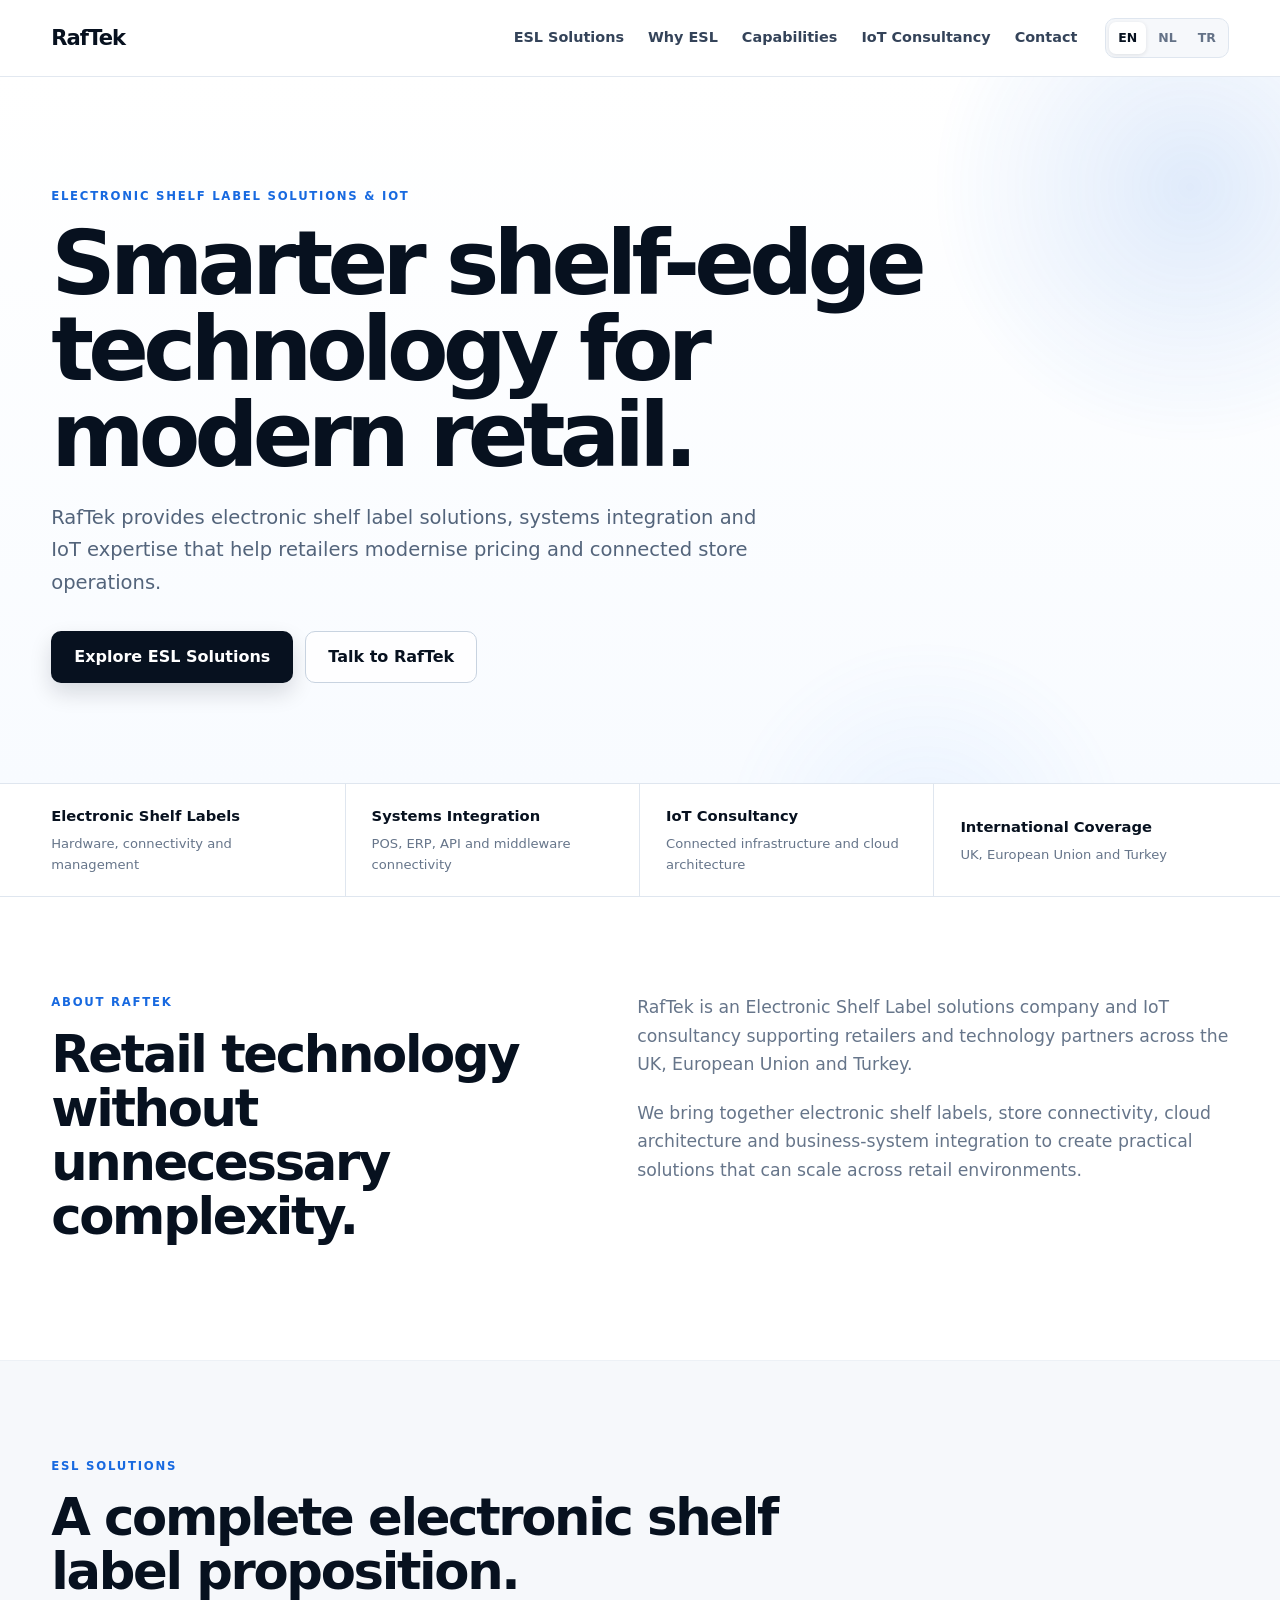
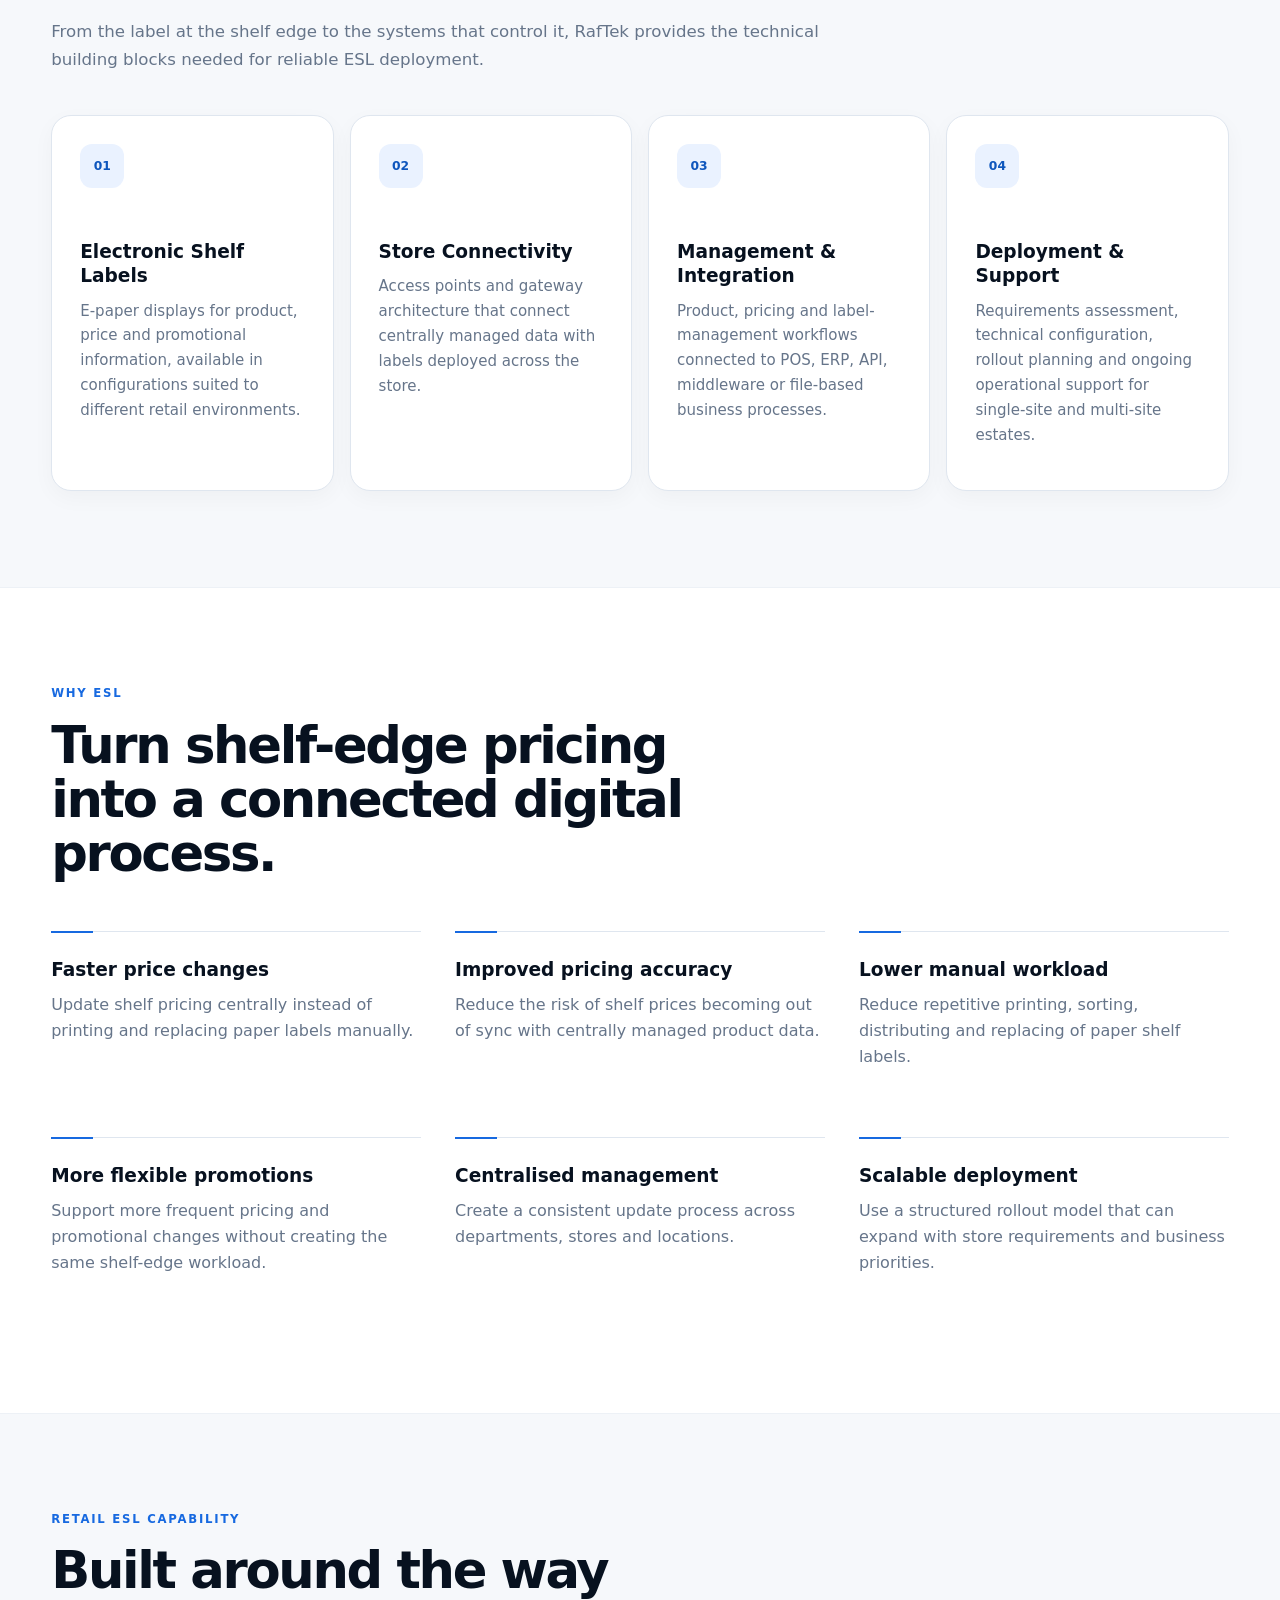
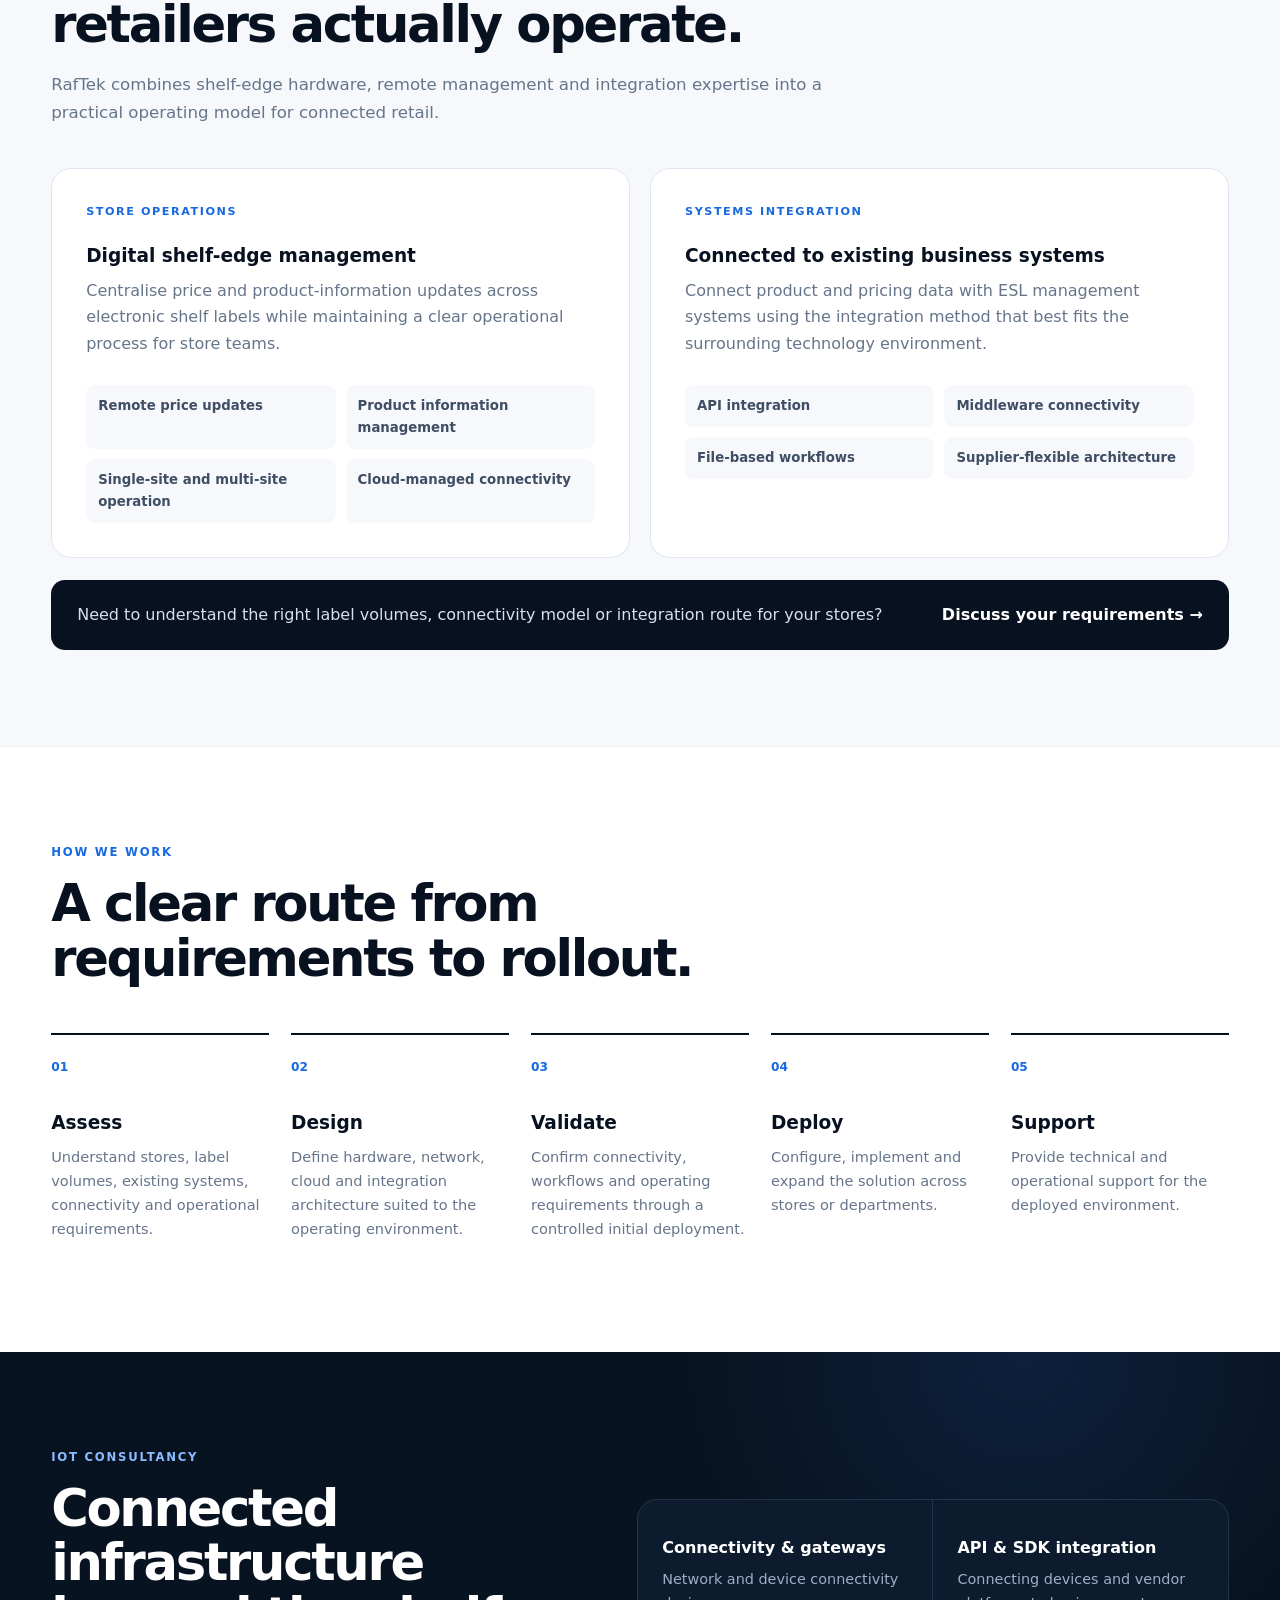
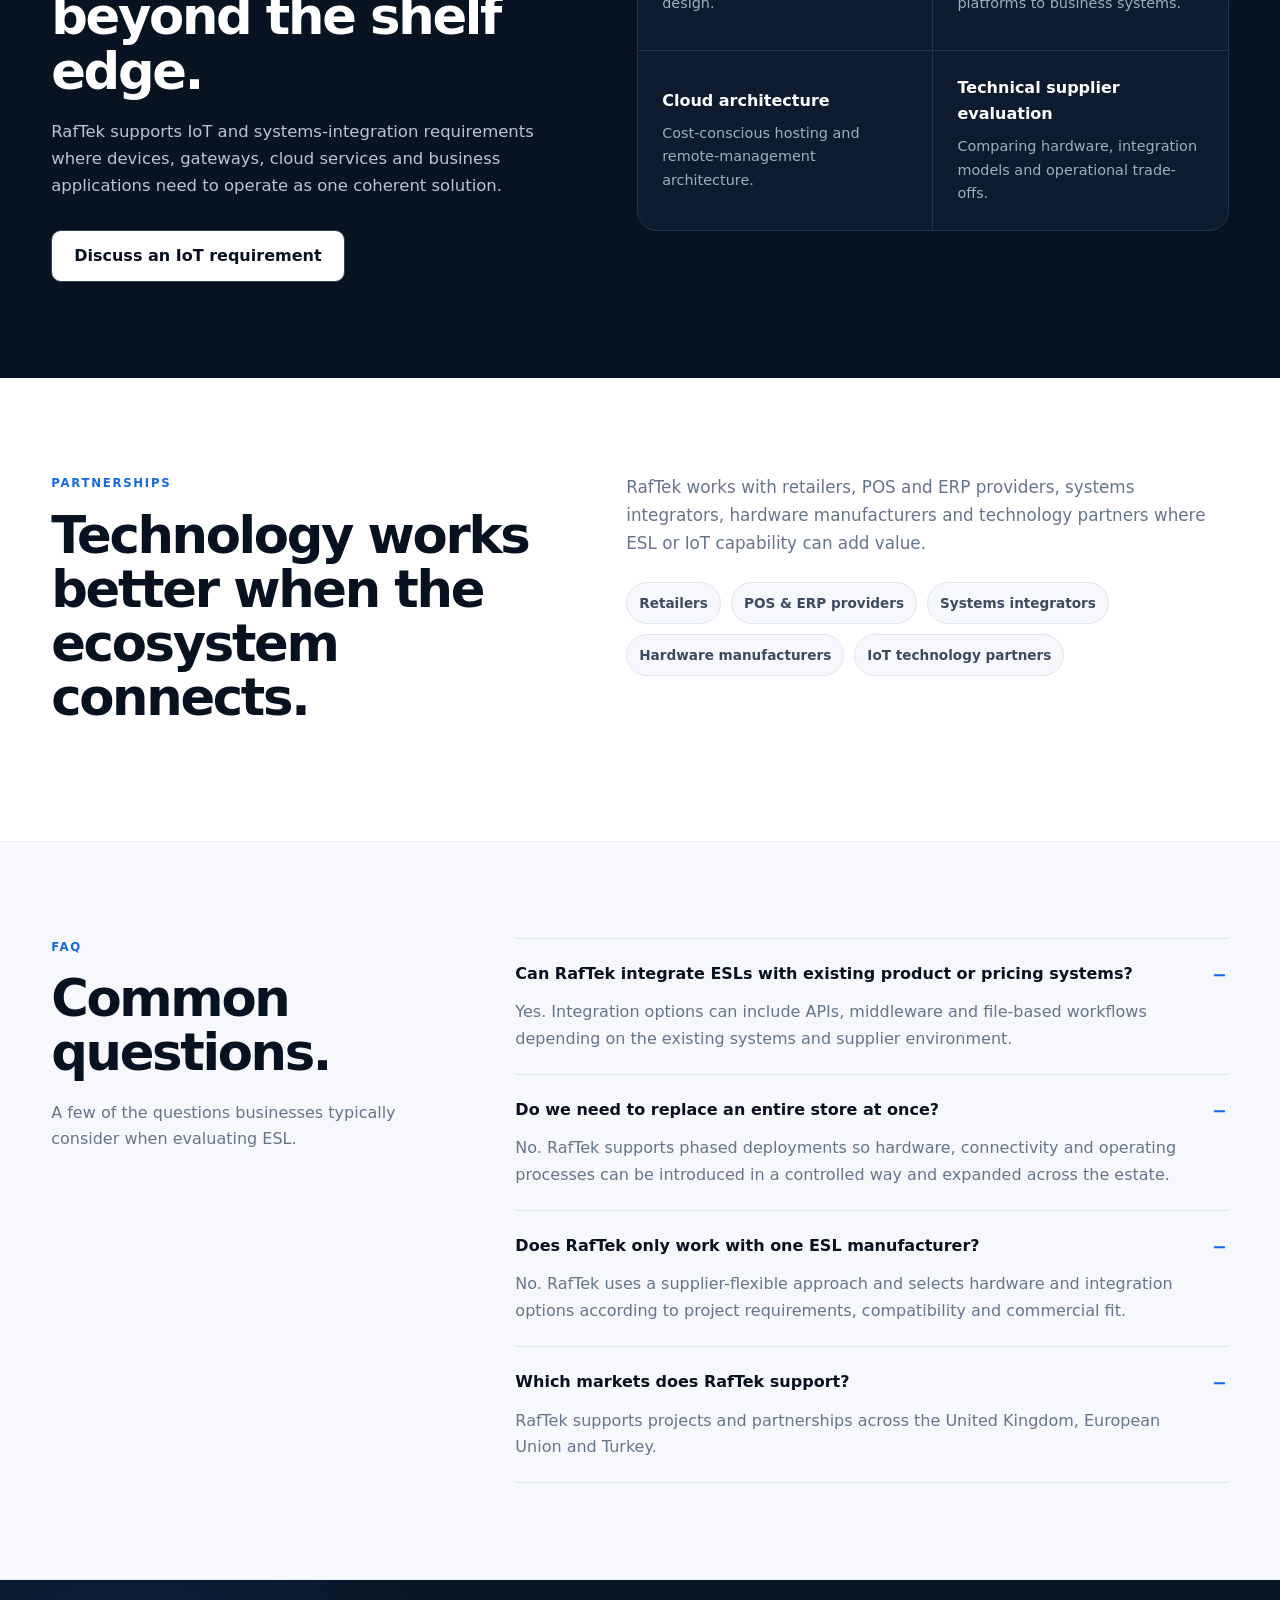
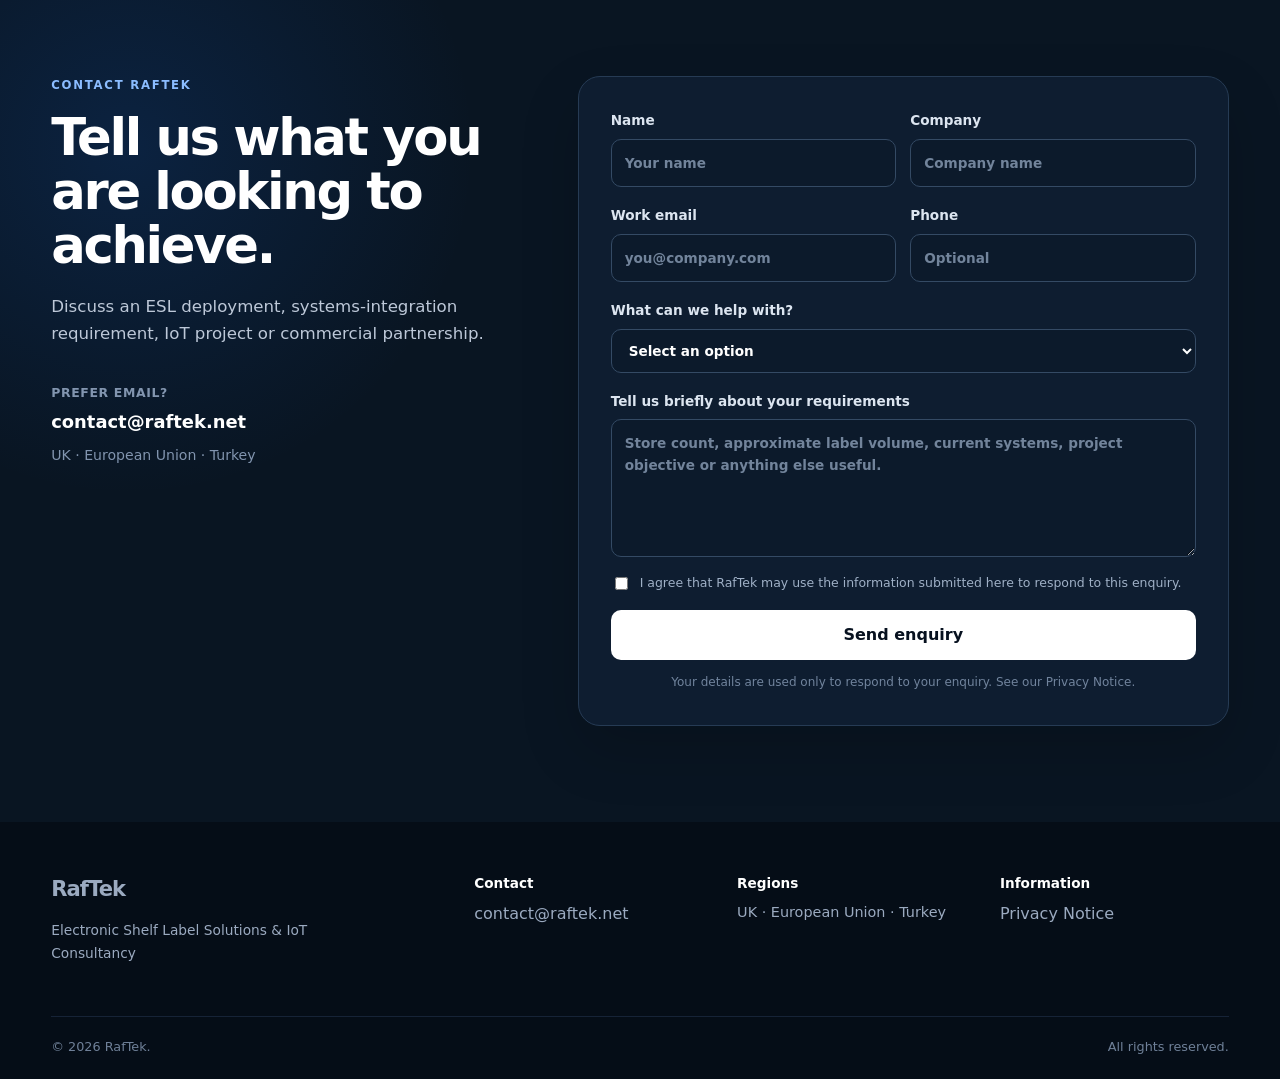
==== index.html @ 4992e251 "Enhance SEO with updated title and meta tags Updated the title and meta description for better SEO a" ====
<!DOCTYPE html>
<html lang="en">
<head>
  <meta charset="UTF-8" />
  <meta name="viewport" content="width=device-width, initial-scale=1.0" />

  <title>RafTek | Electronic Shelf Label Solutions & IoT Consultancy</title>
  <meta name="description" content="RafTek provides Electronic Shelf Label solutions, IoT consultancy and systems integration for retailers and technology partners across the UK, EU and Turkey." />
  <meta name="theme-color" content="#07111f" />

  <link rel="canonical" href="https://raftek.net/" />
  <link rel="stylesheet" href="style.css" />

  <meta property="og:type" content="website" />
  <meta property="og:title" content="RafTek | Electronic Shelf Label Solutions & IoT Consultancy" />
  <meta property="og:description" content="ESL solutions, IoT consultancy and systems integration across the UK, EU and Turkey." />
  <meta property="og:url" content="https://raftek.net/" />

  <script type="application/ld+json">
  {
    "@context": "https://schema.org",
    "@type": "Organization",
    "name": "RafTek",
    "url": "https://raftek.net",
    "email": "contact@raftek.net",
    "description": "Electronic Shelf Label solutions, IoT consultancy and systems integration.",
    "areaServed": [
      {"@type": "Country", "name": "United Kingdom"},
      {"@type": "AdministrativeArea", "name": "European Union"},
      {"@type": "Country", "name": "Turkey"}
    ]
  }
  </script>
</head>

<body>
  <a class="skip-link" href="#main-content">Skip to content</a>

  <header class="site-header">
    <div class="container nav">
      <a class="brand" href="#top" aria-label="RafTek home">RafTek</a>

      <!--
        TO USE A LOGO IMAGE INSTEAD:
        1. Put your logo file in this folder, for example: assets/logo.png
        2. Replace the RafTek link above with:
           <a class="brand brand-logo" href="#top" aria-label="RafTek home">
             <img src="assets/logo.png" alt="RafTek">
           </a>
      -->

      <nav class="nav-links" aria-label="Primary navigation">
        <a href="#solutions" data-i18n="nav.solutions">ESL Solutions</a>
        <a href="#why-esl" data-i18n="nav.benefits">Why ESL</a>
        <a href="#capabilities" data-i18n="nav.capabilities">Capabilities</a>
        <a href="#consultancy" data-i18n="nav.consultancy">IoT Consultancy</a>
        <a href="#contact" data-i18n="nav.contact">Contact</a>
      </nav>

      <div class="language-switcher" aria-label="Language">
        <button type="button" class="lang-button active" data-lang="en" aria-pressed="true">EN</button>
        <button type="button" class="lang-button" data-lang="nl" aria-pressed="false">NL</button>
        <button type="button" class="lang-button" data-lang="tr" aria-pressed="false">TR</button>
      </div>
    </div>
  </header>

  <main id="main-content">

    <section class="hero" id="top">
      <div class="container hero-content">
        <p class="eyebrow" data-i18n="hero.eyebrow">Electronic Shelf Label Solutions & IoT</p>
        <h1 data-i18n="hero.title">Smarter shelf-edge technology for modern retail.</h1>
        <p class="hero-text" data-i18n="hero.body">
          RafTek provides electronic shelf label solutions, systems integration and IoT expertise that help retailers modernise pricing and connected store operations.
        </p>

        <div class="hero-actions">
          <a class="button primary" href="#solutions" data-i18n="hero.ctaPrimary">Explore ESL Solutions</a>
          <a class="button secondary" href="#contact" data-i18n="hero.ctaSecondary">Talk to RafTek</a>
        </div>
      </div>
      <div class="hero-glow glow-one" aria-hidden="true"></div>
      <div class="hero-glow glow-two" aria-hidden="true"></div>
    </section>

    <section class="proof-bar" aria-label="RafTek focus">
      <div class="container proof-grid">
        <div>
          <strong data-i18n="proof.eslTitle">Electronic Shelf Labels</strong>
          <span data-i18n="proof.eslBody">Hardware, connectivity and management</span>
        </div>
        <div>
          <strong data-i18n="proof.integrationTitle">Systems Integration</strong>
          <span data-i18n="proof.integrationBody">POS, ERP, API and middleware connectivity</span>
        </div>
        <div>
          <strong data-i18n="proof.iotTitle">IoT Consultancy</strong>
          <span data-i18n="proof.iotBody">Connected infrastructure and cloud architecture</span>
        </div>
        <div>
          <strong data-i18n="proof.regionsTitle">International Coverage</strong>
          <span data-i18n="proof.regionsBody">UK, European Union and Turkey</span>
        </div>
      </div>
    </section>

    <section class="section" id="about">
      <div class="container split intro-layout">
        <div>
          <p class="eyebrow" data-i18n="about.eyebrow">About RafTek</p>
          <h2 data-i18n="about.title">Retail technology without unnecessary complexity.</h2>
        </div>
        <div class="body-copy">
          <p data-i18n="about.p1">
            RafTek is an Electronic Shelf Label solutions company and IoT consultancy supporting retailers and technology partners across the UK, European Union and Turkey.
          </p>
          <p data-i18n="about.p2">
            We bring together electronic shelf labels, store connectivity, cloud architecture and business-system integration to create practical solutions that can scale across retail environments.
          </p>
        </div>
      </div>
    </section>

    <section class="section surface" id="solutions">
      <div class="container">
        <div class="section-heading">
          <p class="eyebrow" data-i18n="solutions.eyebrow">ESL Solutions</p>
          <h2 data-i18n="solutions.title">A complete electronic shelf label proposition.</h2>
          <p data-i18n="solutions.body">
            From the label at the shelf edge to the systems that control it, RafTek provides the technical building blocks needed for reliable ESL deployment.
          </p>
        </div>

        <div class="solution-grid">
          <article class="solution-card">
            <div class="solution-icon" aria-hidden="true">01</div>
            <h3 data-i18n="solutions.labelsTitle">Electronic Shelf Labels</h3>
            <p data-i18n="solutions.labelsBody">
              E-paper displays for product, price and promotional information, available in configurations suited to different retail environments.
            </p>
          </article>

          <article class="solution-card">
            <div class="solution-icon" aria-hidden="true">02</div>
            <h3 data-i18n="solutions.connectTitle">Store Connectivity</h3>
            <p data-i18n="solutions.connectBody">
              Access points and gateway architecture that connect centrally managed data with labels deployed across the store.
            </p>
          </article>

          <article class="solution-card">
            <div class="solution-icon" aria-hidden="true">03</div>
            <h3 data-i18n="solutions.manageTitle">Management & Integration</h3>
            <p data-i18n="solutions.manageBody">
              Product, pricing and label-management workflows connected to POS, ERP, API, middleware or file-based business processes.
            </p>
          </article>

          <article class="solution-card">
            <div class="solution-icon" aria-hidden="true">04</div>
            <h3 data-i18n="solutions.deployTitle">Deployment & Support</h3>
            <p data-i18n="solutions.deployBody">
              Requirements assessment, technical configuration, rollout planning and ongoing operational support for single-site and multi-site estates.
            </p>
          </article>
        </div>
      </div>
    </section>

    <section class="section" id="why-esl">
      <div class="container">
        <div class="section-heading compact">
          <p class="eyebrow" data-i18n="benefits.eyebrow">Why ESL</p>
          <h2 data-i18n="benefits.title">Turn shelf-edge pricing into a connected digital process.</h2>
        </div>

        <div class="benefit-grid">
          <article class="benefit">
            <span class="benefit-line"></span>
            <h3 data-i18n="benefits.speedTitle">Faster price changes</h3>
            <p data-i18n="benefits.speedBody">Update shelf pricing centrally instead of printing and replacing paper labels manually.</p>
          </article>
          <article class="benefit">
            <span class="benefit-line"></span>
            <h3 data-i18n="benefits.accuracyTitle">Improved pricing accuracy</h3>
            <p data-i18n="benefits.accuracyBody">Reduce the risk of shelf prices becoming out of sync with centrally managed product data.</p>
          </article>
          <article class="benefit">
            <span class="benefit-line"></span>
            <h3 data-i18n="benefits.workTitle">Lower manual workload</h3>
            <p data-i18n="benefits.workBody">Reduce repetitive printing, sorting, distributing and replacing of paper shelf labels.</p>
          </article>
          <article class="benefit">
            <span class="benefit-line"></span>
            <h3 data-i18n="benefits.promoTitle">More flexible promotions</h3>
            <p data-i18n="benefits.promoBody">Support more frequent pricing and promotional changes without creating the same shelf-edge workload.</p>
          </article>
          <article class="benefit">
            <span class="benefit-line"></span>
            <h3 data-i18n="benefits.centralTitle">Centralised management</h3>
            <p data-i18n="benefits.centralBody">Create a consistent update process across departments, stores and locations.</p>
          </article>
          <article class="benefit">
            <span class="benefit-line"></span>
            <h3 data-i18n="benefits.scaleTitle">Scalable deployment</h3>
            <p data-i18n="benefits.scaleBody">Use a structured rollout model that can expand with store requirements and business priorities.</p>
          </article>
        </div>
      </div>
    </section>

    <section class="section surface" id="capabilities">
      <div class="container">
        <div class="section-heading">
          <p class="eyebrow" data-i18n="capabilities.eyebrow">Retail ESL Capability</p>
          <h2 data-i18n="capabilities.title">Built around the way retailers actually operate.</h2>
          <p data-i18n="capabilities.body">
            RafTek combines shelf-edge hardware, remote management and integration expertise into a practical operating model for connected retail.
          </p>
        </div>

        <div class="capability-layout">
          <article class="capability-feature">
            <p class="mini-label" data-i18n="capabilities.storeLabel">STORE OPERATIONS</p>
            <h3 data-i18n="capabilities.storeTitle">Digital shelf-edge management</h3>
            <p data-i18n="capabilities.storeBody">
              Centralise price and product-information updates across electronic shelf labels while maintaining a clear operational process for store teams.
            </p>

            <div class="feature-points">
              <span data-i18n="capabilities.store1">Remote price updates</span>
              <span data-i18n="capabilities.store2">Product information management</span>
              <span data-i18n="capabilities.store3">Single-site and multi-site operation</span>
              <span data-i18n="capabilities.store4">Cloud-managed connectivity</span>
            </div>
          </article>

          <article class="capability-feature">
            <p class="mini-label" data-i18n="capabilities.systemLabel">SYSTEMS INTEGRATION</p>
            <h3 data-i18n="capabilities.systemTitle">Connected to existing business systems</h3>
            <p data-i18n="capabilities.systemBody">
              Connect product and pricing data with ESL management systems using the integration method that best fits the surrounding technology environment.
            </p>

            <div class="feature-points">
              <span data-i18n="capabilities.system1">API integration</span>
              <span data-i18n="capabilities.system2">Middleware connectivity</span>
              <span data-i18n="capabilities.system3">File-based workflows</span>
              <span data-i18n="capabilities.system4">Supplier-flexible architecture</span>
            </div>
          </article>
        </div>

        <div class="capability-note">
          <p data-i18n="capabilities.note">
            Need to understand the right label volumes, connectivity model or integration route for your stores?
          </p>
          <a href="#contact" class="text-link" data-i18n="capabilities.cta">Discuss your requirements →</a>
        </div>
      </div>
    </section>

    <section class="section" id="process">
      <div class="container">
        <div class="section-heading compact">
          <p class="eyebrow" data-i18n="process.eyebrow">How We Work</p>
          <h2 data-i18n="process.title">A clear route from requirements to rollout.</h2>
        </div>

        <div class="process-grid">
          <article>
            <span>01</span>
            <h3 data-i18n="process.assessTitle">Assess</h3>
            <p data-i18n="process.assessBody">Understand stores, label volumes, existing systems, connectivity and operational requirements.</p>
          </article>
          <article>
            <span>02</span>
            <h3 data-i18n="process.designTitle">Design</h3>
            <p data-i18n="process.designBody">Define hardware, network, cloud and integration architecture suited to the operating environment.</p>
          </article>
          <article>
            <span>03</span>
            <h3 data-i18n="process.validateTitle">Validate</h3>
            <p data-i18n="process.validateBody">Confirm connectivity, workflows and operating requirements through a controlled initial deployment.</p>
          </article>
          <article>
            <span>04</span>
            <h3 data-i18n="process.deployTitle">Deploy</h3>
            <p data-i18n="process.deployBody">Configure, implement and expand the solution across stores or departments.</p>
          </article>
          <article>
            <span>05</span>
            <h3 data-i18n="process.supportTitle">Support</h3>
            <p data-i18n="process.supportBody">Provide technical and operational support for the deployed environment.</p>
          </article>
        </div>
      </div>
    </section>

    <section class="section dark-section" id="consultancy">
      <div class="container split dark-layout">
        <div>
          <p class="eyebrow light-blue" data-i18n="consultancy.eyebrow">IoT Consultancy</p>
          <h2 data-i18n="consultancy.title">Connected infrastructure beyond the shelf edge.</h2>
          <p class="dark-copy" data-i18n="consultancy.body">
            RafTek supports IoT and systems-integration requirements where devices, gateways, cloud services and business applications need to operate as one coherent solution.
          </p>
          <a href="#contact" class="button dark-button" data-i18n="consultancy.cta">Discuss an IoT requirement</a>
        </div>

        <div class="consultancy-grid">
          <div>
            <strong data-i18n="consultancy.item1Title">Connectivity & gateways</strong>
            <span data-i18n="consultancy.item1Body">Network and device connectivity design.</span>
          </div>
          <div>
            <strong data-i18n="consultancy.item2Title">API & SDK integration</strong>
            <span data-i18n="consultancy.item2Body">Connecting devices and vendor platforms to business systems.</span>
          </div>
          <div>
            <strong data-i18n="consultancy.item3Title">Cloud architecture</strong>
            <span data-i18n="consultancy.item3Body">Cost-conscious hosting and remote-management architecture.</span>
          </div>
          <div>
            <strong data-i18n="consultancy.item4Title">Technical supplier evaluation</strong>
            <span data-i18n="consultancy.item4Body">Comparing hardware, integration models and operational trade-offs.</span>
          </div>
        </div>
      </div>
    </section>

    <section class="section" id="opportunities">
      <div class="container partnership-layout">
        <div>
          <p class="eyebrow" data-i18n="partners.eyebrow">Partnerships</p>
          <h2 data-i18n="partners.title">Technology works better when the ecosystem connects.</h2>
        </div>
        <div>
          <p class="partner-copy" data-i18n="partners.body">
            RafTek works with retailers, POS and ERP providers, systems integrators, hardware manufacturers and technology partners where ESL or IoT capability can add value.
          </p>

          <div class="partner-tags">
            <span data-i18n="partners.retail">Retailers</span>
            <span data-i18n="partners.pos">POS & ERP providers</span>
            <span data-i18n="partners.integrators">Systems integrators</span>
            <span data-i18n="partners.hardware">Hardware manufacturers</span>
            <span data-i18n="partners.iot">IoT technology partners</span>
          </div>
        </div>
      </div>
    </section>

    <section class="section surface" id="faq">
      <div class="container faq-layout">
        <div>
          <p class="eyebrow" data-i18n="faq.eyebrow">FAQ</p>
          <h2 data-i18n="faq.title">Common questions.</h2>
          <p class="muted" data-i18n="faq.intro">A few of the questions businesses typically consider when evaluating ESL.</p>
        </div>

        <div class="faq-list">
          <details open>
            <summary data-i18n="faq.q1">Can RafTek integrate ESLs with existing product or pricing systems?</summary>
            <p data-i18n="faq.a1">Yes. Integration options can include APIs, middleware and file-based workflows depending on the existing systems and supplier environment.</p>
          </details>

          <details open>
            <summary data-i18n="faq.q2">Do we need to replace an entire store at once?</summary>
            <p data-i18n="faq.a2">No. RafTek supports phased deployments so hardware, connectivity and operating processes can be introduced in a controlled way and expanded across the estate.</p>
          </details>

          <details open>
            <summary data-i18n="faq.q3">Does RafTek only work with one ESL manufacturer?</summary>
            <p data-i18n="faq.a3">No. RafTek uses a supplier-flexible approach and selects hardware and integration options according to project requirements, compatibility and commercial fit.</p>
          </details>

          <details open>
            <summary data-i18n="faq.q4">Which markets does RafTek support?</summary>
            <p data-i18n="faq.a4">RafTek supports projects and partnerships across the United Kingdom, European Union and Turkey.</p>
          </details>
        </div>
      </div>
    </section>

    <section class="section contact-section" id="contact">
      <div class="container contact-layout">
        <div class="contact-copy">
          <p class="eyebrow light-blue" data-i18n="contact.eyebrow">Contact RafTek</p>
          <h2 data-i18n="contact.title">Tell us what you are looking to achieve.</h2>
          <p data-i18n="contact.body">
            Discuss an ESL deployment, systems-integration requirement, IoT project or commercial partnership.
          </p>

          <div class="contact-direct">
            <span data-i18n="contact.directLabel">Prefer email?</span>
            <a href="mailto:contact@raftek.net">contact@raftek.net</a>
            <span data-i18n="contact.regions">UK · European Union · Turkey</span>
          </div>
        </div>

        <form class="contact-form" action="https://formsubmit.co/contact@raftek.net" method="POST">
          <input type="hidden" name="_subject" value="New RafTek website enquiry">
          <input type="hidden" name="_next" value="https://raftek.net/thanks.html">
          <input type="hidden" name="_template" value="table">
          <input type="text" name="_honey" class="honeypot" tabindex="-1" autocomplete="off">

          <div class="form-row two">
            <label>
              <span data-i18n="form.name">Name</span>
              <input type="text" name="Name" required autocomplete="name" data-i18n-placeholder="form.namePlaceholder" placeholder="Your name">
            </label>

            <label>
              <span data-i18n="form.company">Company</span>
              <input type="text" name="Company" autocomplete="organization" data-i18n-placeholder="form.companyPlaceholder" placeholder="Company name">
            </label>
          </div>

          <div class="form-row two">
            <label>
              <span data-i18n="form.email">Work email</span>
              <input type="email" name="email" required autocomplete="email" data-i18n-placeholder="form.emailPlaceholder" placeholder="you@company.com">
            </label>

            <label>
              <span data-i18n="form.phone">Phone</span>
              <input type="tel" name="Phone" autocomplete="tel" data-i18n-placeholder="form.phonePlaceholder" placeholder="Optional">
            </label>
          </div>

          <label>
            <span data-i18n="form.interest">What can we help with?</span>
            <select name="Interest" required>
              <option value="" selected disabled data-i18n="form.select">Select an option</option>
              <option value="Electronic Shelf Labels" data-i18n="form.optionEsl">Electronic Shelf Labels</option>
              <option value="Systems Integration" data-i18n="form.optionIntegration">Systems Integration</option>
              <option value="IoT Consultancy" data-i18n="form.optionIot">IoT Consultancy</option>
              <option value="Partnership" data-i18n="form.optionPartnership">Commercial / Technology Partnership</option>
              <option value="Other" data-i18n="form.optionOther">Other</option>
            </select>
          </label>

          <label>
            <span data-i18n="form.message">Tell us briefly about your requirements</span>
            <textarea name="Message" rows="5" required data-i18n-placeholder="form.messagePlaceholder" placeholder="Store count, approximate label volume, current systems, project objective or anything else useful."></textarea>
          </label>

          <label class="consent">
            <input type="checkbox" required name="Privacy acknowledgement" value="Accepted">
            <span data-i18n="form.consent">I agree that RafTek may use the information submitted here to respond to this enquiry.</span>
          </label>

          <button class="button form-button" type="submit" data-i18n="form.submit">Send enquiry</button>
          <p class="form-note" data-i18n="form.note">Your details are used only to respond to your enquiry. See our Privacy Notice.</p>
        </form>
      </div>
    </section>

  </main>

  <footer>
    <div class="container footer-grid">
      <div class="footer-brand-area">
        <a class="brand footer-brand" href="#top">RafTek</a>
        <p data-i18n="footer.tagline">Electronic Shelf Label Solutions & IoT Consultancy</p>
      </div>

      <div>
        <strong data-i18n="footer.contact">Contact</strong>
        <a href="mailto:contact@raftek.net">contact@raftek.net</a>
      </div>

      <div>
        <strong data-i18n="footer.regionsLabel">Regions</strong>
        <span data-i18n="footer.regions">UK · European Union · Turkey</span>
      </div>

      <div>
        <strong data-i18n="footer.info">Information</strong>
        <a href="privacy.html" data-i18n="footer.privacy">Privacy Notice</a>
      </div>
    </div>

    <div class="container footer-bottom">
      <span>© <span id="year">2026</span> RafTek.</span>
      <span data-i18n="footer.rights">All rights reserved.</span>
    </div>
  </footer>

  <script src="script.js"></script>
</body>
</html>
---- style.css ----
* {
  box-sizing: border-box;
}

:root {
  --ink: #07111f;
  --ink-soft: #132033;
  --text: #223149;
  --muted: #66758a;
  --line: #dfe6ef;
  --surface: #f6f8fb;
  --surface-2: #eef3f8;
  --blue: #1769e0;
  --blue-dark: #0e56bd;
  --blue-soft: #eaf2ff;
  --white: #ffffff;
  --dark: #081321;
  --dark-panel: #0d1b2e;
  --radius: 20px;
  --radius-small: 12px;
  --shadow: 0 18px 50px rgba(8, 28, 58, 0.08);
}

html {
  scroll-behavior: smooth;
}

body {
  margin: 0;
  color: var(--text);
  background: var(--white);
  font-family: Inter, ui-sans-serif, system-ui, -apple-system, BlinkMacSystemFont, "Segoe UI", sans-serif;
  line-height: 1.65;
  -webkit-font-smoothing: antialiased;
}

a {
  color: inherit;
}

button,
input,
select,
textarea {
  font: inherit;
}

button,
a {
  -webkit-tap-highlight-color: transparent;
}

.container {
  width: min(1180px, 92%);
  margin: 0 auto;
}

.skip-link {
  position: absolute;
  left: -9999px;
  top: 0;
  z-index: 999;
  padding: 10px 14px;
  background: var(--ink);
  color: var(--white);
}

.skip-link:focus {
  left: 12px;
  top: 12px;
}

/* HEADER */

.site-header {
  position: sticky;
  top: 0;
  z-index: 50;
  border-bottom: 1px solid rgba(223, 230, 239, .9);
  background: rgba(255,255,255,.94);
  backdrop-filter: blur(14px);
}

.nav {
  min-height: 76px;
  display: flex;
  align-items: center;
  gap: 28px;
}

.brand {
  color: var(--ink);
  font-size: 1.32rem;
  font-weight: 860;
  letter-spacing: -.045em;
  text-decoration: none;
  white-space: nowrap;
}

.brand-logo img {
  display: block;
  max-width: 150px;
  max-height: 42px;
  object-fit: contain;
}

.nav-links {
  display: flex;
  align-items: center;
  gap: 24px;
  margin-left: auto;
}

.nav-links a {
  color: #344359;
  font-size: .9rem;
  font-weight: 680;
  text-decoration: none;
  transition: color .15s ease;
}

.nav-links a:hover {
  color: var(--blue);
}

.language-switcher {
  display: inline-flex;
  gap: 3px;
  padding: 3px;
  border: 1px solid var(--line);
  border-radius: 10px;
  background: var(--surface);
}

.lang-button {
  border: 0;
  padding: 6px 9px;
  border-radius: 7px;
  background: transparent;
  color: #647287;
  font-size: .78rem;
  font-weight: 820;
  cursor: pointer;
}

.lang-button.active {
  background: var(--white);
  color: var(--ink);
  box-shadow: 0 1px 4px rgba(8,17,31,.1);
}

/* TYPE */

.eyebrow {
  margin: 0 0 14px;
  color: var(--blue);
  font-size: .73rem;
  font-weight: 850;
  letter-spacing: .15em;
  text-transform: uppercase;
}

.light-blue {
  color: #8bbcff;
}

h1,
h2,
h3 {
  margin-top: 0;
  color: var(--ink);
}

h1 {
  max-width: 900px;
  margin-bottom: 24px;
  font-size: clamp(3.1rem, 7vw, 6.2rem);
  line-height: .96;
  letter-spacing: -.065em;
}

h2 {
  margin-bottom: 20px;
  font-size: clamp(2rem, 4vw, 3.55rem);
  line-height: 1.06;
  letter-spacing: -.045em;
}

h3 {
  margin-bottom: 10px;
  font-size: 1.16rem;
  line-height: 1.3;
}

p {
  margin-top: 0;
}

.muted {
  color: var(--muted);
}

.text-link {
  color: var(--blue-dark);
  font-weight: 800;
  text-decoration: none;
}

.text-link:hover {
  text-decoration: underline;
}

/* HERO */

.hero {
  position: relative;
  overflow: hidden;
  min-height: 670px;
  display: flex;
  align-items: center;
  padding: 110px 0 100px;
  background:
    linear-gradient(180deg, #ffffff 0%, #f8fbff 100%);
}

.hero-content {
  position: relative;
  z-index: 2;
}

.hero-text {
  max-width: 720px;
  margin-bottom: 0;
  color: #53647b;
  font-size: 1.22rem;
}

.hero-actions {
  display: flex;
  flex-wrap: wrap;
  gap: 12px;
  margin-top: 32px;
}

.button {
  min-height: 50px;
  display: inline-flex;
  align-items: center;
  justify-content: center;
  padding: 12px 22px;
  border: 1px solid transparent;
  border-radius: 10px;
  font-weight: 800;
  text-decoration: none;
  cursor: pointer;
  transition: transform .15s ease, box-shadow .15s ease, background .15s ease, border-color .15s ease;
}

.button:hover {
  transform: translateY(-1px);
}

.primary {
  background: var(--ink);
  color: var(--white);
  box-shadow: 0 10px 22px rgba(7,17,31,.14);
}

.primary:hover {
  background: var(--blue-dark);
}

.secondary {
  border-color: #c8d3e0;
  background: rgba(255,255,255,.85);
  color: var(--ink);
}

.secondary:hover {
  border-color: var(--blue);
  box-shadow: 0 8px 20px rgba(23,105,224,.08);
}

.hero-glow {
  position: absolute;
  border-radius: 50%;
  filter: blur(2px);
  pointer-events: none;
}

.glow-one {
  width: 520px;
  height: 520px;
  right: -170px;
  top: -150px;
  background: radial-gradient(circle, rgba(23,105,224,.13), rgba(23,105,224,0) 70%);
}

.glow-two {
  width: 400px;
  height: 400px;
  right: 12%;
  bottom: -260px;
  background: radial-gradient(circle, rgba(78,153,255,.08), rgba(78,153,255,0) 72%);
}

/* PROOF BAR */

.proof-bar {
  border-top: 1px solid var(--line);
  border-bottom: 1px solid var(--line);
  background: var(--white);
}

.proof-grid {
  display: grid;
  grid-template-columns: repeat(4, 1fr);
}

.proof-grid > div {
  min-height: 112px;
  display: flex;
  flex-direction: column;
  justify-content: center;
  gap: 4px;
  padding: 18px 26px;
  border-right: 1px solid var(--line);
}

.proof-grid > div:first-child {
  padding-left: 0;
}

.proof-grid > div:last-child {
  border-right: 0;
}

.proof-grid strong {
  color: var(--ink);
  font-size: .92rem;
}

.proof-grid span {
  color: var(--muted);
  font-size: .82rem;
}

/* COMMON */

.section {
  padding: 96px 0;
}

.surface {
  border-top: 1px solid #edf1f6;
  border-bottom: 1px solid #edf1f6;
  background: var(--surface);
}

.split {
  display: grid;
  grid-template-columns: .92fr 1.08fr;
  gap: 82px;
}

.intro-layout {
  align-items: start;
}

.body-copy {
  color: var(--muted);
  font-size: 1.08rem;
}

.body-copy p + p {
  margin-top: 20px;
}

.section-heading {
  max-width: 790px;
  margin-bottom: 42px;
}

.section-heading.compact {
  max-width: 720px;
}

.section-heading > p:last-child {
  color: var(--muted);
  font-size: 1.04rem;
}

/* SOLUTIONS */

.solution-grid {
  display: grid;
  grid-template-columns: repeat(4, 1fr);
  gap: 16px;
}

.solution-card {
  min-height: 310px;
  padding: 28px;
  border: 1px solid var(--line);
  border-radius: var(--radius);
  background: var(--white);
  box-shadow: 0 7px 22px rgba(7,17,31,.035);
  transition: transform .18s ease, box-shadow .18s ease, border-color .18s ease;
}

.solution-card:hover {
  transform: translateY(-4px);
  border-color: #c6d7ed;
  box-shadow: var(--shadow);
}

.solution-icon {
  width: 44px;
  height: 44px;
  display: grid;
  place-items: center;
  margin-bottom: 52px;
  border-radius: 12px;
  background: var(--blue-soft);
  color: var(--blue-dark);
  font-size: .77rem;
  font-weight: 900;
}

.solution-card p {
  color: var(--muted);
  font-size: .94rem;
}

/* BENEFITS */

.benefit-grid {
  display: grid;
  grid-template-columns: repeat(3, 1fr);
  gap: 26px 34px;
  margin-top: 50px;
}

.benefit {
  position: relative;
  min-height: 180px;
  padding: 26px 0 0;
  border-top: 1px solid var(--line);
}

.benefit-line {
  position: absolute;
  width: 42px;
  height: 2px;
  top: -1px;
  left: 0;
  background: var(--blue);
}

.benefit p {
  color: var(--muted);
}

/* CAPABILITIES */

.capability-layout {
  display: grid;
  grid-template-columns: 1fr 1fr;
  gap: 20px;
}

.capability-feature {
  padding: 34px;
  border: 1px solid var(--line);
  border-radius: var(--radius);
  background: var(--white);
}

.mini-label {
  margin-bottom: 22px;
  color: var(--blue);
  font-size: .7rem;
  font-weight: 880;
  letter-spacing: .14em;
}

.capability-feature > p:not(.mini-label) {
  color: var(--muted);
}

.feature-points {
  display: grid;
  grid-template-columns: 1fr 1fr;
  gap: 10px;
  margin-top: 28px;
}

.feature-points span {
  padding: 10px 12px;
  border-radius: 9px;
  background: var(--surface);
  color: #3f4e64;
  font-size: .83rem;
  font-weight: 700;
}

.capability-note {
  display: flex;
  align-items: center;
  justify-content: space-between;
  gap: 30px;
  margin-top: 22px;
  padding: 22px 26px;
  border-radius: 14px;
  background: var(--ink);
}

.capability-note p {
  margin: 0;
  color: #d7e0ed;
}

.capability-note .text-link {
  flex: 0 0 auto;
  color: var(--white);
}

/* PROCESS */

.process-grid {
  display: grid;
  grid-template-columns: repeat(5, 1fr);
  gap: 22px;
  margin-top: 48px;
}

.process-grid article {
  padding-top: 18px;
  border-top: 2px solid var(--ink);
}

.process-grid article > span {
  display: inline-block;
  margin-bottom: 34px;
  color: var(--blue);
  font-size: .76rem;
  font-weight: 900;
}

.process-grid p {
  color: var(--muted);
  font-size: .91rem;
}

/* DARK CONSULTANCY */

.dark-section {
  background:
    radial-gradient(circle at 80% 0%, rgba(43,123,241,.13), transparent 28%),
    var(--dark);
  color: var(--white);
}

.dark-section h2,
.dark-section h3 {
  color: var(--white);
}

.dark-layout {
  align-items: center;
}

.dark-copy {
  max-width: 560px;
  color: #b8c5d7;
  font-size: 1.03rem;
}

.dark-button {
  margin-top: 14px;
  border-color: #34445b;
  background: var(--white);
  color: var(--ink);
}

.consultancy-grid {
  display: grid;
  grid-template-columns: 1fr 1fr;
  gap: 1px;
  overflow: hidden;
  border: 1px solid #22334a;
  border-radius: var(--radius);
  background: #22334a;
}

.consultancy-grid > div {
  min-height: 150px;
  display: grid;
  align-content: center;
  gap: 7px;
  padding: 24px;
  background: var(--dark-panel);
}

.consultancy-grid strong {
  color: var(--white);
}

.consultancy-grid span {
  color: #9faec3;
  font-size: .9rem;
}

/* PARTNERS */

.partnership-layout {
  display: grid;
  grid-template-columns: .9fr 1.1fr;
  gap: 82px;
  align-items: start;
}

.partner-copy {
  color: var(--muted);
  font-size: 1.05rem;
}

.partner-tags {
  display: flex;
  flex-wrap: wrap;
  gap: 10px;
  margin-top: 24px;
}

.partner-tags span {
  padding: 9px 12px;
  border: 1px solid var(--line);
  border-radius: 999px;
  background: var(--surface);
  color: #3c4b61;
  font-size: .85rem;
  font-weight: 720;
}

/* FAQ */

.faq-layout {
  display: grid;
  grid-template-columns: .7fr 1.3fr;
  gap: 80px;
  align-items: start;
}

.faq-list {
  border-top: 1px solid var(--line);
}

details {
  padding: 22px 0;
  border-bottom: 1px solid var(--line);
}

summary {
  position: relative;
  padding-right: 34px;
  color: var(--ink);
  font-weight: 800;
  cursor: pointer;
  list-style: none;
}

summary::-webkit-details-marker {
  display: none;
}

summary::after {
  content: "−";
  position: absolute;
  right: 2px;
  top: 0;
  color: var(--blue);
  font-size: 1.1rem;
}

details:not([open]) summary::after {
  content: "+";
}

details p {
  margin: 12px 34px 0 0;
  color: var(--muted);
}

/* CONTACT */

.contact-section {
  background:
    radial-gradient(circle at 10% 20%, rgba(23,105,224,.16), transparent 26%),
    #091522;
  color: var(--white);
}

.contact-section h2 {
  color: var(--white);
}

.contact-layout {
  display: grid;
  grid-template-columns: .82fr 1.18fr;
  gap: 74px;
  align-items: start;
}

.contact-copy > p:not(.eyebrow) {
  max-width: 500px;
  color: #bdc8d8;
  font-size: 1.04rem;
}

.contact-direct {
  display: grid;
  gap: 3px;
  margin-top: 36px;
}

.contact-direct > span:first-child {
  color: #8295af;
  font-size: .78rem;
  font-weight: 780;
  letter-spacing: .05em;
  text-transform: uppercase;
}

.contact-direct a {
  color: var(--white);
  font-size: 1.12rem;
  font-weight: 800;
  text-decoration: none;
}

.contact-direct > span:last-child {
  margin-top: 4px;
  color: #8295af;
  font-size: .88rem;
}

.contact-form {
  display: grid;
  gap: 17px;
  padding: 32px;
  border: 1px solid #263b54;
  border-radius: 22px;
  background: rgba(15,31,50,.9);
  box-shadow: 0 24px 60px rgba(0,0,0,.16);
}

.form-row {
  display: grid;
  gap: 14px;
}

.form-row.two {
  grid-template-columns: 1fr 1fr;
}

.contact-form label:not(.consent) {
  display: grid;
  gap: 7px;
  color: #dce5f0;
  font-size: .85rem;
  font-weight: 720;
}

.contact-form input,
.contact-form select,
.contact-form textarea {
  width: 100%;
  border: 1px solid #344a64;
  border-radius: 10px;
  outline: none;
  background: #0c1a2b;
  color: var(--white);
  padding: 12px 13px;
  transition: border-color .15s ease, box-shadow .15s ease;
}

.contact-form textarea {
  resize: vertical;
  min-height: 130px;
}

.contact-form input::placeholder,
.contact-form textarea::placeholder {
  color: #72849b;
}

.contact-form input:focus,
.contact-form select:focus,
.contact-form textarea:focus {
  border-color: #5b9cf6;
  box-shadow: 0 0 0 3px rgba(73,145,244,.12);
}

.contact-form select option {
  color: var(--ink);
  background: var(--white);
}

.consent {
  display: flex;
  align-items: flex-start;
  gap: 9px;
  color: #9fb0c6;
  font-size: .78rem;
  line-height: 1.45;
}

.consent input {
  width: auto;
  margin-top: 3px;
}

.form-button {
  width: 100%;
  border: 0;
  background: var(--white);
  color: var(--ink);
}

.form-button:hover {
  background: #eaf2ff;
}

.form-note {
  margin: -4px 0 0;
  color: #71849d;
  font-size: .75rem;
  text-align: center;
}

.honeypot {
  display: none !important;
}

/* FOOTER */

footer {
  padding: 50px 0 22px;
  background: #050d17;
  color: #9baac0;
}

.footer-grid {
  display: grid;
  grid-template-columns: 1.7fr 1fr 1fr 1fr;
  gap: 34px;
}

.footer-grid > div {
  display: grid;
  align-content: start;
  gap: 6px;
}

.footer-brand {
  color: var(--white);
}

.footer-brand-area p {
  max-width: 330px;
  margin-top: 6px;
  font-size: .86rem;
}

.footer-grid strong {
  color: var(--white);
  font-size: .85rem;
}

.footer-grid a {
  color: #9baac0;
  text-decoration: none;
}

.footer-grid a:hover {
  color: var(--white);
}

.footer-grid span {
  font-size: .9rem;
}

.footer-bottom {
  display: flex;
  justify-content: space-between;
  gap: 20px;
  margin-top: 38px;
  padding-top: 19px;
  border-top: 1px solid #162337;
  color: #6f8098;
  font-size: .8rem;
}

/* PRIVACY + THANKS */

.simple-page {
  min-height: 72vh;
  padding: 90px 0;
}

.simple-page .content {
  max-width: 820px;
}

.simple-page h1 {
  font-size: clamp(2.7rem, 6vw, 4.7rem);
}

.simple-page h2 {
  margin-top: 42px;
  font-size: 1.5rem;
}

.simple-page p {
  color: var(--muted);
}

.thanks-card {
  max-width: 720px;
  padding: 42px;
  border: 1px solid var(--line);
  border-radius: var(--radius);
  background: var(--surface);
}

/* RESPONSIVE */

@media (max-width: 1050px) {
  .nav {
    flex-wrap: wrap;
    padding: 14px 0;
  }

  .nav-links {
    order: 3;
    width: 100%;
    margin-left: 0;
    overflow-x: auto;
    padding-bottom: 2px;
  }

  .language-switcher {
    margin-left: auto;
  }

  .solution-grid {
    grid-template-columns: 1fr 1fr;
  }

  .proof-grid {
    grid-template-columns: 1fr 1fr;
  }

  .proof-grid > div:nth-child(2) {
    border-right: 0;
  }

  .proof-grid > div:nth-child(-n+2) {
    border-bottom: 1px solid var(--line);
  }

  .proof-grid > div:first-child {
    padding-left: 26px;
  }

  .process-grid {
    grid-template-columns: repeat(3, 1fr);
  }
}

@media (max-width: 800px) {
  .section {
    padding: 72px 0;
  }

  .hero {
    min-height: 590px;
    padding: 82px 0 70px;
  }

  .split,
  .partnership-layout,
  .faq-layout,
  .contact-layout {
    grid-template-columns: 1fr;
    gap: 38px;
  }

  .benefit-grid {
    grid-template-columns: 1fr 1fr;
  }

  .capability-layout {
    grid-template-columns: 1fr;
  }

  .process-grid {
    grid-template-columns: 1fr 1fr;
  }

  .consultancy-grid {
    grid-template-columns: 1fr;
  }

  .footer-grid {
    grid-template-columns: 1fr 1fr;
  }
}

@media (max-width: 580px) {
  .nav {
    gap: 14px;
  }

  .nav-links {
    gap: 18px;
  }

  .nav-links a {
    white-space: nowrap;
  }

  h1 {
    font-size: clamp(3rem, 15vw, 4.6rem);
  }

  .hero-actions {
    flex-direction: column;
  }

  .hero-actions .button {
    width: 100%;
  }

  .proof-grid,
  .solution-grid,
  .benefit-grid,
  .process-grid,
  .footer-grid,
  .form-row.two {
    grid-template-columns: 1fr;
  }

  .proof-grid > div {
    border-right: 0;
    border-bottom: 1px solid var(--line);
    padding-left: 0;
  }

  .proof-grid > div:first-child {
    padding-left: 0;
  }

  .proof-grid > div:last-child {
    border-bottom: 0;
  }

  .feature-points {
    grid-template-columns: 1fr;
  }

  .capability-note {
    align-items: flex-start;
    flex-direction: column;
  }

  .contact-form {
    padding: 23px;
  }

  .footer-bottom {
    flex-direction: column;
  }
}
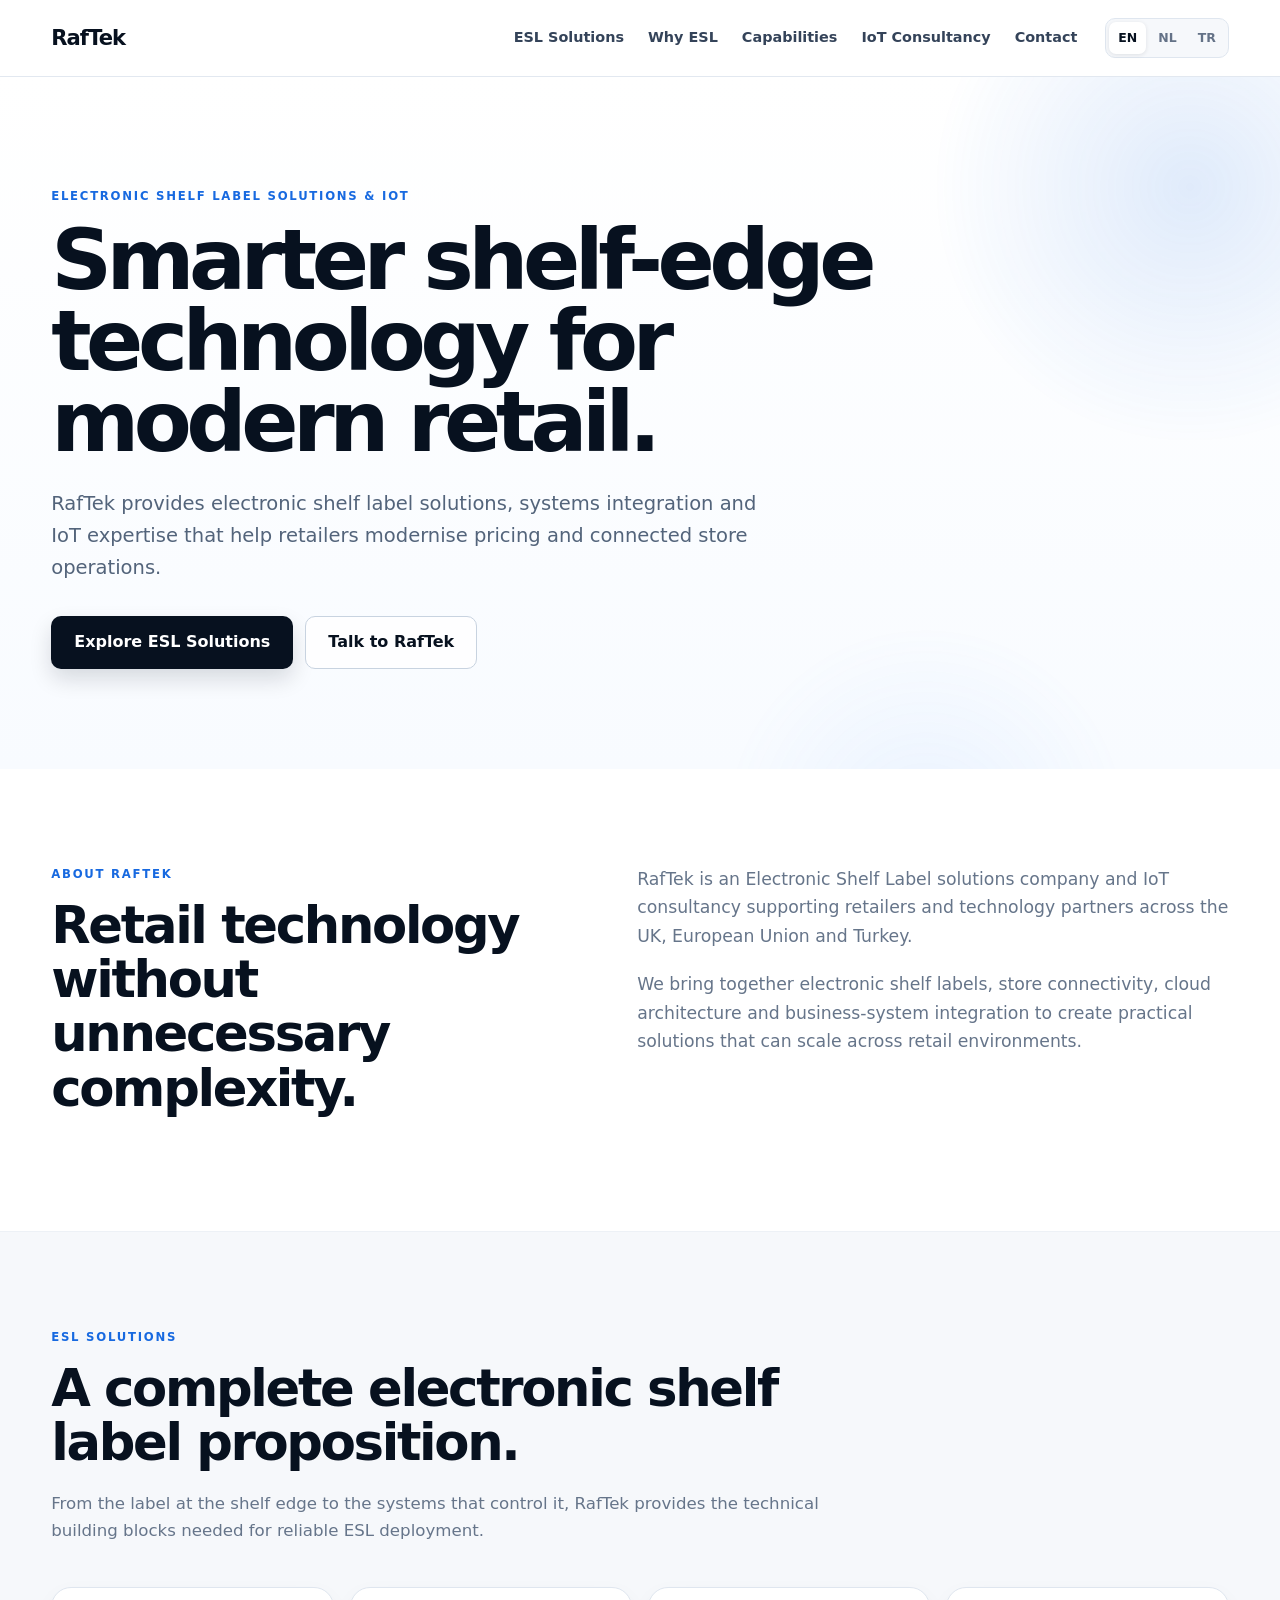
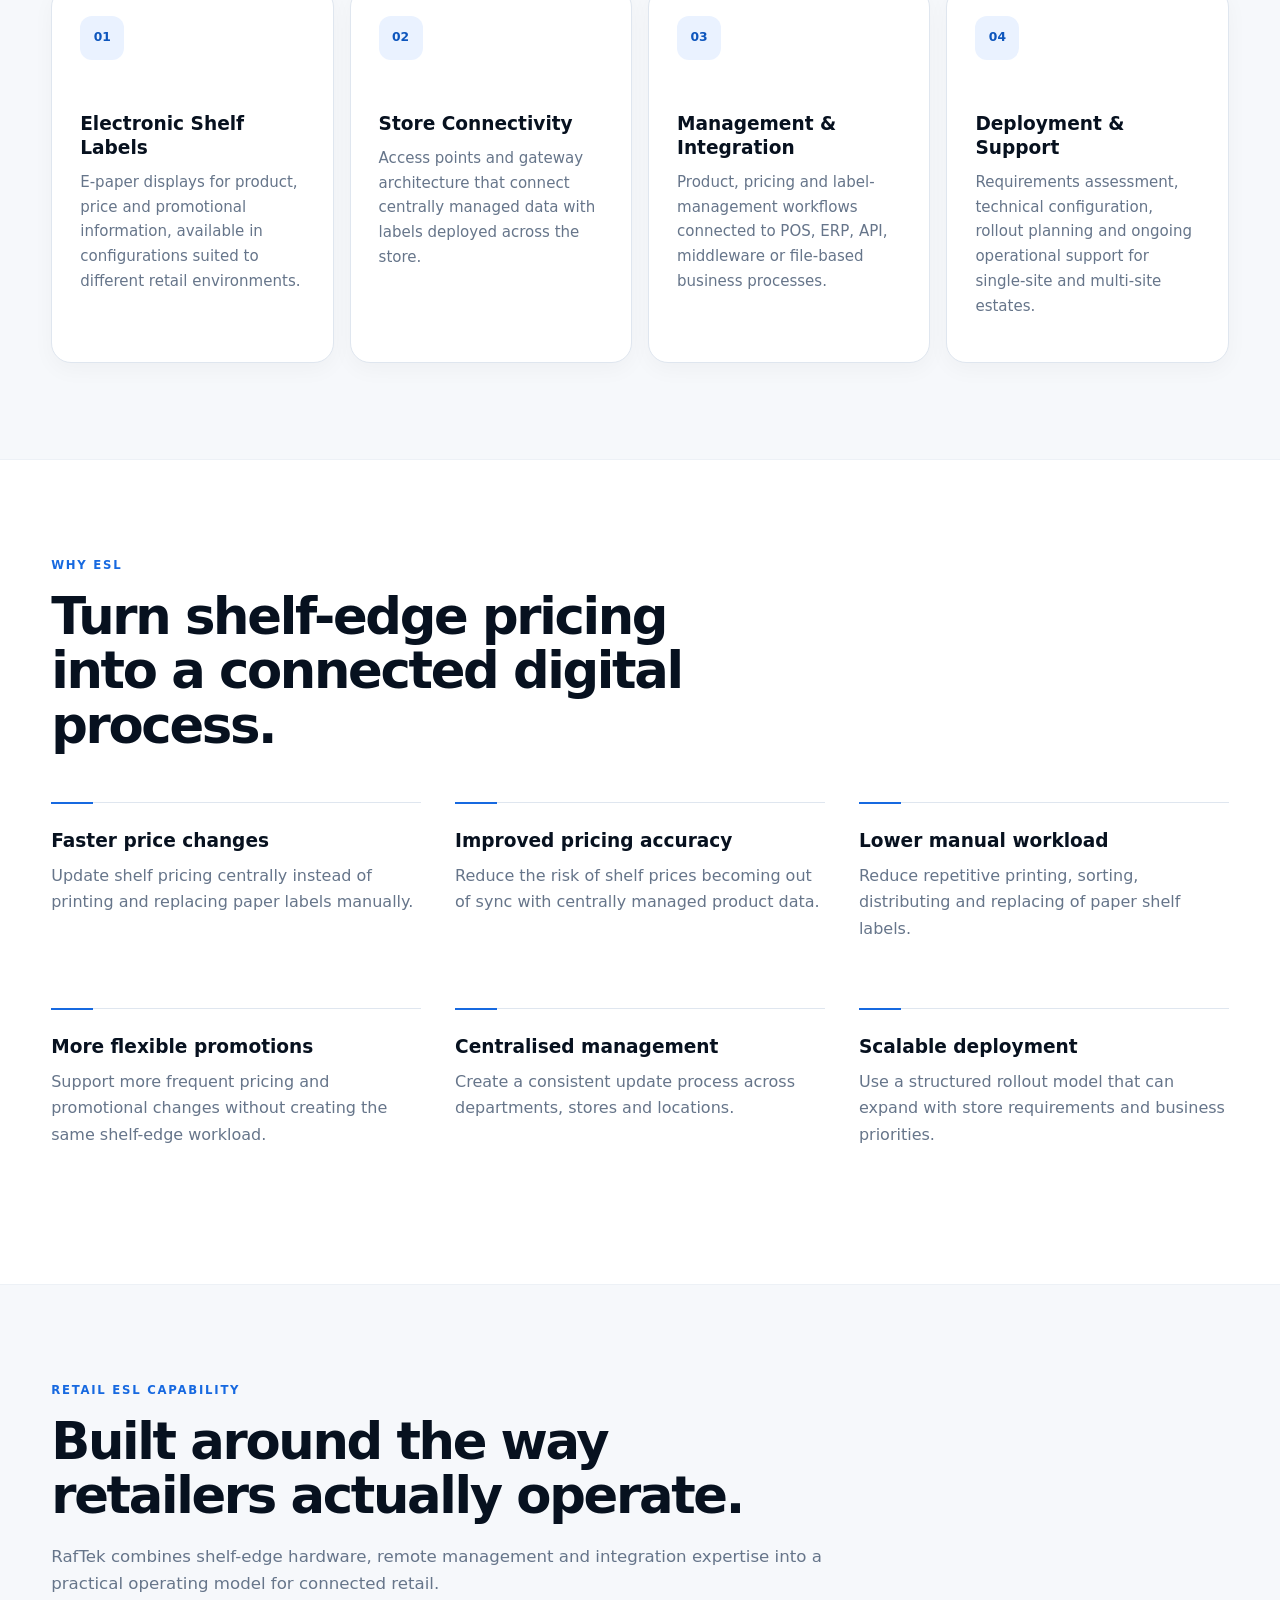
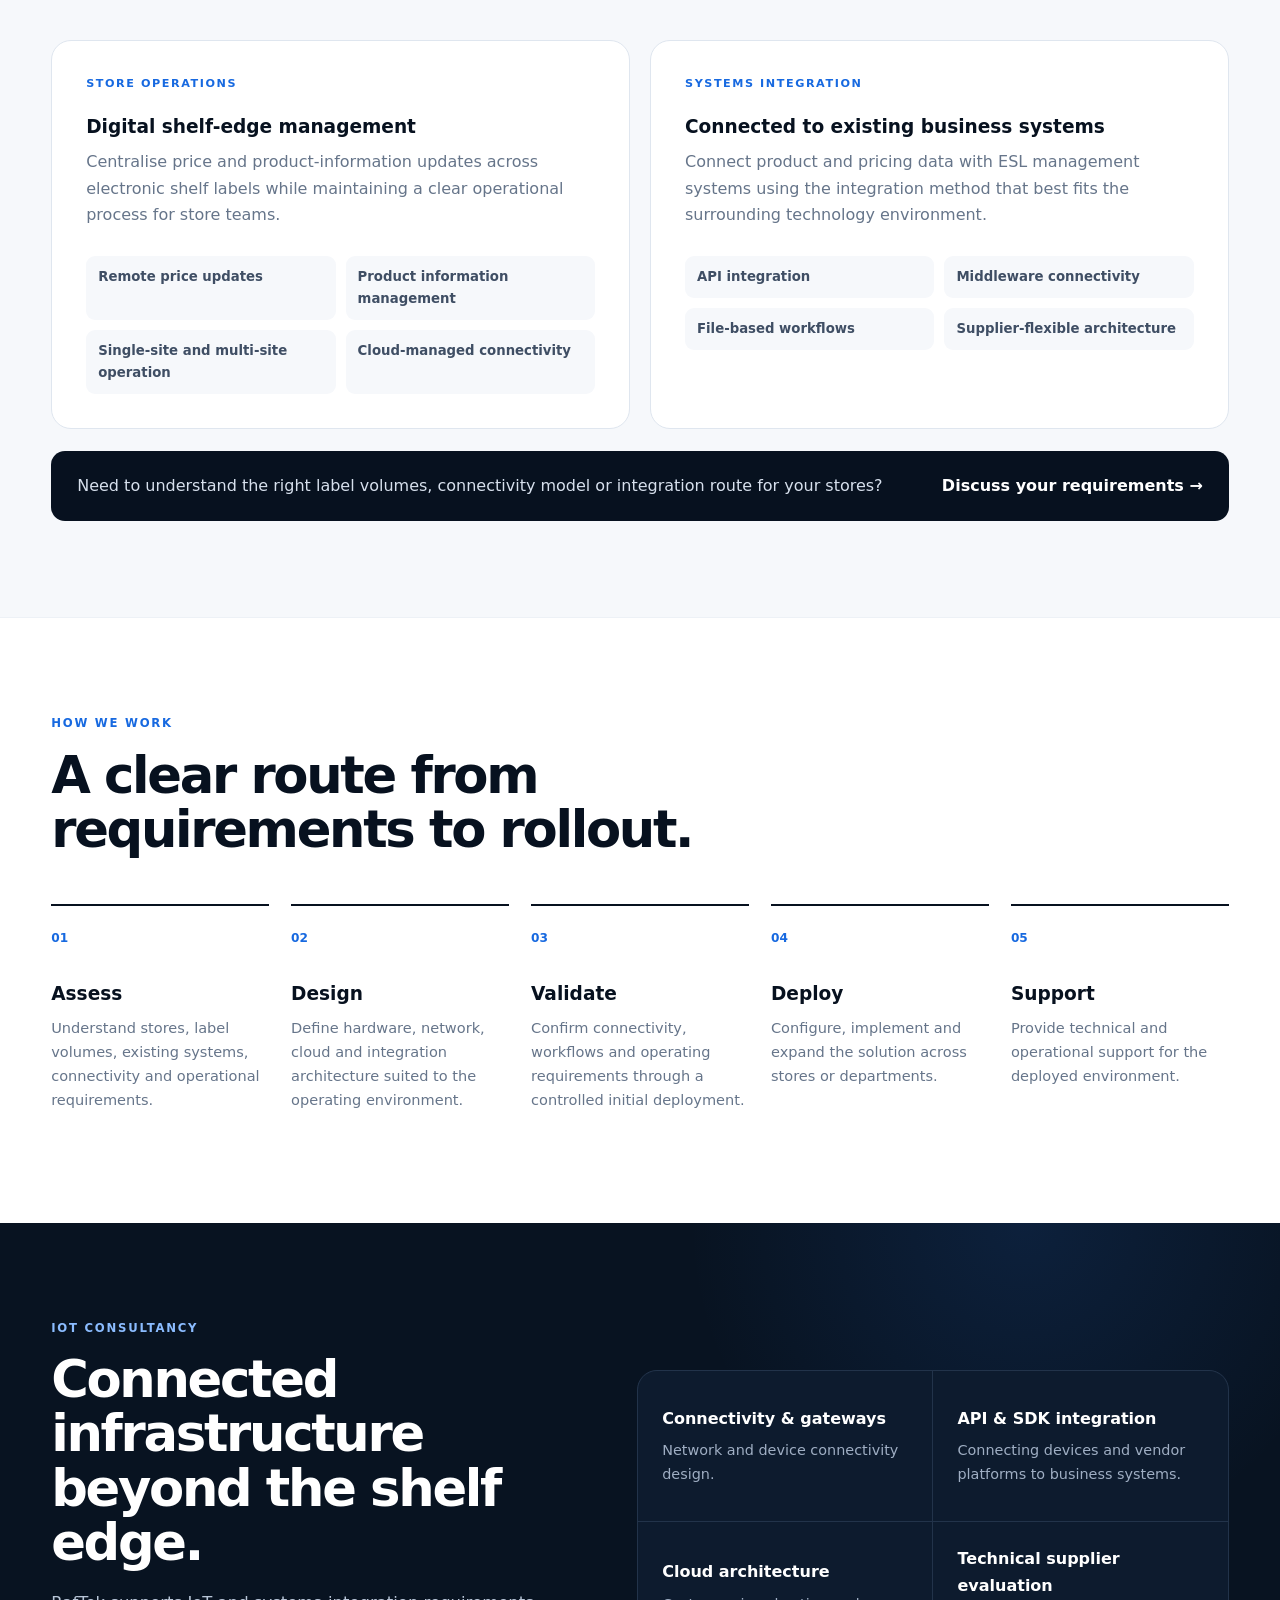
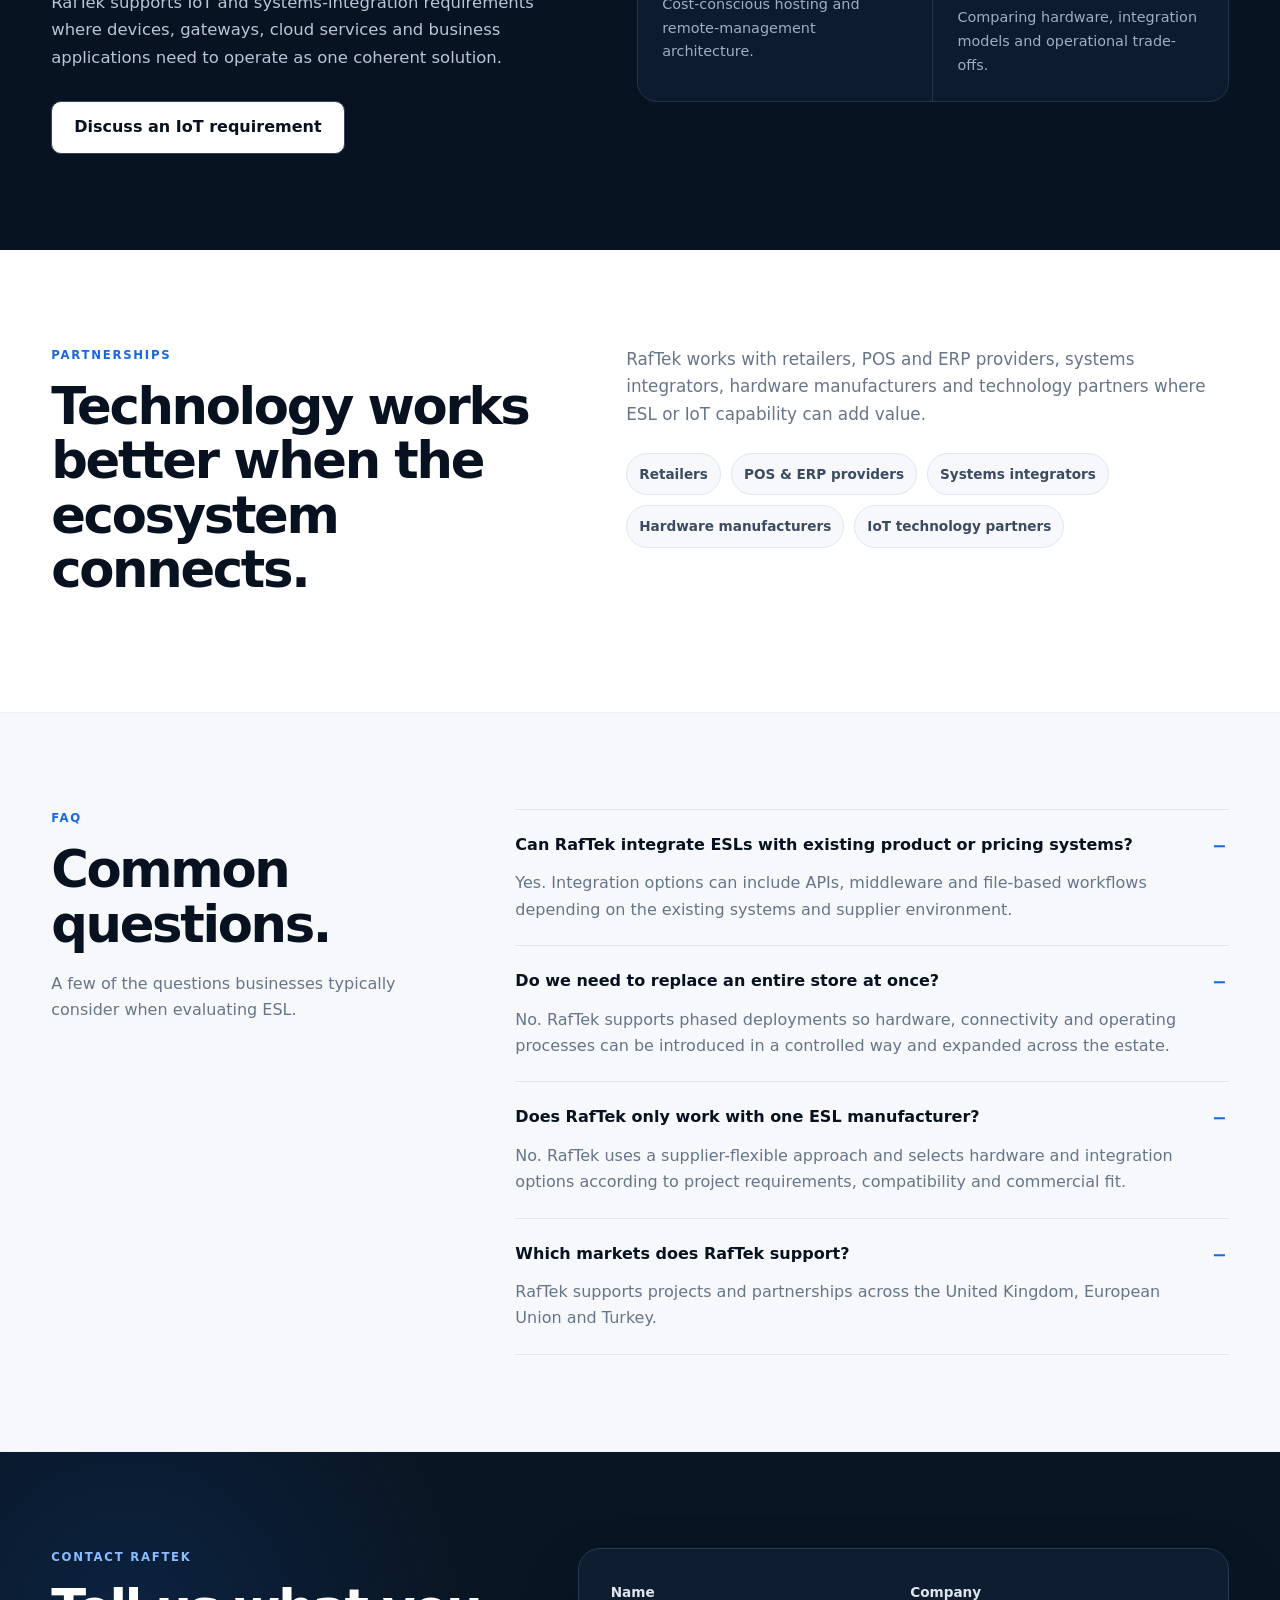
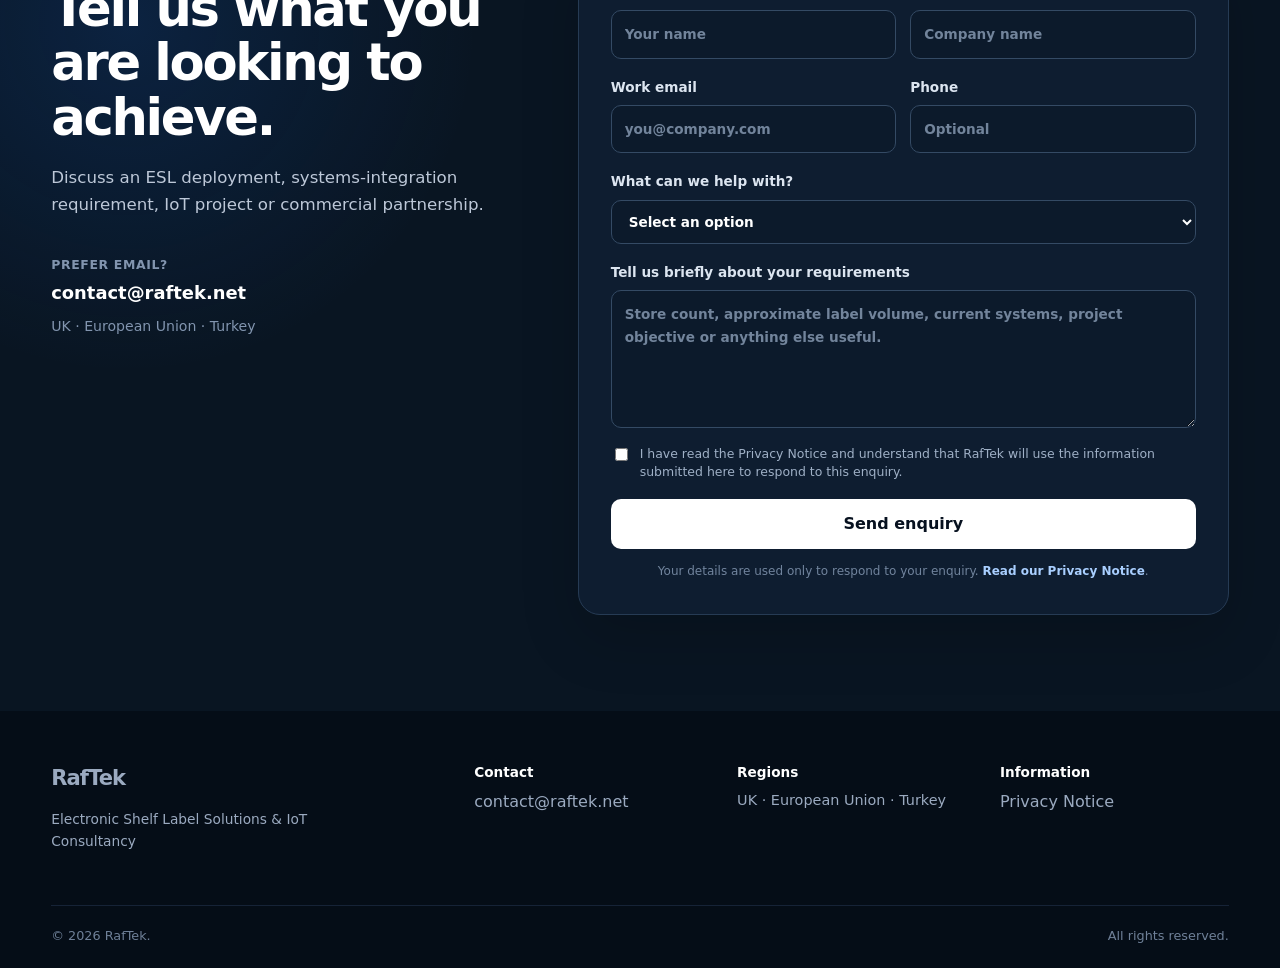
==== commit 22ec1231: "Updates to website for better design" ====
--- a/index.html
+++ b/index.html
@@ -10,6 +10,7 @@
 
   <link rel="canonical" href="https://raftek.net/" />
   <link rel="stylesheet" href="style.css" />
+  <link rel="icon" type="image/svg+xml" href="favicon.svg" />
 
   <meta property="og:type" content="website" />
   <meta property="og:title" content="RafTek | Electronic Shelf Label Solutions & IoT Consultancy" />
@@ -49,7 +50,7 @@
            </a>
       -->
 
-      <nav class="nav-links" aria-label="Primary navigation">
+      <nav class="nav-links" id="primary-navigation" aria-label="Primary navigation">
         <a href="#solutions" data-i18n="nav.solutions">ESL Solutions</a>
         <a href="#why-esl" data-i18n="nav.benefits">Why ESL</a>
         <a href="#capabilities" data-i18n="nav.capabilities">Capabilities</a>
@@ -62,6 +63,11 @@
         <button type="button" class="lang-button" data-lang="nl" aria-pressed="false">NL</button>
         <button type="button" class="lang-button" data-lang="tr" aria-pressed="false">TR</button>
       </div>
+
+      <button class="menu-button" type="button" aria-expanded="false" aria-controls="primary-navigation">
+        <span class="menu-lines" aria-hidden="true"></span>
+        <span data-i18n="nav.menu">Menu</span>
+      </button>
     </div>
   </header>
 
@@ -84,27 +90,6 @@
       <div class="hero-glow glow-two" aria-hidden="true"></div>
     </section>
 
-    <section class="proof-bar" aria-label="RafTek focus">
-      <div class="container proof-grid">
-        <div>
-          <strong data-i18n="proof.eslTitle">Electronic Shelf Labels</strong>
-          <span data-i18n="proof.eslBody">Hardware, connectivity and management</span>
-        </div>
-        <div>
-          <strong data-i18n="proof.integrationTitle">Systems Integration</strong>
-          <span data-i18n="proof.integrationBody">POS, ERP, API and middleware connectivity</span>
-        </div>
-        <div>
-          <strong data-i18n="proof.iotTitle">IoT Consultancy</strong>
-          <span data-i18n="proof.iotBody">Connected infrastructure and cloud architecture</span>
-        </div>
-        <div>
-          <strong data-i18n="proof.regionsTitle">International Coverage</strong>
-          <span data-i18n="proof.regionsBody">UK, European Union and Turkey</span>
-        </div>
-      </div>
-    </section>
-
     <section class="section" id="about">
       <div class="container split intro-layout">
         <div>
@@ -404,6 +389,7 @@
           <input type="hidden" name="_subject" value="New RafTek website enquiry">
           <input type="hidden" name="_next" value="https://raftek.net/thanks.html">
           <input type="hidden" name="_template" value="table">
+          <input type="hidden" name="_url" value="https://raftek.net/">
           <input type="text" name="_honey" class="honeypot" tabindex="-1" autocomplete="off">
 
           <div class="form-row two">
@@ -449,11 +435,14 @@
 
           <label class="consent">
             <input type="checkbox" required name="Privacy acknowledgement" value="Accepted">
-            <span data-i18n="form.consent">I agree that RafTek may use the information submitted here to respond to this enquiry.</span>
+            <span data-i18n="form.consent">I have read the Privacy Notice and understand that RafTek will use the information submitted here to respond to this enquiry.</span>
           </label>
 
           <button class="button form-button" type="submit" data-i18n="form.submit">Send enquiry</button>
-          <p class="form-note" data-i18n="form.note">Your details are used only to respond to your enquiry. See our Privacy Notice.</p>
+          <p class="form-note">
+            <span data-i18n="form.note">Your details are used only to respond to your enquiry.</span>
+            <a href="privacy.html" data-i18n="form.privacyLink">Read our Privacy Notice</a>.
+          </p>
         </form>
       </div>
     </section>
--- a/style.css
+++ b/style.css
@@ -149,6 +149,45 @@
   box-shadow: 0 1px 4px rgba(8,17,31,.1);
 }
 
+.menu-button {
+  display: none;
+  align-items: center;
+  gap: 9px;
+  border: 0;
+  padding: 8px 10px;
+  border-radius: 9px;
+  background: transparent;
+  color: var(--ink);
+  font-size: .82rem;
+  font-weight: 800;
+  cursor: pointer;
+}
+
+.menu-lines,
+.menu-lines::before,
+.menu-lines::after {
+  display: block;
+  width: 17px;
+  height: 2px;
+  border-radius: 2px;
+  background: currentColor;
+  content: "";
+}
+
+.menu-lines {
+  position: relative;
+}
+
+.menu-lines::before {
+  position: absolute;
+  top: -5px;
+}
+
+.menu-lines::after {
+  position: absolute;
+  top: 5px;
+}
+
 /* TYPE */
 
 .eyebrow {
@@ -174,7 +213,7 @@
 h1 {
   max-width: 900px;
   margin-bottom: 24px;
-  font-size: clamp(3.1rem, 7vw, 6.2rem);
+  font-size: clamp(3rem, 6.6vw, 5.8rem);
   line-height: .96;
   letter-spacing: -.065em;
 }
@@ -215,7 +254,7 @@
 .hero {
   position: relative;
   overflow: hidden;
-  min-height: 670px;
+  min-height: 640px;
   display: flex;
   align-items: center;
   padding: 110px 0 100px;
@@ -304,47 +343,6 @@
   background: radial-gradient(circle, rgba(78,153,255,.08), rgba(78,153,255,0) 72%);
 }
 
-/* PROOF BAR */
-
-.proof-bar {
-  border-top: 1px solid var(--line);
-  border-bottom: 1px solid var(--line);
-  background: var(--white);
-}
-
-.proof-grid {
-  display: grid;
-  grid-template-columns: repeat(4, 1fr);
-}
-
-.proof-grid > div {
-  min-height: 112px;
-  display: flex;
-  flex-direction: column;
-  justify-content: center;
-  gap: 4px;
-  padding: 18px 26px;
-  border-right: 1px solid var(--line);
-}
-
-.proof-grid > div:first-child {
-  padding-left: 0;
-}
-
-.proof-grid > div:last-child {
-  border-right: 0;
-}
-
-.proof-grid strong {
-  color: var(--ink);
-  font-size: .92rem;
-}
-
-.proof-grid span {
-  color: var(--muted);
-  font-size: .82rem;
-}
-
 /* COMMON */
 
 .section {
@@ -936,23 +934,6 @@
 /* RESPONSIVE */
 
 @media (max-width: 1050px) {
-  .nav {
-    flex-wrap: wrap;
-    padding: 14px 0;
-  }
-
-  .nav-links {
-    order: 3;
-    width: 100%;
-    margin-left: 0;
-    overflow-x: auto;
-    padding-bottom: 2px;
-  }
-
-  .language-switcher {
-    margin-left: auto;
-  }
-
   .solution-grid {
     grid-template-columns: 1fr 1fr;
   }
@@ -1018,18 +999,6 @@
 }
 
 @media (max-width: 580px) {
-  .nav {
-    gap: 14px;
-  }
-
-  .nav-links {
-    gap: 18px;
-  }
-
-  .nav-links a {
-    white-space: nowrap;
-  }
-
   h1 {
     font-size: clamp(3rem, 15vw, 4.6rem);
   }
@@ -1082,3 +1051,79 @@
     flex-direction: column;
   }
 }
+
+
+.form-note a {
+  color: #a9cfff;
+  font-weight: 700;
+  text-decoration: none;
+}
+
+.form-note a:hover {
+  text-decoration: underline;
+}
+
+.simple-nav {
+  justify-content: space-between;
+}
+
+.privacy-updated {
+  margin-bottom: 32px;
+  color: #7a8798 !important;
+  font-size: .9rem;
+}
+
+.simple-back {
+  margin-top: 48px;
+}
+
+
+@media (max-width: 900px) {
+  .nav {
+    min-height: 68px;
+    flex-wrap: wrap;
+    gap: 10px 14px;
+    padding: 10px 0;
+  }
+
+  .brand {
+    margin-right: auto;
+  }
+
+  .language-switcher {
+    margin-left: 0;
+  }
+
+  .menu-button {
+    display: inline-flex;
+  }
+
+  .nav-links {
+    display: none;
+    order: 4;
+    width: 100%;
+    margin-left: 0;
+    padding: 8px 0 4px;
+    border-top: 1px solid var(--line);
+    flex-direction: column;
+    align-items: stretch;
+    gap: 0;
+    overflow: visible;
+  }
+
+  .nav-links.nav-open {
+    display: flex;
+  }
+
+  .nav-links a {
+    padding: 10px 2px;
+  }
+
+  .simple-nav {
+    flex-wrap: nowrap;
+  }
+
+  .simple-nav .language-switcher {
+    margin-left: auto;
+  }
+}
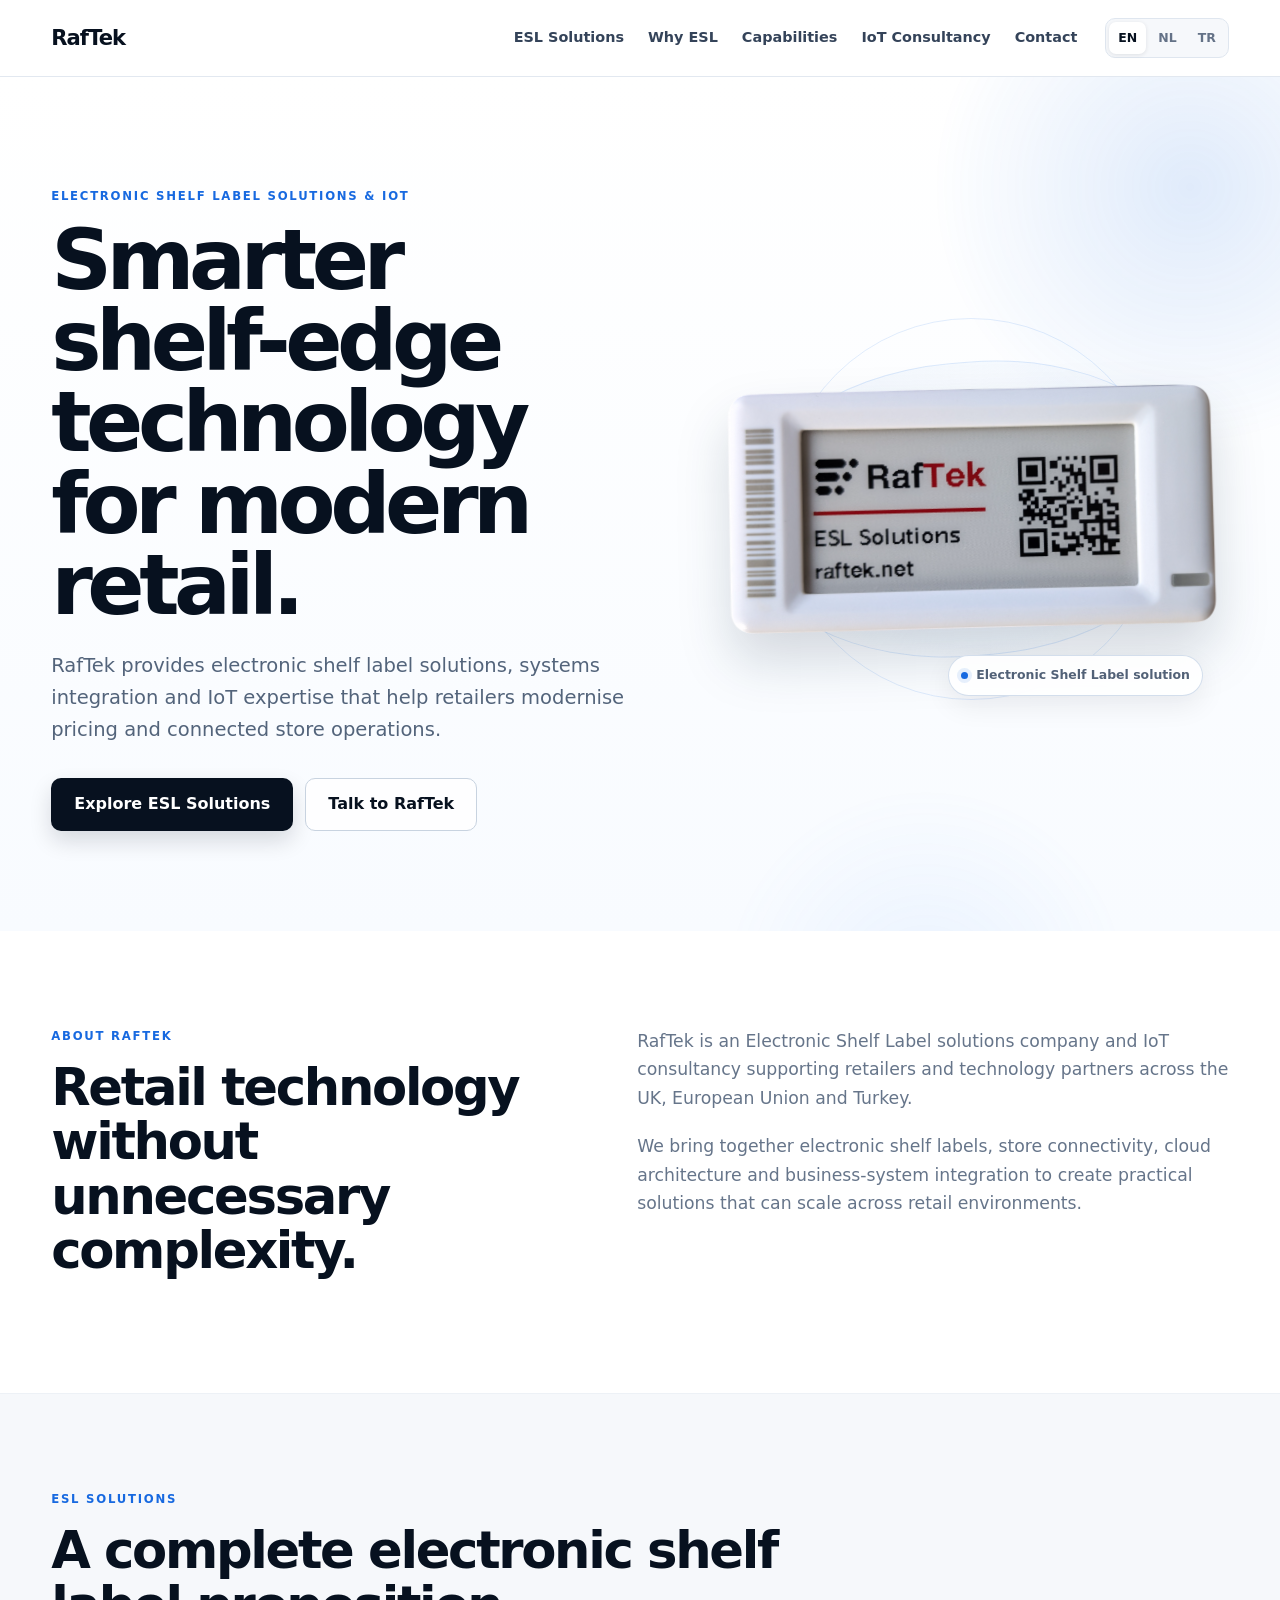
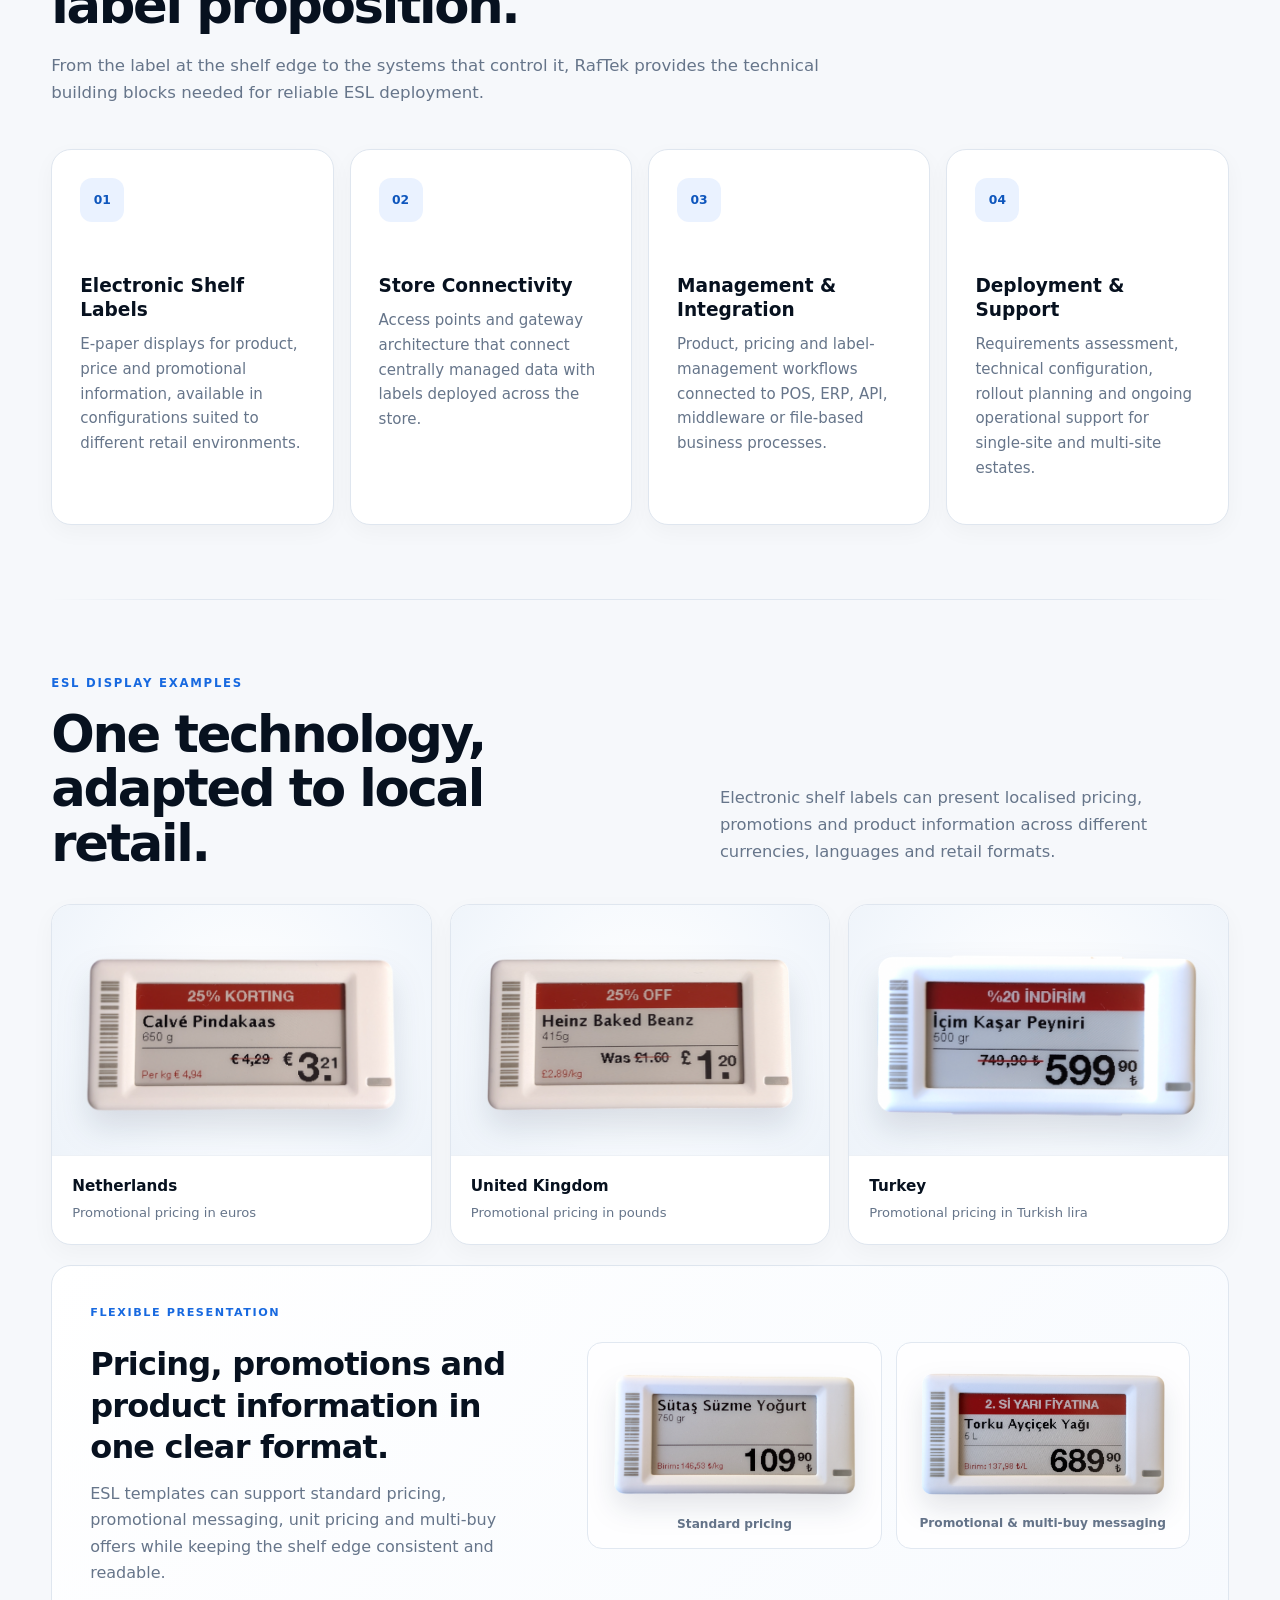
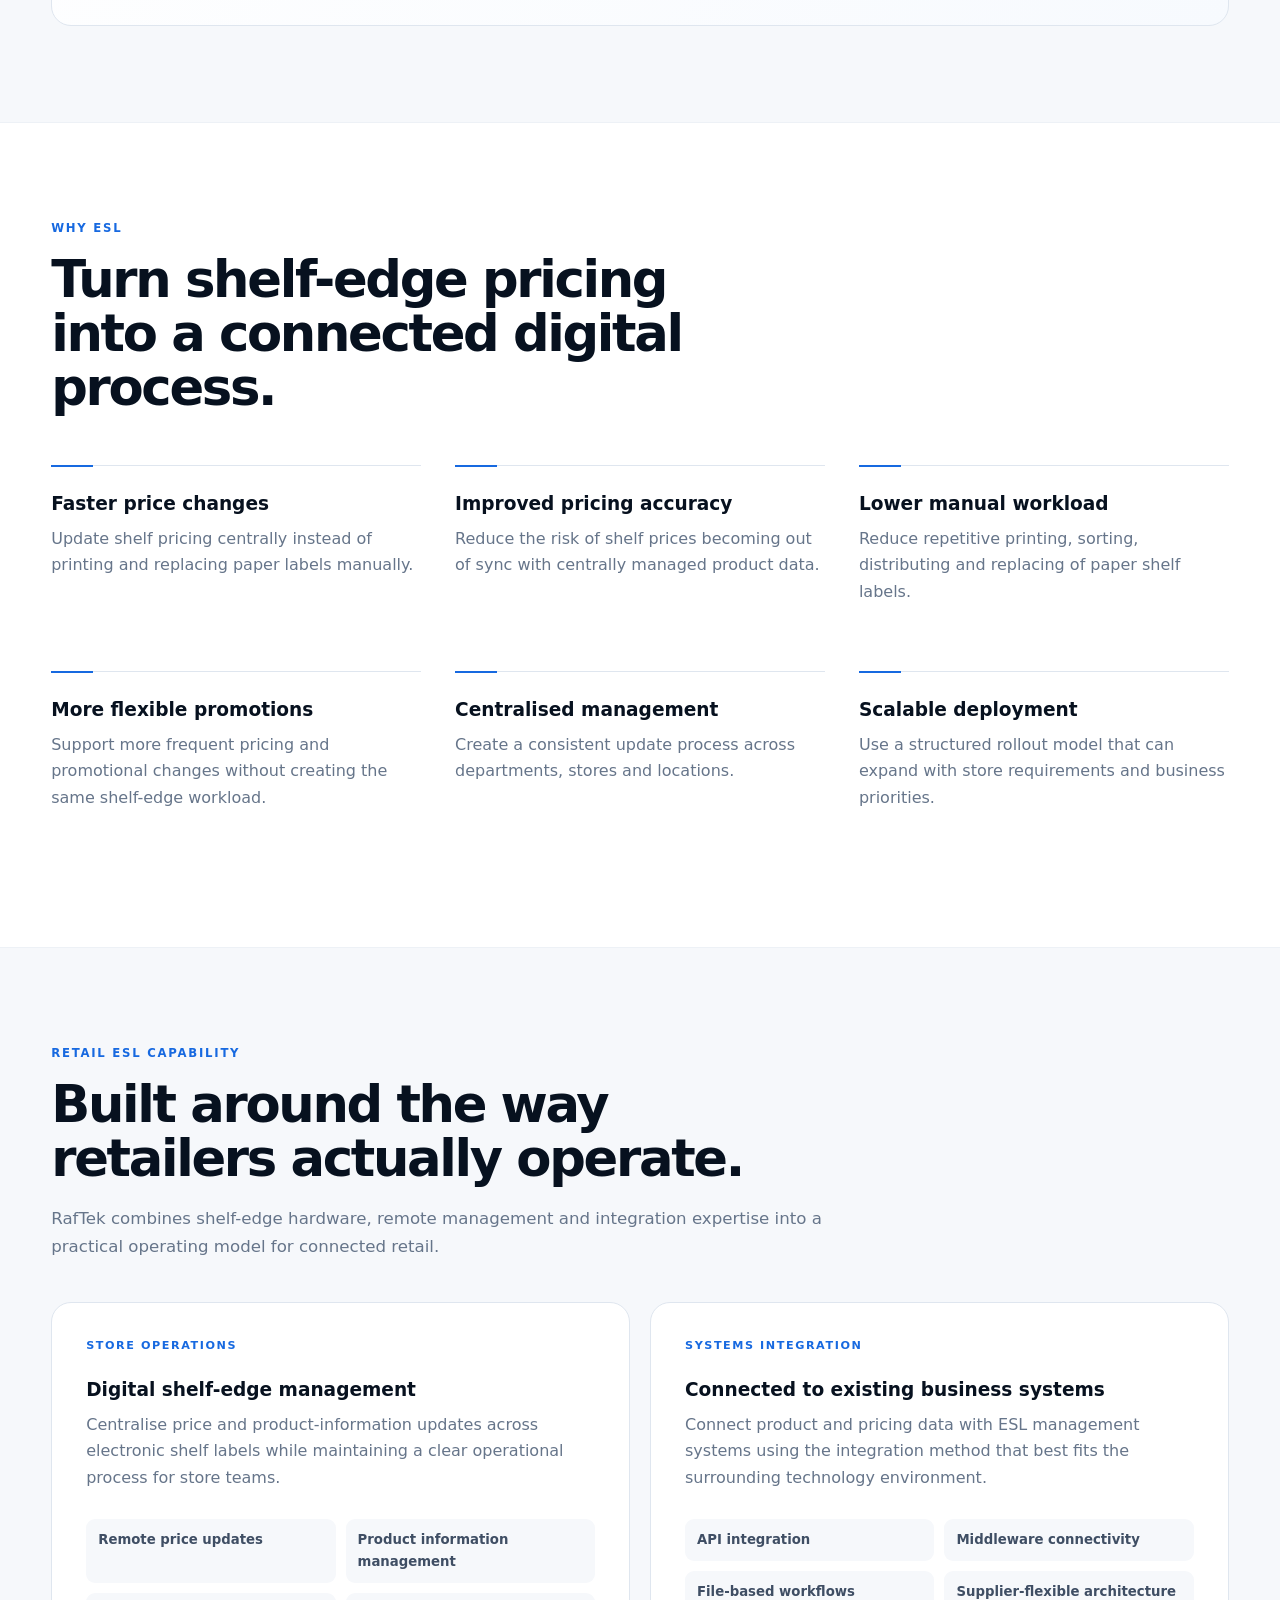
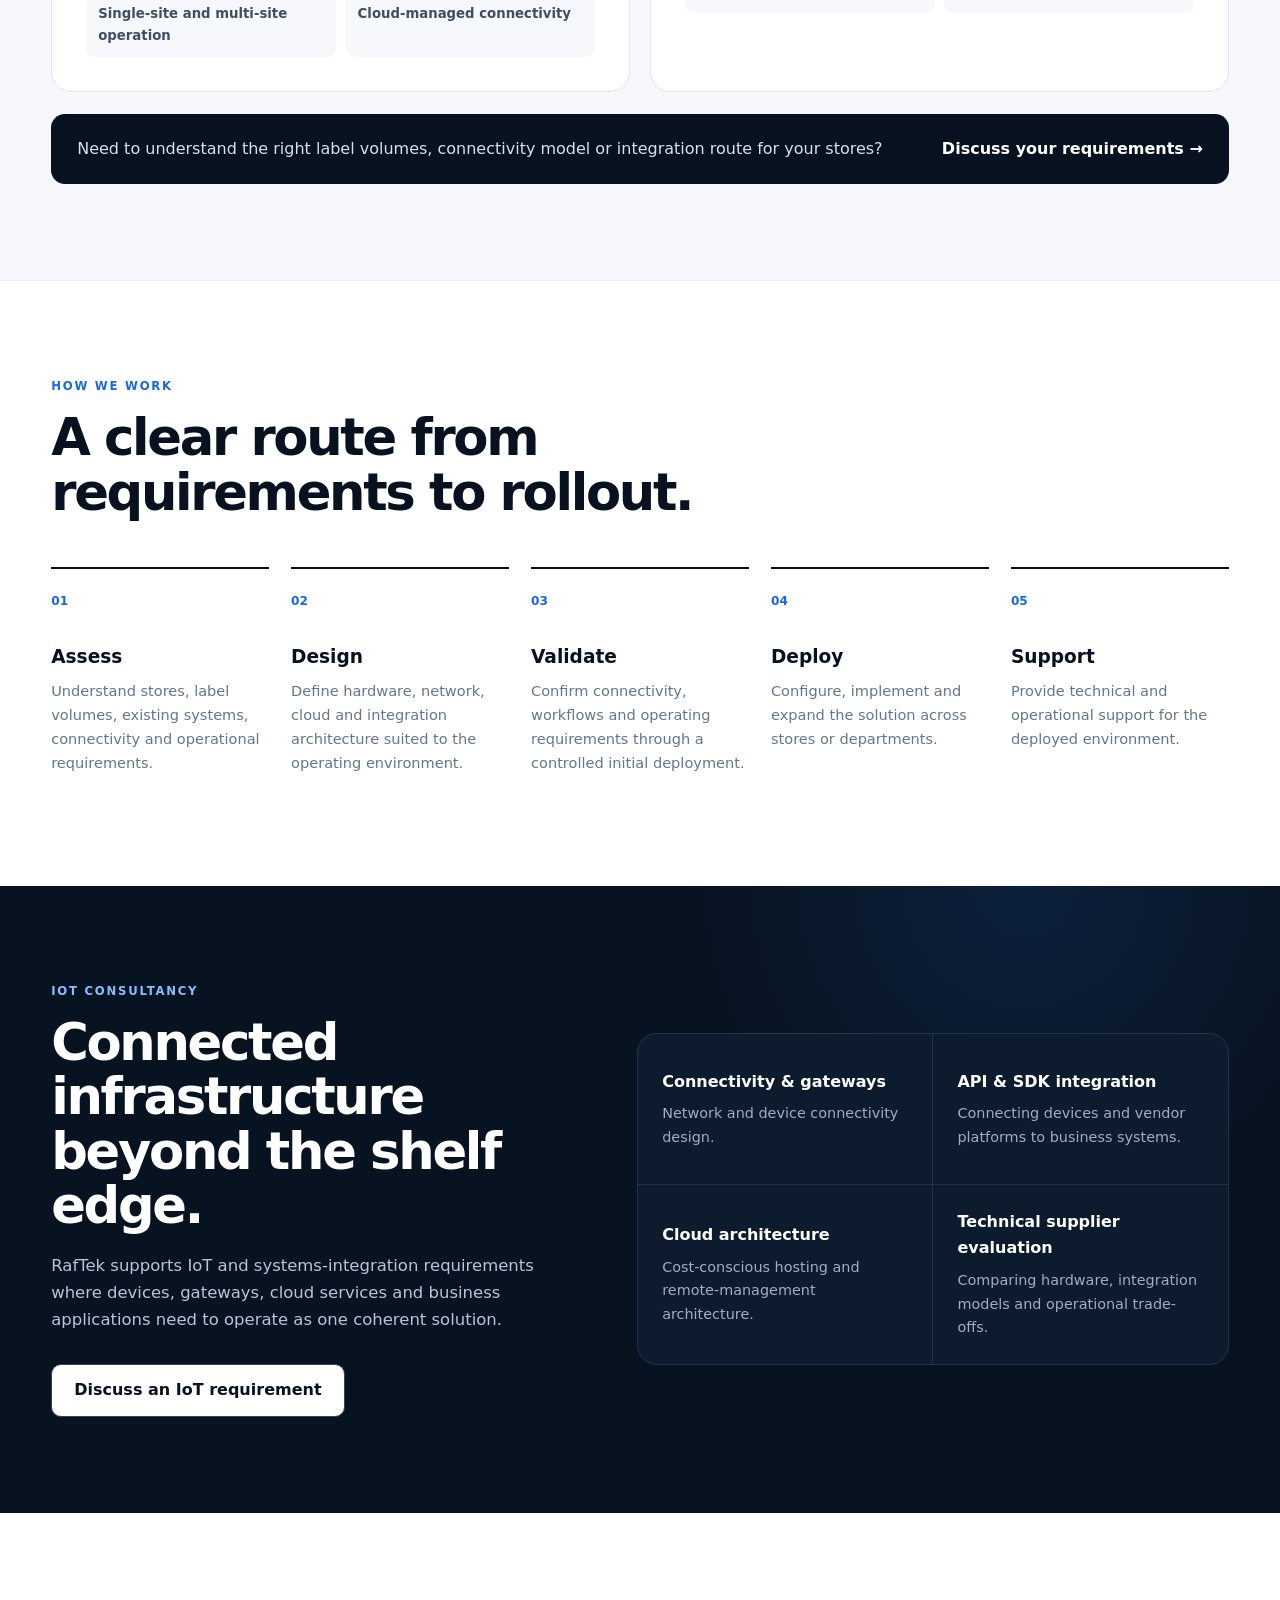
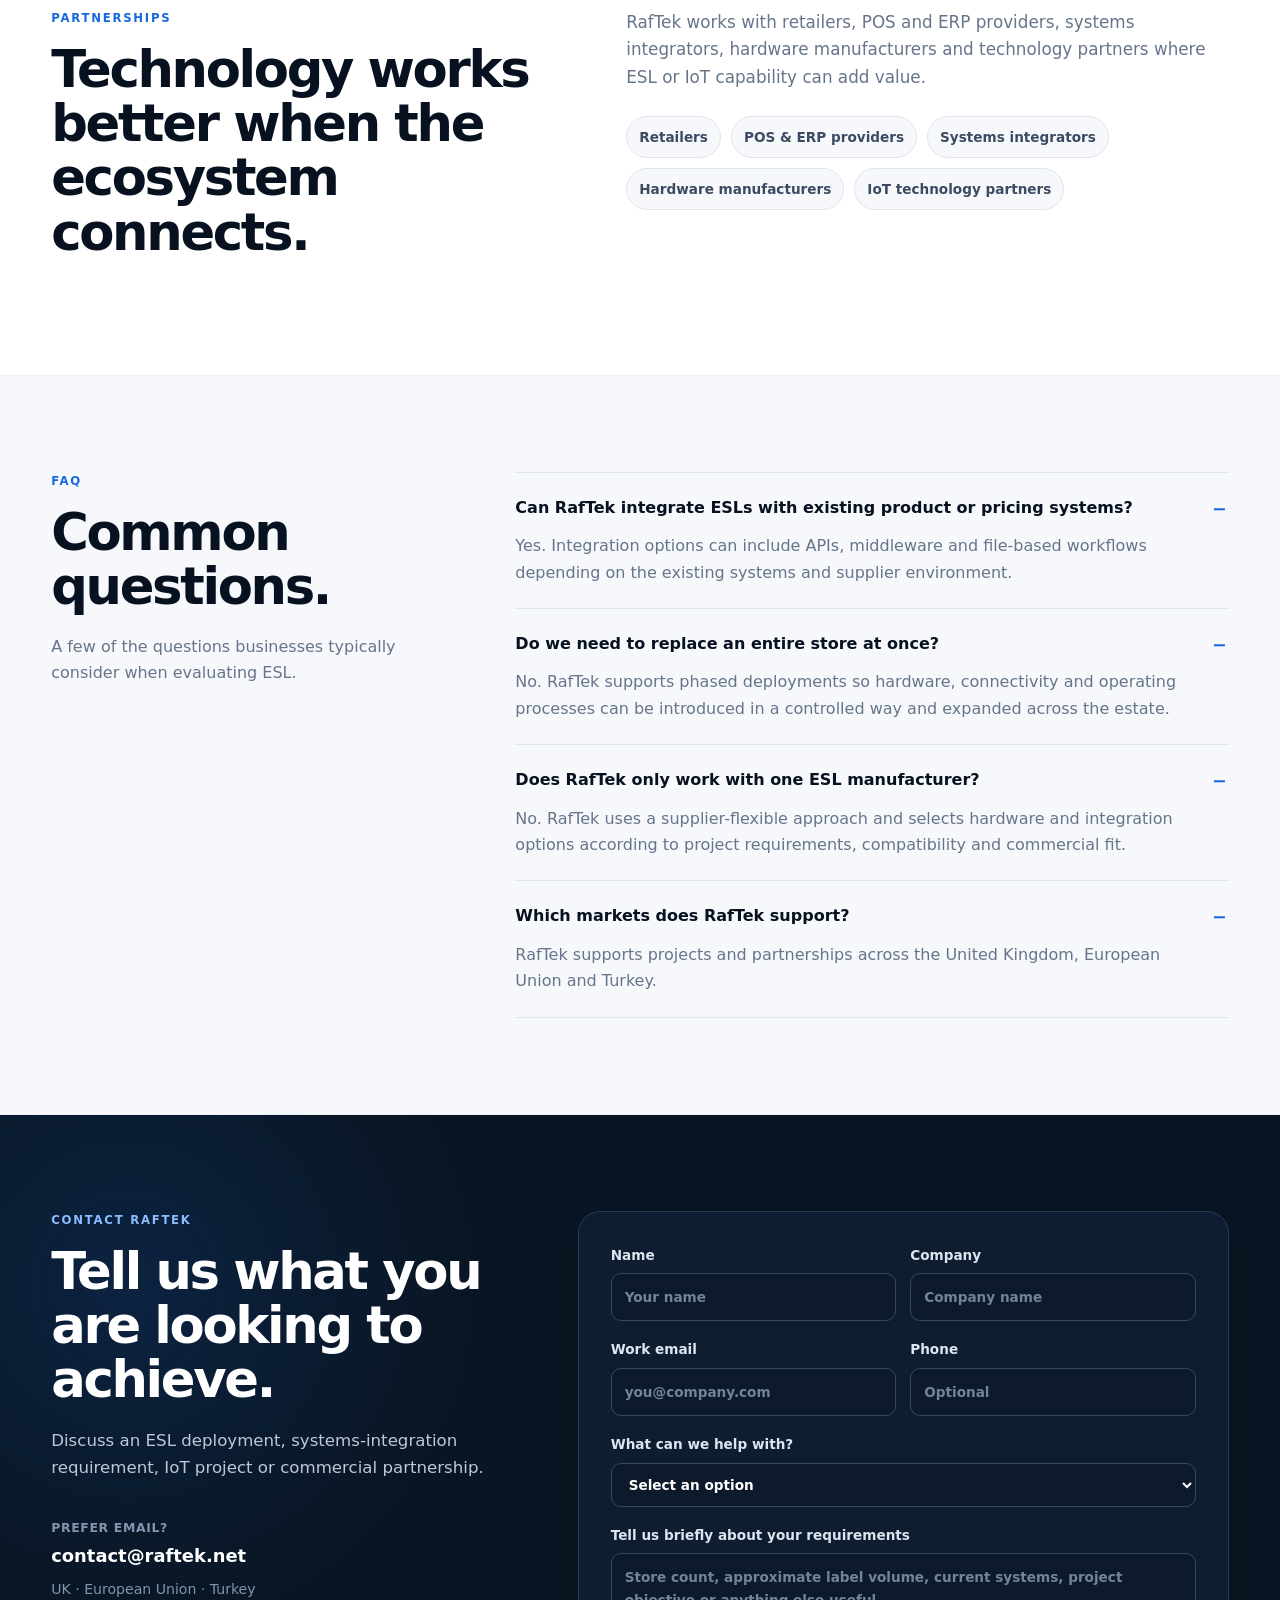
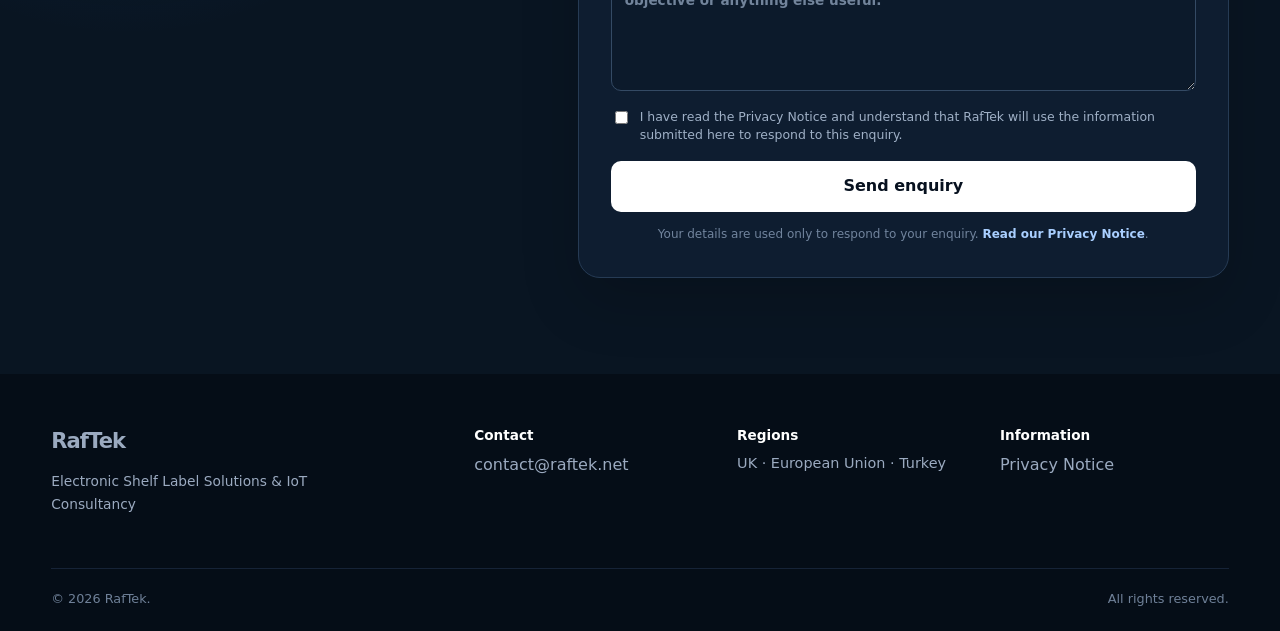
==== commit eaccb266: "Added images of product examples" ====
--- a/index.html
+++ b/index.html
@@ -9,6 +9,7 @@
   <meta name="theme-color" content="#07111f" />
 
   <link rel="canonical" href="https://raftek.net/" />
+  <link rel="preload" as="image" href="assets/raftek-esl-brand.png" />
   <link rel="stylesheet" href="style.css" />
   <link rel="icon" type="image/svg+xml" href="favicon.svg" />
 
@@ -16,6 +17,8 @@
   <meta property="og:title" content="RafTek | Electronic Shelf Label Solutions & IoT Consultancy" />
   <meta property="og:description" content="ESL solutions, IoT consultancy and systems integration across the UK, EU and Turkey." />
   <meta property="og:url" content="https://raftek.net/" />
+  <meta property="og:image" content="https://raftek.net/assets/raftek-esl-brand.png" />
+  <meta property="og:image:alt" content="RafTek electronic shelf label" />
 
   <script type="application/ld+json">
   {
@@ -74,18 +77,38 @@
   <main id="main-content">
 
     <section class="hero" id="top">
-      <div class="container hero-content">
-        <p class="eyebrow" data-i18n="hero.eyebrow">Electronic Shelf Label Solutions & IoT</p>
-        <h1 data-i18n="hero.title">Smarter shelf-edge technology for modern retail.</h1>
-        <p class="hero-text" data-i18n="hero.body">
-          RafTek provides electronic shelf label solutions, systems integration and IoT expertise that help retailers modernise pricing and connected store operations.
-        </p>
-
-        <div class="hero-actions">
-          <a class="button primary" href="#solutions" data-i18n="hero.ctaPrimary">Explore ESL Solutions</a>
-          <a class="button secondary" href="#contact" data-i18n="hero.ctaSecondary">Talk to RafTek</a>
-        </div>
-      </div>
+      <div class="container hero-layout">
+        <div class="hero-copy">
+          <p class="eyebrow" data-i18n="hero.eyebrow">Electronic Shelf Label Solutions & IoT</p>
+          <h1 data-i18n="hero.title">Smarter shelf-edge technology for modern retail.</h1>
+          <p class="hero-text" data-i18n="hero.body">
+            RafTek provides electronic shelf label solutions, systems integration and IoT expertise that help retailers modernise pricing and connected store operations.
+          </p>
+
+          <div class="hero-actions">
+            <a class="button primary" href="#solutions" data-i18n="hero.ctaPrimary">Explore ESL Solutions</a>
+            <a class="button secondary" href="#contact" data-i18n="hero.ctaSecondary">Talk to RafTek</a>
+          </div>
+        </div>
+
+        <div class="hero-product">
+          <div class="hero-product-orbit" aria-hidden="true"></div>
+          <img
+            src="assets/raftek-esl-brand.png"
+            alt="RafTek-branded electronic shelf label"
+            data-i18n-alt="hero.imageAlt"
+            width="989"
+            height="519"
+            fetchpriority="high"
+            decoding="async"
+          />
+          <div class="hero-product-caption">
+            <span class="product-live-dot" aria-hidden="true"></span>
+            <span data-i18n="hero.imageCaption">Electronic Shelf Label solution</span>
+          </div>
+        </div>
+      </div>
+
       <div class="hero-glow glow-one" aria-hidden="true"></div>
       <div class="hero-glow glow-two" aria-hidden="true"></div>
     </section>
@@ -149,6 +172,102 @@
               Requirements assessment, technical configuration, rollout planning and ongoing operational support for single-site and multi-site estates.
             </p>
           </article>
+        </div>
+
+        <div class="showcase-divider"></div>
+
+        <div class="showcase-heading">
+          <div>
+            <p class="eyebrow" data-i18n="showcase.eyebrow">ESL Display Examples</p>
+            <h2 data-i18n="showcase.title">One technology, adapted to local retail.</h2>
+          </div>
+          <p data-i18n="showcase.body">
+            Electronic shelf labels can present localised pricing, promotions and product information across different currencies, languages and retail formats.
+          </p>
+        </div>
+
+        <div class="showcase-grid">
+          <figure class="showcase-card">
+            <div class="showcase-image-wrap">
+              <img
+                src="assets/esl-netherlands.png"
+                alt="Electronic shelf label showing Dutch promotional pricing"
+                data-i18n-alt="showcase.nlAlt"
+                loading="lazy"
+                decoding="async"
+              />
+            </div>
+            <figcaption>
+              <strong data-i18n="showcase.nlTitle">Netherlands</strong>
+              <span data-i18n="showcase.nlBody">Promotional pricing in euros</span>
+            </figcaption>
+          </figure>
+
+          <figure class="showcase-card">
+            <div class="showcase-image-wrap">
+              <img
+                src="assets/esl-uk.png"
+                alt="Electronic shelf label showing UK promotional pricing"
+                data-i18n-alt="showcase.ukAlt"
+                loading="lazy"
+                decoding="async"
+              />
+            </div>
+            <figcaption>
+              <strong data-i18n="showcase.ukTitle">United Kingdom</strong>
+              <span data-i18n="showcase.ukBody">Promotional pricing in pounds</span>
+            </figcaption>
+          </figure>
+
+          <figure class="showcase-card">
+            <div class="showcase-image-wrap">
+              <img
+                src="assets/esl-turkey-promo.png"
+                alt="Electronic shelf label showing Turkish promotional pricing"
+                data-i18n-alt="showcase.trAlt"
+                loading="lazy"
+                decoding="async"
+              />
+            </div>
+            <figcaption>
+              <strong data-i18n="showcase.trTitle">Turkey</strong>
+              <span data-i18n="showcase.trBody">Promotional pricing in Turkish lira</span>
+            </figcaption>
+          </figure>
+        </div>
+
+        <div class="layout-examples">
+          <div class="layout-examples-copy">
+            <p class="mini-label" data-i18n="showcase.flexLabel">FLEXIBLE PRESENTATION</p>
+            <h3 data-i18n="showcase.flexTitle">Pricing, promotions and product information in one clear format.</h3>
+            <p data-i18n="showcase.flexBody">
+              ESL templates can support standard pricing, promotional messaging, unit pricing and multi-buy offers while keeping the shelf edge consistent and readable.
+            </p>
+          </div>
+
+          <div class="layout-example-images">
+            <div class="layout-example">
+              <img
+                src="assets/esl-turkey-standard.png"
+                alt="Electronic shelf label showing standard Turkish pricing"
+                data-i18n-alt="showcase.standardAlt"
+                loading="lazy"
+                decoding="async"
+              />
+              <span data-i18n="showcase.standardCaption">Standard pricing</span>
+            </div>
+
+            <div class="layout-example">
+              <img
+                src="assets/esl-turkey-multibuy.png"
+                alt="Electronic shelf label showing a Turkish multi-buy offer"
+                data-i18n-alt="showcase.multibuyAlt"
+                loading="lazy"
+                decoding="async"
+              />
+              <span data-i18n="showcase.multibuyCaption">Promotional & multi-buy messaging</span>
+            </div>
+          </div>
         </div>
       </div>
     </section>
--- a/style.css
+++ b/style.css
@@ -262,13 +262,25 @@
     linear-gradient(180deg, #ffffff 0%, #f8fbff 100%);
 }
 
-.hero-content {
+.hero-layout {
   position: relative;
   z-index: 2;
+  display: grid;
+  grid-template-columns: minmax(0, 1.08fr) minmax(380px, .92fr);
+  gap: 56px;
+  align-items: center;
+}
+
+.hero-copy {
+  min-width: 0;
+}
+
+.hero-copy h1 {
+  max-width: 760px;
 }
 
 .hero-text {
-  max-width: 720px;
+  max-width: 680px;
   margin-bottom: 0;
   color: #53647b;
   font-size: 1.22rem;
@@ -279,6 +291,69 @@
   flex-wrap: wrap;
   gap: 12px;
   margin-top: 32px;
+}
+
+.hero-product {
+  position: relative;
+  min-height: 430px;
+  display: grid;
+  place-items: center;
+  isolation: isolate;
+}
+
+.hero-product::before {
+  content: "";
+  position: absolute;
+  z-index: -2;
+  width: 88%;
+  height: 68%;
+  border: 1px solid rgba(23,105,224,.12);
+  border-radius: 48%;
+  background: radial-gradient(circle at 50% 45%, rgba(255,255,255,.95), rgba(237,244,253,.55) 52%, rgba(237,244,253,0) 75%);
+  transform: rotate(-5deg);
+}
+
+.hero-product-orbit {
+  position: absolute;
+  z-index: -1;
+  width: 74%;
+  aspect-ratio: 1;
+  border: 1px solid rgba(23,105,224,.12);
+  border-radius: 50%;
+}
+
+.hero-product img {
+  display: block;
+  width: min(100%, 560px);
+  height: auto;
+  filter: drop-shadow(0 28px 26px rgba(8,28,58,.16));
+  transform: rotate(-1.5deg);
+}
+
+.hero-product-caption {
+  position: absolute;
+  right: 5%;
+  bottom: 28px;
+  display: inline-flex;
+  align-items: center;
+  gap: 8px;
+  padding: 9px 12px;
+  border: 1px solid rgba(207,219,234,.9);
+  border-radius: 999px;
+  background: rgba(255,255,255,.88);
+  color: #526177;
+  box-shadow: 0 10px 28px rgba(7,17,31,.07);
+  backdrop-filter: blur(10px);
+  font-size: .78rem;
+  font-weight: 760;
+}
+
+.product-live-dot {
+  width: 7px;
+  height: 7px;
+  border-radius: 50%;
+  background: var(--blue);
+  box-shadow: 0 0 0 4px rgba(23,105,224,.1);
 }
 
 .button {
@@ -430,6 +505,150 @@
   font-size: .94rem;
 }
 
+
+/* PRODUCT SHOWCASE */
+
+.showcase-divider {
+  height: 1px;
+  margin: 74px 0;
+  background: linear-gradient(90deg, transparent, var(--line) 12%, var(--line) 88%, transparent);
+}
+
+.showcase-heading {
+  display: grid;
+  grid-template-columns: 1fr .85fr;
+  gap: 70px;
+  align-items: end;
+  margin-bottom: 34px;
+}
+
+.showcase-heading h2 {
+  max-width: 700px;
+  margin-bottom: 0;
+}
+
+.showcase-heading > p {
+  margin-bottom: 4px;
+  color: var(--muted);
+  font-size: 1.02rem;
+}
+
+.showcase-grid {
+  display: grid;
+  grid-template-columns: repeat(3, 1fr);
+  gap: 18px;
+}
+
+.showcase-card {
+  margin: 0;
+  overflow: hidden;
+  border: 1px solid var(--line);
+  border-radius: var(--radius);
+  background: var(--white);
+  box-shadow: 0 8px 24px rgba(7,17,31,.035);
+  transition: transform .18s ease, box-shadow .18s ease, border-color .18s ease;
+}
+
+.showcase-card:hover {
+  transform: translateY(-3px);
+  border-color: #c8d8eb;
+  box-shadow: var(--shadow);
+}
+
+.showcase-image-wrap {
+  height: 250px;
+  display: grid;
+  place-items: center;
+  padding: 28px 22px 18px;
+  overflow: hidden;
+  background:
+    radial-gradient(circle at 50% 45%, rgba(255,255,255,1), rgba(241,246,252,.8) 68%, rgba(236,242,249,.9) 100%);
+}
+
+.showcase-image-wrap img {
+  display: block;
+  max-width: 100%;
+  max-height: 205px;
+  width: auto;
+  height: auto;
+  filter: drop-shadow(0 18px 16px rgba(8,28,58,.13));
+}
+
+.showcase-card figcaption {
+  display: grid;
+  gap: 3px;
+  padding: 18px 20px 20px;
+  border-top: 1px solid #edf1f6;
+}
+
+.showcase-card figcaption strong {
+  color: var(--ink);
+  font-size: .95rem;
+}
+
+.showcase-card figcaption span {
+  color: var(--muted);
+  font-size: .82rem;
+}
+
+.layout-examples {
+  display: grid;
+  grid-template-columns: .85fr 1.15fr;
+  gap: 52px;
+  align-items: center;
+  margin-top: 20px;
+  padding: 38px;
+  border: 1px solid var(--line);
+  border-radius: var(--radius);
+  background: linear-gradient(135deg, #ffffff 0%, #f7fafe 100%);
+}
+
+.layout-examples-copy h3 {
+  max-width: 480px;
+  margin-bottom: 12px;
+  font-size: clamp(1.45rem, 2.5vw, 2rem);
+  letter-spacing: -.025em;
+}
+
+.layout-examples-copy > p:last-child {
+  max-width: 520px;
+  margin-bottom: 0;
+  color: var(--muted);
+}
+
+.layout-example-images {
+  display: grid;
+  grid-template-columns: 1fr 1fr;
+  gap: 14px;
+}
+
+.layout-example {
+  min-width: 0;
+  display: grid;
+  place-items: center;
+  gap: 10px;
+  padding: 22px 16px 14px;
+  border: 1px solid #e1e8f1;
+  border-radius: 15px;
+  background: rgba(255,255,255,.82);
+}
+
+.layout-example img {
+  display: block;
+  max-width: 100%;
+  max-height: 145px;
+  width: auto;
+  height: auto;
+  filter: drop-shadow(0 14px 14px rgba(8,28,58,.11));
+}
+
+.layout-example span {
+  color: var(--muted);
+  font-size: .76rem;
+  font-weight: 700;
+  text-align: center;
+}
+
 /* BENEFITS */
 
 .benefit-grid {
@@ -934,25 +1153,31 @@
 /* RESPONSIVE */
 
 @media (max-width: 1050px) {
+  .hero-layout {
+    grid-template-columns: minmax(0, 1fr) minmax(330px, .78fr);
+    gap: 34px;
+  }
+
+  .hero-product {
+    min-height: 360px;
+  }
+
+  .showcase-heading {
+    grid-template-columns: 1fr;
+    gap: 10px;
+  }
+
+  .layout-examples {
+    grid-template-columns: 1fr;
+    gap: 28px;
+  }
+
+
   .solution-grid {
     grid-template-columns: 1fr 1fr;
   }
 
-  .proof-grid {
-    grid-template-columns: 1fr 1fr;
-  }
-
-  .proof-grid > div:nth-child(2) {
-    border-right: 0;
-  }
-
-  .proof-grid > div:nth-child(-n+2) {
-    border-bottom: 1px solid var(--line);
-  }
-
-  .proof-grid > div:first-child {
-    padding-left: 26px;
-  }
+
 
   .process-grid {
     grid-template-columns: repeat(3, 1fr);
@@ -960,6 +1185,39 @@
 }
 
 @media (max-width: 800px) {
+  .hero-layout {
+    grid-template-columns: 1fr;
+    gap: 26px;
+  }
+
+  .hero-copy {
+    position: relative;
+    z-index: 2;
+  }
+
+  .hero-product {
+    min-height: 300px;
+    margin-top: 6px;
+  }
+
+  .hero-product img {
+    width: min(88%, 520px);
+  }
+
+  .hero-product-caption {
+    right: 8%;
+    bottom: 8px;
+  }
+
+  .showcase-grid {
+    grid-template-columns: 1fr;
+  }
+
+  .showcase-image-wrap {
+    height: 230px;
+  }
+
+
   .section {
     padding: 72px 0;
   }
@@ -999,6 +1257,54 @@
 }
 
 @media (max-width: 580px) {
+  .hero {
+    min-height: auto;
+  }
+
+  .hero-product {
+    min-height: 245px;
+  }
+
+  .hero-product::before {
+    width: 96%;
+    height: 72%;
+  }
+
+  .hero-product img {
+    width: 100%;
+  }
+
+  .hero-product-caption {
+    position: static;
+    margin-top: -8px;
+  }
+
+  .showcase-divider {
+    margin: 54px 0;
+  }
+
+  .showcase-image-wrap {
+    height: 205px;
+    padding: 22px 16px 14px;
+  }
+
+  .showcase-image-wrap img {
+    max-height: 170px;
+  }
+
+  .layout-examples {
+    padding: 24px 18px;
+  }
+
+  .layout-example-images {
+    grid-template-columns: 1fr;
+  }
+
+  .layout-example img {
+    max-height: 150px;
+  }
+
+
   h1 {
     font-size: clamp(3rem, 15vw, 4.6rem);
   }
@@ -1020,19 +1326,7 @@
     grid-template-columns: 1fr;
   }
 
-  .proof-grid > div {
-    border-right: 0;
-    border-bottom: 1px solid var(--line);
-    padding-left: 0;
-  }
-
-  .proof-grid > div:first-child {
-    padding-left: 0;
-  }
-
-  .proof-grid > div:last-child {
-    border-bottom: 0;
-  }
+
 
   .feature-points {
     grid-template-columns: 1fr;
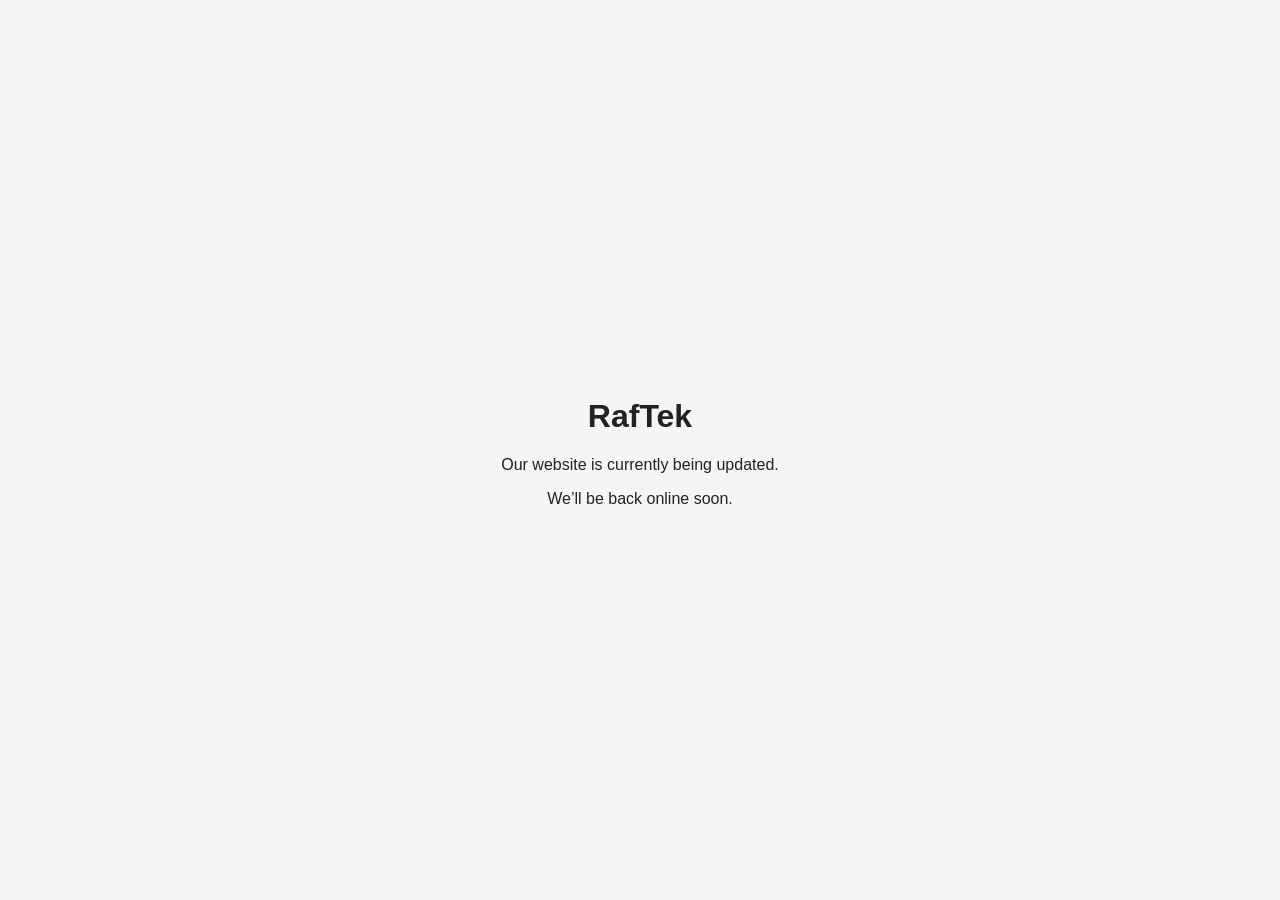
==== commit aeb1425d: "Modify index.html to show website update notice Updated the main content of the index.html file to i" ====
--- a/index.html
+++ b/index.html
@@ -1,602 +1,32 @@
 <!DOCTYPE html>
 <html lang="en">
 <head>
-  <meta charset="UTF-8" />
-  <meta name="viewport" content="width=device-width, initial-scale=1.0" />
+  <meta charset="UTF-8">
+  <meta name="viewport" content="width=device-width, initial-scale=1.0">
+  <title>RafTek</title>
+  <style>
+    body {
+      font-family: Arial, sans-serif;
+      margin: 0;
+      min-height: 100vh;
+      display: flex;
+      justify-content: center;
+      align-items: center;
+      background: #f5f5f5;
+      color: #222;
+      text-align: center;
+    }
 
-  <title>RafTek | Electronic Shelf Label Solutions & IoT Consultancy</title>
-  <meta name="description" content="RafTek provides Electronic Shelf Label solutions, IoT consultancy and systems integration for retailers and technology partners across the UK, EU and Turkey." />
-  <meta name="theme-color" content="#07111f" />
-
-  <link rel="canonical" href="https://raftek.net/" />
-  <link rel="preload" as="image" href="assets/raftek-esl-brand.png" />
-  <link rel="stylesheet" href="style.css" />
-  <link rel="icon" type="image/svg+xml" href="favicon.svg" />
-
-  <meta property="og:type" content="website" />
-  <meta property="og:title" content="RafTek | Electronic Shelf Label Solutions & IoT Consultancy" />
-  <meta property="og:description" content="ESL solutions, IoT consultancy and systems integration across the UK, EU and Turkey." />
-  <meta property="og:url" content="https://raftek.net/" />
-  <meta property="og:image" content="https://raftek.net/assets/raftek-esl-brand.png" />
-  <meta property="og:image:alt" content="RafTek electronic shelf label" />
-
-  <script type="application/ld+json">
-  {
-    "@context": "https://schema.org",
-    "@type": "Organization",
-    "name": "RafTek",
-    "url": "https://raftek.net",
-    "email": "contact@raftek.net",
-    "description": "Electronic Shelf Label solutions, IoT consultancy and systems integration.",
-    "areaServed": [
-      {"@type": "Country", "name": "United Kingdom"},
-      {"@type": "AdministrativeArea", "name": "European Union"},
-      {"@type": "Country", "name": "Turkey"}
-    ]
-  }
-  </script>
+    main {
+      padding: 30px;
+    }
+  </style>
 </head>
-
 <body>
-  <a class="skip-link" href="#main-content">Skip to content</a>
-
-  <header class="site-header">
-    <div class="container nav">
-      <a class="brand" href="#top" aria-label="RafTek home">RafTek</a>
-
-      <!--
-        TO USE A LOGO IMAGE INSTEAD:
-        1. Put your logo file in this folder, for example: assets/logo.png
-        2. Replace the RafTek link above with:
-           <a class="brand brand-logo" href="#top" aria-label="RafTek home">
-             <img src="assets/logo.png" alt="RafTek">
-           </a>
-      -->
-
-      <nav class="nav-links" id="primary-navigation" aria-label="Primary navigation">
-        <a href="#solutions" data-i18n="nav.solutions">ESL Solutions</a>
-        <a href="#why-esl" data-i18n="nav.benefits">Why ESL</a>
-        <a href="#capabilities" data-i18n="nav.capabilities">Capabilities</a>
-        <a href="#consultancy" data-i18n="nav.consultancy">IoT Consultancy</a>
-        <a href="#contact" data-i18n="nav.contact">Contact</a>
-      </nav>
-
-      <div class="language-switcher" aria-label="Language">
-        <button type="button" class="lang-button active" data-lang="en" aria-pressed="true">EN</button>
-        <button type="button" class="lang-button" data-lang="nl" aria-pressed="false">NL</button>
-        <button type="button" class="lang-button" data-lang="tr" aria-pressed="false">TR</button>
-      </div>
-
-      <button class="menu-button" type="button" aria-expanded="false" aria-controls="primary-navigation">
-        <span class="menu-lines" aria-hidden="true"></span>
-        <span data-i18n="nav.menu">Menu</span>
-      </button>
-    </div>
-  </header>
-
-  <main id="main-content">
-
-    <section class="hero" id="top">
-      <div class="container hero-layout">
-        <div class="hero-copy">
-          <p class="eyebrow" data-i18n="hero.eyebrow">Electronic Shelf Label Solutions & IoT</p>
-          <h1 data-i18n="hero.title">Smarter shelf-edge technology for modern retail.</h1>
-          <p class="hero-text" data-i18n="hero.body">
-            RafTek provides electronic shelf label solutions, systems integration and IoT expertise that help retailers modernise pricing and connected store operations.
-          </p>
-
-          <div class="hero-actions">
-            <a class="button primary" href="#solutions" data-i18n="hero.ctaPrimary">Explore ESL Solutions</a>
-            <a class="button secondary" href="#contact" data-i18n="hero.ctaSecondary">Talk to RafTek</a>
-          </div>
-        </div>
-
-        <div class="hero-product">
-          <div class="hero-product-orbit" aria-hidden="true"></div>
-          <img
-            src="assets/raftek-esl-brand.png"
-            alt="RafTek-branded electronic shelf label"
-            data-i18n-alt="hero.imageAlt"
-            width="989"
-            height="519"
-            fetchpriority="high"
-            decoding="async"
-          />
-          <div class="hero-product-caption">
-            <span class="product-live-dot" aria-hidden="true"></span>
-            <span data-i18n="hero.imageCaption">Electronic Shelf Label solution</span>
-          </div>
-        </div>
-      </div>
-
-      <div class="hero-glow glow-one" aria-hidden="true"></div>
-      <div class="hero-glow glow-two" aria-hidden="true"></div>
-    </section>
-
-    <section class="section" id="about">
-      <div class="container split intro-layout">
-        <div>
-          <p class="eyebrow" data-i18n="about.eyebrow">About RafTek</p>
-          <h2 data-i18n="about.title">Retail technology without unnecessary complexity.</h2>
-        </div>
-        <div class="body-copy">
-          <p data-i18n="about.p1">
-            RafTek is an Electronic Shelf Label solutions company and IoT consultancy supporting retailers and technology partners across the UK, European Union and Turkey.
-          </p>
-          <p data-i18n="about.p2">
-            We bring together electronic shelf labels, store connectivity, cloud architecture and business-system integration to create practical solutions that can scale across retail environments.
-          </p>
-        </div>
-      </div>
-    </section>
-
-    <section class="section surface" id="solutions">
-      <div class="container">
-        <div class="section-heading">
-          <p class="eyebrow" data-i18n="solutions.eyebrow">ESL Solutions</p>
-          <h2 data-i18n="solutions.title">A complete electronic shelf label proposition.</h2>
-          <p data-i18n="solutions.body">
-            From the label at the shelf edge to the systems that control it, RafTek provides the technical building blocks needed for reliable ESL deployment.
-          </p>
-        </div>
-
-        <div class="solution-grid">
-          <article class="solution-card">
-            <div class="solution-icon" aria-hidden="true">01</div>
-            <h3 data-i18n="solutions.labelsTitle">Electronic Shelf Labels</h3>
-            <p data-i18n="solutions.labelsBody">
-              E-paper displays for product, price and promotional information, available in configurations suited to different retail environments.
-            </p>
-          </article>
-
-          <article class="solution-card">
-            <div class="solution-icon" aria-hidden="true">02</div>
-            <h3 data-i18n="solutions.connectTitle">Store Connectivity</h3>
-            <p data-i18n="solutions.connectBody">
-              Access points and gateway architecture that connect centrally managed data with labels deployed across the store.
-            </p>
-          </article>
-
-          <article class="solution-card">
-            <div class="solution-icon" aria-hidden="true">03</div>
-            <h3 data-i18n="solutions.manageTitle">Management & Integration</h3>
-            <p data-i18n="solutions.manageBody">
-              Product, pricing and label-management workflows connected to POS, ERP, API, middleware or file-based business processes.
-            </p>
-          </article>
-
-          <article class="solution-card">
-            <div class="solution-icon" aria-hidden="true">04</div>
-            <h3 data-i18n="solutions.deployTitle">Deployment & Support</h3>
-            <p data-i18n="solutions.deployBody">
-              Requirements assessment, technical configuration, rollout planning and ongoing operational support for single-site and multi-site estates.
-            </p>
-          </article>
-        </div>
-
-        <div class="showcase-divider"></div>
-
-        <div class="showcase-heading">
-          <div>
-            <p class="eyebrow" data-i18n="showcase.eyebrow">ESL Display Examples</p>
-            <h2 data-i18n="showcase.title">One technology, adapted to local retail.</h2>
-          </div>
-          <p data-i18n="showcase.body">
-            Electronic shelf labels can present localised pricing, promotions and product information across different currencies, languages and retail formats.
-          </p>
-        </div>
-
-        <div class="showcase-grid">
-          <figure class="showcase-card">
-            <div class="showcase-image-wrap">
-              <img
-                src="assets/esl-netherlands.png"
-                alt="Electronic shelf label showing Dutch promotional pricing"
-                data-i18n-alt="showcase.nlAlt"
-                loading="lazy"
-                decoding="async"
-              />
-            </div>
-            <figcaption>
-              <strong data-i18n="showcase.nlTitle">Netherlands</strong>
-              <span data-i18n="showcase.nlBody">Promotional pricing in euros</span>
-            </figcaption>
-          </figure>
-
-          <figure class="showcase-card">
-            <div class="showcase-image-wrap">
-              <img
-                src="assets/esl-uk.png"
-                alt="Electronic shelf label showing UK promotional pricing"
-                data-i18n-alt="showcase.ukAlt"
-                loading="lazy"
-                decoding="async"
-              />
-            </div>
-            <figcaption>
-              <strong data-i18n="showcase.ukTitle">United Kingdom</strong>
-              <span data-i18n="showcase.ukBody">Promotional pricing in pounds</span>
-            </figcaption>
-          </figure>
-
-          <figure class="showcase-card">
-            <div class="showcase-image-wrap">
-              <img
-                src="assets/esl-turkey-promo.png"
-                alt="Electronic shelf label showing Turkish promotional pricing"
-                data-i18n-alt="showcase.trAlt"
-                loading="lazy"
-                decoding="async"
-              />
-            </div>
-            <figcaption>
-              <strong data-i18n="showcase.trTitle">Turkey</strong>
-              <span data-i18n="showcase.trBody">Promotional pricing in Turkish lira</span>
-            </figcaption>
-          </figure>
-        </div>
-
-        <div class="layout-examples">
-          <div class="layout-examples-copy">
-            <p class="mini-label" data-i18n="showcase.flexLabel">FLEXIBLE PRESENTATION</p>
-            <h3 data-i18n="showcase.flexTitle">Pricing, promotions and product information in one clear format.</h3>
-            <p data-i18n="showcase.flexBody">
-              ESL templates can support standard pricing, promotional messaging, unit pricing and multi-buy offers while keeping the shelf edge consistent and readable.
-            </p>
-          </div>
-
-          <div class="layout-example-images">
-            <div class="layout-example">
-              <img
-                src="assets/esl-turkey-standard.png"
-                alt="Electronic shelf label showing standard Turkish pricing"
-                data-i18n-alt="showcase.standardAlt"
-                loading="lazy"
-                decoding="async"
-              />
-              <span data-i18n="showcase.standardCaption">Standard pricing</span>
-            </div>
-
-            <div class="layout-example">
-              <img
-                src="assets/esl-turkey-multibuy.png"
-                alt="Electronic shelf label showing a Turkish multi-buy offer"
-                data-i18n-alt="showcase.multibuyAlt"
-                loading="lazy"
-                decoding="async"
-              />
-              <span data-i18n="showcase.multibuyCaption">Promotional & multi-buy messaging</span>
-            </div>
-          </div>
-        </div>
-      </div>
-    </section>
-
-    <section class="section" id="why-esl">
-      <div class="container">
-        <div class="section-heading compact">
-          <p class="eyebrow" data-i18n="benefits.eyebrow">Why ESL</p>
-          <h2 data-i18n="benefits.title">Turn shelf-edge pricing into a connected digital process.</h2>
-        </div>
-
-        <div class="benefit-grid">
-          <article class="benefit">
-            <span class="benefit-line"></span>
-            <h3 data-i18n="benefits.speedTitle">Faster price changes</h3>
-            <p data-i18n="benefits.speedBody">Update shelf pricing centrally instead of printing and replacing paper labels manually.</p>
-          </article>
-          <article class="benefit">
-            <span class="benefit-line"></span>
-            <h3 data-i18n="benefits.accuracyTitle">Improved pricing accuracy</h3>
-            <p data-i18n="benefits.accuracyBody">Reduce the risk of shelf prices becoming out of sync with centrally managed product data.</p>
-          </article>
-          <article class="benefit">
-            <span class="benefit-line"></span>
-            <h3 data-i18n="benefits.workTitle">Lower manual workload</h3>
-            <p data-i18n="benefits.workBody">Reduce repetitive printing, sorting, distributing and replacing of paper shelf labels.</p>
-          </article>
-          <article class="benefit">
-            <span class="benefit-line"></span>
-            <h3 data-i18n="benefits.promoTitle">More flexible promotions</h3>
-            <p data-i18n="benefits.promoBody">Support more frequent pricing and promotional changes without creating the same shelf-edge workload.</p>
-          </article>
-          <article class="benefit">
-            <span class="benefit-line"></span>
-            <h3 data-i18n="benefits.centralTitle">Centralised management</h3>
-            <p data-i18n="benefits.centralBody">Create a consistent update process across departments, stores and locations.</p>
-          </article>
-          <article class="benefit">
-            <span class="benefit-line"></span>
-            <h3 data-i18n="benefits.scaleTitle">Scalable deployment</h3>
-            <p data-i18n="benefits.scaleBody">Use a structured rollout model that can expand with store requirements and business priorities.</p>
-          </article>
-        </div>
-      </div>
-    </section>
-
-    <section class="section surface" id="capabilities">
-      <div class="container">
-        <div class="section-heading">
-          <p class="eyebrow" data-i18n="capabilities.eyebrow">Retail ESL Capability</p>
-          <h2 data-i18n="capabilities.title">Built around the way retailers actually operate.</h2>
-          <p data-i18n="capabilities.body">
-            RafTek combines shelf-edge hardware, remote management and integration expertise into a practical operating model for connected retail.
-          </p>
-        </div>
-
-        <div class="capability-layout">
-          <article class="capability-feature">
-            <p class="mini-label" data-i18n="capabilities.storeLabel">STORE OPERATIONS</p>
-            <h3 data-i18n="capabilities.storeTitle">Digital shelf-edge management</h3>
-            <p data-i18n="capabilities.storeBody">
-              Centralise price and product-information updates across electronic shelf labels while maintaining a clear operational process for store teams.
-            </p>
-
-            <div class="feature-points">
-              <span data-i18n="capabilities.store1">Remote price updates</span>
-              <span data-i18n="capabilities.store2">Product information management</span>
-              <span data-i18n="capabilities.store3">Single-site and multi-site operation</span>
-              <span data-i18n="capabilities.store4">Cloud-managed connectivity</span>
-            </div>
-          </article>
-
-          <article class="capability-feature">
-            <p class="mini-label" data-i18n="capabilities.systemLabel">SYSTEMS INTEGRATION</p>
-            <h3 data-i18n="capabilities.systemTitle">Connected to existing business systems</h3>
-            <p data-i18n="capabilities.systemBody">
-              Connect product and pricing data with ESL management systems using the integration method that best fits the surrounding technology environment.
-            </p>
-
-            <div class="feature-points">
-              <span data-i18n="capabilities.system1">API integration</span>
-              <span data-i18n="capabilities.system2">Middleware connectivity</span>
-              <span data-i18n="capabilities.system3">File-based workflows</span>
-              <span data-i18n="capabilities.system4">Supplier-flexible architecture</span>
-            </div>
-          </article>
-        </div>
-
-        <div class="capability-note">
-          <p data-i18n="capabilities.note">
-            Need to understand the right label volumes, connectivity model or integration route for your stores?
-          </p>
-          <a href="#contact" class="text-link" data-i18n="capabilities.cta">Discuss your requirements →</a>
-        </div>
-      </div>
-    </section>
-
-    <section class="section" id="process">
-      <div class="container">
-        <div class="section-heading compact">
-          <p class="eyebrow" data-i18n="process.eyebrow">How We Work</p>
-          <h2 data-i18n="process.title">A clear route from requirements to rollout.</h2>
-        </div>
-
-        <div class="process-grid">
-          <article>
-            <span>01</span>
-            <h3 data-i18n="process.assessTitle">Assess</h3>
-            <p data-i18n="process.assessBody">Understand stores, label volumes, existing systems, connectivity and operational requirements.</p>
-          </article>
-          <article>
-            <span>02</span>
-            <h3 data-i18n="process.designTitle">Design</h3>
-            <p data-i18n="process.designBody">Define hardware, network, cloud and integration architecture suited to the operating environment.</p>
-          </article>
-          <article>
-            <span>03</span>
-            <h3 data-i18n="process.validateTitle">Validate</h3>
-            <p data-i18n="process.validateBody">Confirm connectivity, workflows and operating requirements through a controlled initial deployment.</p>
-          </article>
-          <article>
-            <span>04</span>
-            <h3 data-i18n="process.deployTitle">Deploy</h3>
-            <p data-i18n="process.deployBody">Configure, implement and expand the solution across stores or departments.</p>
-          </article>
-          <article>
-            <span>05</span>
-            <h3 data-i18n="process.supportTitle">Support</h3>
-            <p data-i18n="process.supportBody">Provide technical and operational support for the deployed environment.</p>
-          </article>
-        </div>
-      </div>
-    </section>
-
-    <section class="section dark-section" id="consultancy">
-      <div class="container split dark-layout">
-        <div>
-          <p class="eyebrow light-blue" data-i18n="consultancy.eyebrow">IoT Consultancy</p>
-          <h2 data-i18n="consultancy.title">Connected infrastructure beyond the shelf edge.</h2>
-          <p class="dark-copy" data-i18n="consultancy.body">
-            RafTek supports IoT and systems-integration requirements where devices, gateways, cloud services and business applications need to operate as one coherent solution.
-          </p>
-          <a href="#contact" class="button dark-button" data-i18n="consultancy.cta">Discuss an IoT requirement</a>
-        </div>
-
-        <div class="consultancy-grid">
-          <div>
-            <strong data-i18n="consultancy.item1Title">Connectivity & gateways</strong>
-            <span data-i18n="consultancy.item1Body">Network and device connectivity design.</span>
-          </div>
-          <div>
-            <strong data-i18n="consultancy.item2Title">API & SDK integration</strong>
-            <span data-i18n="consultancy.item2Body">Connecting devices and vendor platforms to business systems.</span>
-          </div>
-          <div>
-            <strong data-i18n="consultancy.item3Title">Cloud architecture</strong>
-            <span data-i18n="consultancy.item3Body">Cost-conscious hosting and remote-management architecture.</span>
-          </div>
-          <div>
-            <strong data-i18n="consultancy.item4Title">Technical supplier evaluation</strong>
-            <span data-i18n="consultancy.item4Body">Comparing hardware, integration models and operational trade-offs.</span>
-          </div>
-        </div>
-      </div>
-    </section>
-
-    <section class="section" id="opportunities">
-      <div class="container partnership-layout">
-        <div>
-          <p class="eyebrow" data-i18n="partners.eyebrow">Partnerships</p>
-          <h2 data-i18n="partners.title">Technology works better when the ecosystem connects.</h2>
-        </div>
-        <div>
-          <p class="partner-copy" data-i18n="partners.body">
-            RafTek works with retailers, POS and ERP providers, systems integrators, hardware manufacturers and technology partners where ESL or IoT capability can add value.
-          </p>
-
-          <div class="partner-tags">
-            <span data-i18n="partners.retail">Retailers</span>
-            <span data-i18n="partners.pos">POS & ERP providers</span>
-            <span data-i18n="partners.integrators">Systems integrators</span>
-            <span data-i18n="partners.hardware">Hardware manufacturers</span>
-            <span data-i18n="partners.iot">IoT technology partners</span>
-          </div>
-        </div>
-      </div>
-    </section>
-
-    <section class="section surface" id="faq">
-      <div class="container faq-layout">
-        <div>
-          <p class="eyebrow" data-i18n="faq.eyebrow">FAQ</p>
-          <h2 data-i18n="faq.title">Common questions.</h2>
-          <p class="muted" data-i18n="faq.intro">A few of the questions businesses typically consider when evaluating ESL.</p>
-        </div>
-
-        <div class="faq-list">
-          <details open>
-            <summary data-i18n="faq.q1">Can RafTek integrate ESLs with existing product or pricing systems?</summary>
-            <p data-i18n="faq.a1">Yes. Integration options can include APIs, middleware and file-based workflows depending on the existing systems and supplier environment.</p>
-          </details>
-
-          <details open>
-            <summary data-i18n="faq.q2">Do we need to replace an entire store at once?</summary>
-            <p data-i18n="faq.a2">No. RafTek supports phased deployments so hardware, connectivity and operating processes can be introduced in a controlled way and expanded across the estate.</p>
-          </details>
-
-          <details open>
-            <summary data-i18n="faq.q3">Does RafTek only work with one ESL manufacturer?</summary>
-            <p data-i18n="faq.a3">No. RafTek uses a supplier-flexible approach and selects hardware and integration options according to project requirements, compatibility and commercial fit.</p>
-          </details>
-
-          <details open>
-            <summary data-i18n="faq.q4">Which markets does RafTek support?</summary>
-            <p data-i18n="faq.a4">RafTek supports projects and partnerships across the United Kingdom, European Union and Turkey.</p>
-          </details>
-        </div>
-      </div>
-    </section>
-
-    <section class="section contact-section" id="contact">
-      <div class="container contact-layout">
-        <div class="contact-copy">
-          <p class="eyebrow light-blue" data-i18n="contact.eyebrow">Contact RafTek</p>
-          <h2 data-i18n="contact.title">Tell us what you are looking to achieve.</h2>
-          <p data-i18n="contact.body">
-            Discuss an ESL deployment, systems-integration requirement, IoT project or commercial partnership.
-          </p>
-
-          <div class="contact-direct">
-            <span data-i18n="contact.directLabel">Prefer email?</span>
-            <a href="mailto:contact@raftek.net">contact@raftek.net</a>
-            <span data-i18n="contact.regions">UK · European Union · Turkey</span>
-          </div>
-        </div>
-
-        <form class="contact-form" action="https://formsubmit.co/contact@raftek.net" method="POST">
-          <input type="hidden" name="_subject" value="New RafTek website enquiry">
-          <input type="hidden" name="_next" value="https://raftek.net/thanks.html">
-          <input type="hidden" name="_template" value="table">
-          <input type="hidden" name="_url" value="https://raftek.net/">
-          <input type="text" name="_honey" class="honeypot" tabindex="-1" autocomplete="off">
-
-          <div class="form-row two">
-            <label>
-              <span data-i18n="form.name">Name</span>
-              <input type="text" name="Name" required autocomplete="name" data-i18n-placeholder="form.namePlaceholder" placeholder="Your name">
-            </label>
-
-            <label>
-              <span data-i18n="form.company">Company</span>
-              <input type="text" name="Company" autocomplete="organization" data-i18n-placeholder="form.companyPlaceholder" placeholder="Company name">
-            </label>
-          </div>
-
-          <div class="form-row two">
-            <label>
-              <span data-i18n="form.email">Work email</span>
-              <input type="email" name="email" required autocomplete="email" data-i18n-placeholder="form.emailPlaceholder" placeholder="you@company.com">
-            </label>
-
-            <label>
-              <span data-i18n="form.phone">Phone</span>
-              <input type="tel" name="Phone" autocomplete="tel" data-i18n-placeholder="form.phonePlaceholder" placeholder="Optional">
-            </label>
-          </div>
-
-          <label>
-            <span data-i18n="form.interest">What can we help with?</span>
-            <select name="Interest" required>
-              <option value="" selected disabled data-i18n="form.select">Select an option</option>
-              <option value="Electronic Shelf Labels" data-i18n="form.optionEsl">Electronic Shelf Labels</option>
-              <option value="Systems Integration" data-i18n="form.optionIntegration">Systems Integration</option>
-              <option value="IoT Consultancy" data-i18n="form.optionIot">IoT Consultancy</option>
-              <option value="Partnership" data-i18n="form.optionPartnership">Commercial / Technology Partnership</option>
-              <option value="Other" data-i18n="form.optionOther">Other</option>
-            </select>
-          </label>
-
-          <label>
-            <span data-i18n="form.message">Tell us briefly about your requirements</span>
-            <textarea name="Message" rows="5" required data-i18n-placeholder="form.messagePlaceholder" placeholder="Store count, approximate label volume, current systems, project objective or anything else useful."></textarea>
-          </label>
-
-          <label class="consent">
-            <input type="checkbox" required name="Privacy acknowledgement" value="Accepted">
-            <span data-i18n="form.consent">I have read the Privacy Notice and understand that RafTek will use the information submitted here to respond to this enquiry.</span>
-          </label>
-
-          <button class="button form-button" type="submit" data-i18n="form.submit">Send enquiry</button>
-          <p class="form-note">
-            <span data-i18n="form.note">Your details are used only to respond to your enquiry.</span>
-            <a href="privacy.html" data-i18n="form.privacyLink">Read our Privacy Notice</a>.
-          </p>
-        </form>
-      </div>
-    </section>
-
+  <main>
+    <h1>RafTek</h1>
+    <p>Our website is currently being updated.</p>
+    <p>We’ll be back online soon.</p>
   </main>
-
-  <footer>
-    <div class="container footer-grid">
-      <div class="footer-brand-area">
-        <a class="brand footer-brand" href="#top">RafTek</a>
-        <p data-i18n="footer.tagline">Electronic Shelf Label Solutions & IoT Consultancy</p>
-      </div>
-
-      <div>
-        <strong data-i18n="footer.contact">Contact</strong>
-        <a href="mailto:contact@raftek.net">contact@raftek.net</a>
-      </div>
-
-      <div>
-        <strong data-i18n="footer.regionsLabel">Regions</strong>
-        <span data-i18n="footer.regions">UK · European Union · Turkey</span>
-      </div>
-
-      <div>
-        <strong data-i18n="footer.info">Information</strong>
-        <a href="privacy.html" data-i18n="footer.privacy">Privacy Notice</a>
-      </div>
-    </div>
-
-    <div class="container footer-bottom">
-      <span>© <span id="year">2026</span> RafTek.</span>
-      <span data-i18n="footer.rights">All rights reserved.</span>
-    </div>
-  </footer>
-
-  <script src="script.js"></script>
 </body>
 </html>
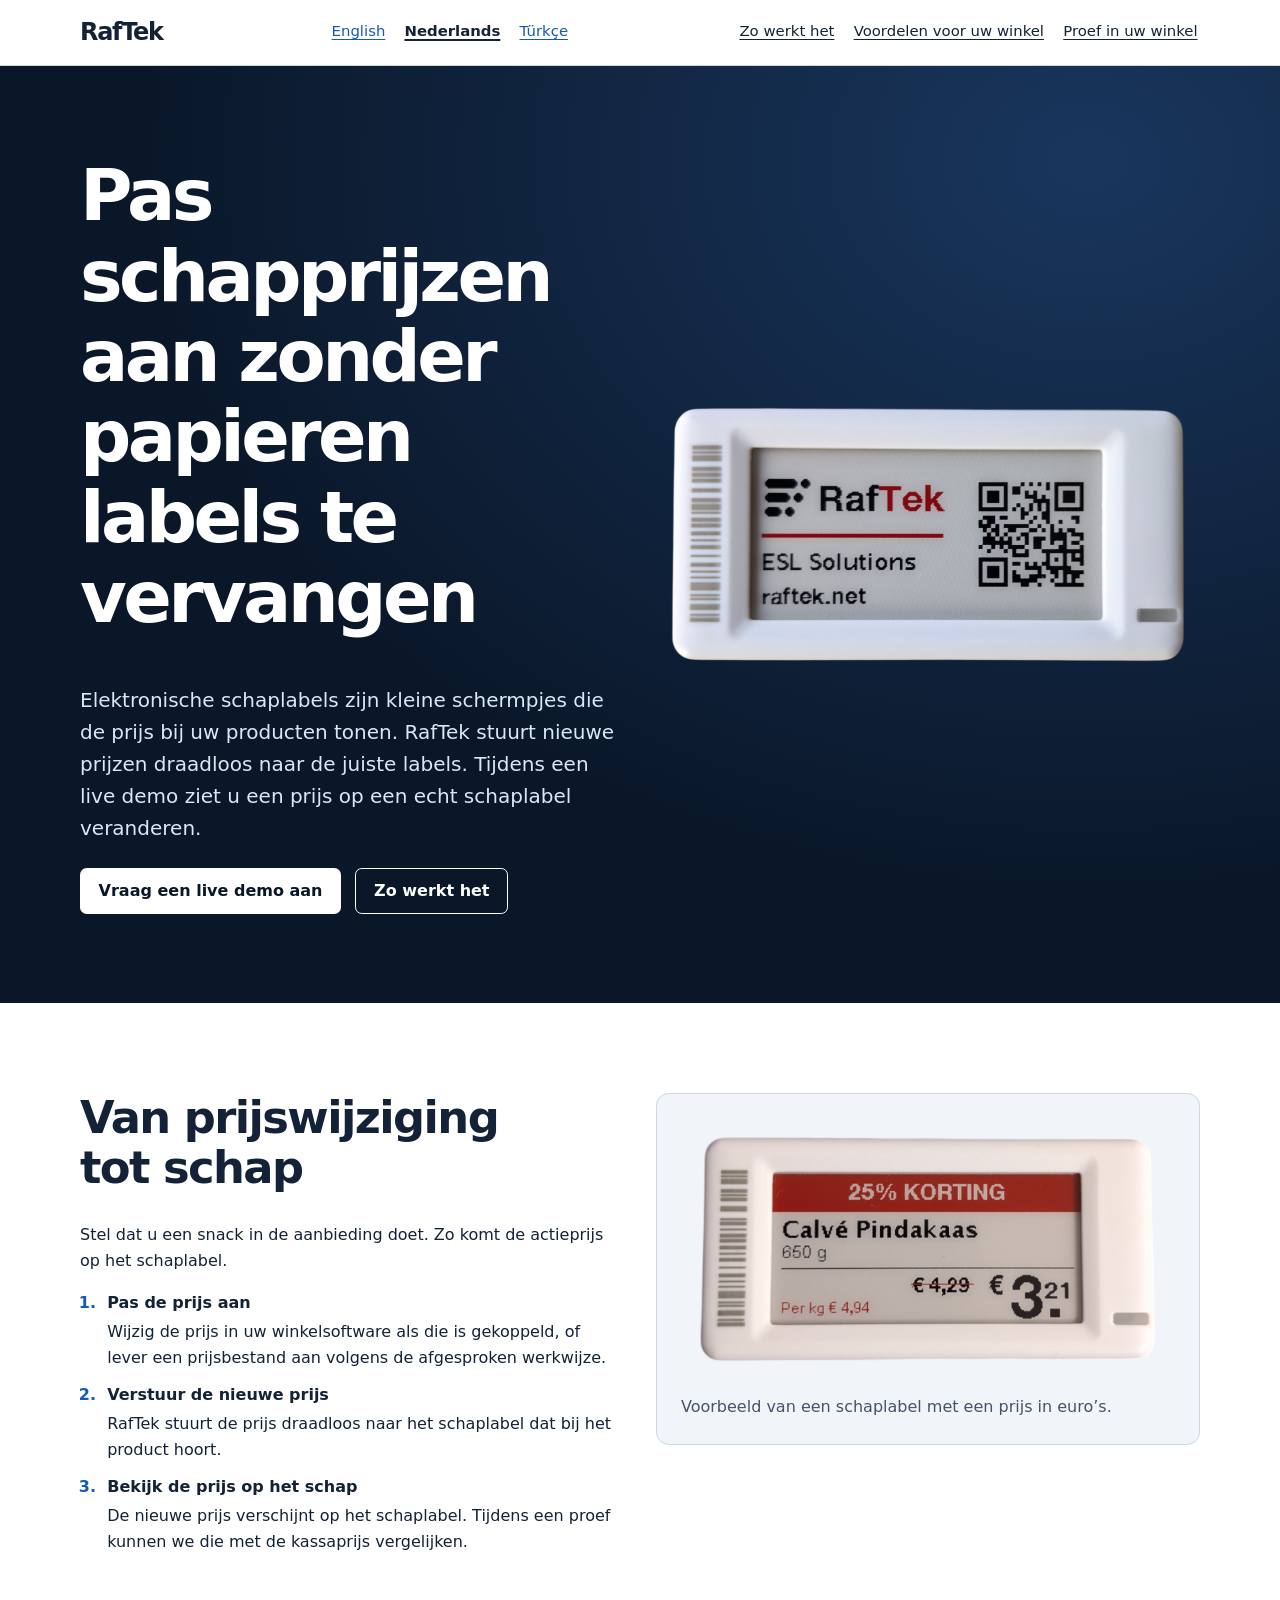
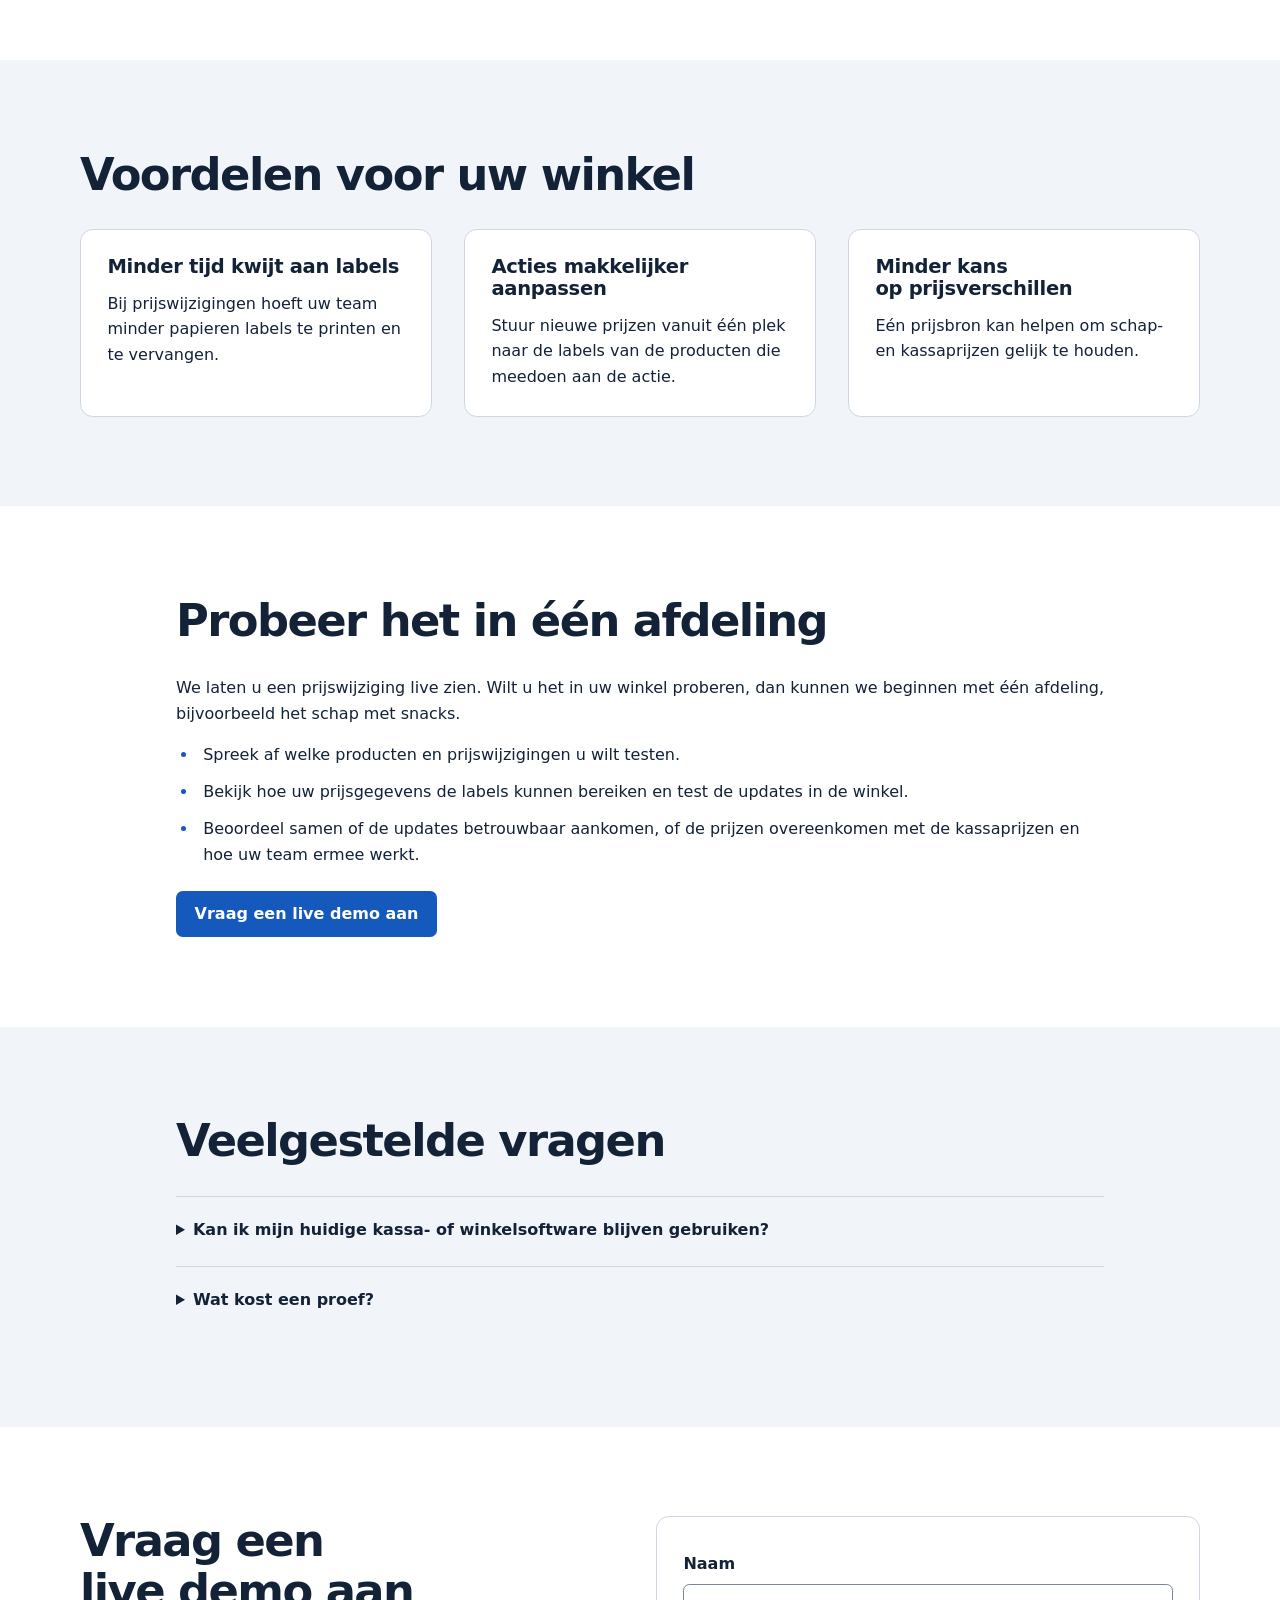
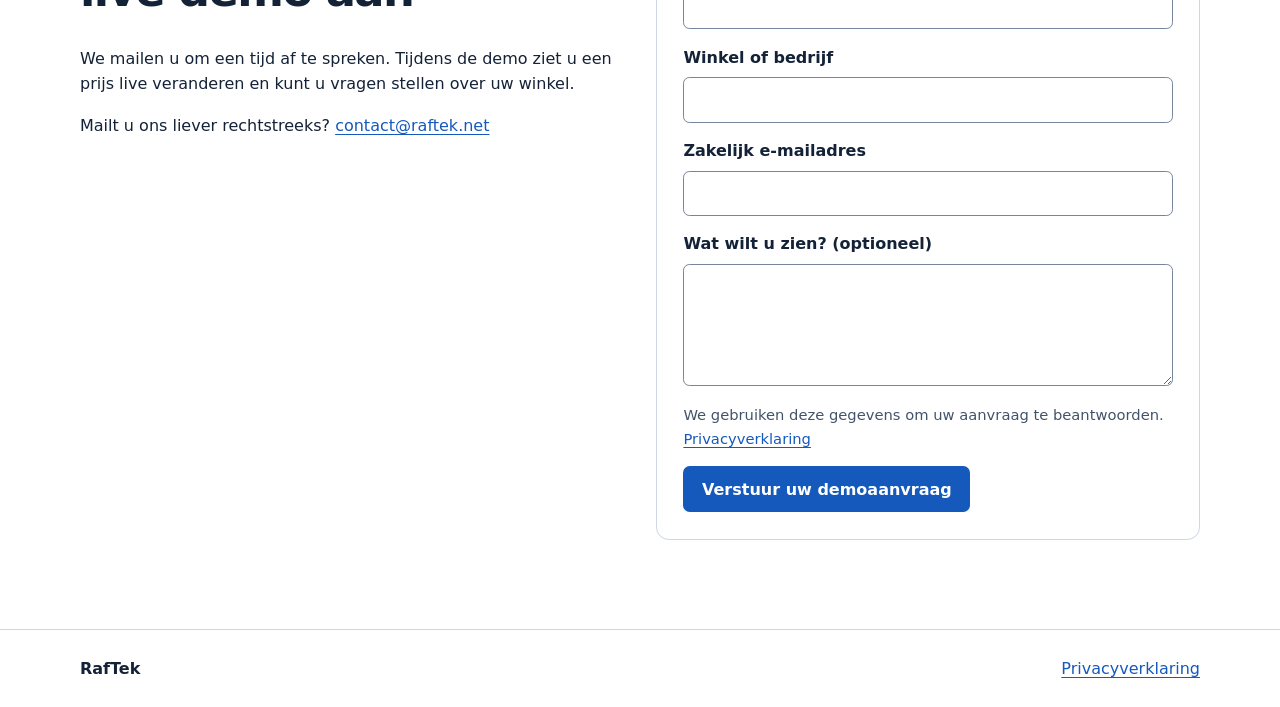
==== commit d6d94ab1: "Add files via upload" ====
--- a/index.html
+++ b/index.html
@@ -1,32 +1,147 @@
-<!DOCTYPE html>
-<html lang="en">
+<!doctype html>
+<html lang="nl">
 <head>
-  <meta charset="UTF-8">
-  <meta name="viewport" content="width=device-width, initial-scale=1.0">
-  <title>RafTek</title>
-  <style>
-    body {
-      font-family: Arial, sans-serif;
-      margin: 0;
-      min-height: 100vh;
-      display: flex;
-      justify-content: center;
-      align-items: center;
-      background: #f5f5f5;
-      color: #222;
-      text-align: center;
-    }
-
-    main {
-      padding: 30px;
-    }
-  </style>
+  <meta charset="utf-8">
+  <meta name="viewport" content="width=device-width, initial-scale=1">
+  <meta name="theme-color" content="#0a1729">
+  <link rel="stylesheet" href="../raftek-pilot.css">
+  <link rel="icon" href="../favicon.svg" type="image/svg+xml">
+  <title>Elektronische schaplabels voor winkels | RafTek</title>
+  <meta name="description" content="Ontdek hoe u schapprijzen draadloos bijwerkt, vraag een live demo aan en bespreek een proef in één afdeling van uw winkel.">
+  <link rel="canonical" href="https://raftek.net/nl/">
+  <link rel="alternate" hreflang="en" href="https://raftek.net/">
+  <link rel="alternate" hreflang="nl" href="https://raftek.net/nl/">
+  <link rel="alternate" hreflang="tr" href="https://raftek.net/tr/">
+  <link rel="alternate" hreflang="x-default" href="https://raftek.net/">
+  <meta property="og:type" content="website">
+  <meta property="og:title" content="Elektronische schaplabels voor winkels | RafTek">
+  <meta property="og:description" content="Ontdek hoe u schapprijzen draadloos bijwerkt, vraag een live demo aan en bespreek een proef in één afdeling van uw winkel.">
+  <meta property="og:url" content="https://raftek.net/nl/">
+  <meta property="og:image" content="https://raftek.net/assets/raftek-esl-brand.png">
+  <meta property="og:image:alt" content="Elektronisch schaplabel van RafTek met een digitale prijsweergave">
 </head>
 <body>
-  <main>
-    <h1>RafTek</h1>
-    <p>Our website is currently being updated.</p>
-    <p>We’ll be back online soon.</p>
+  <a class="skip" href="#main">Direct naar de inhoud</a>
+  <header class="site-header">
+    <div class="wrap header-inner">
+      <a class="brand" href="./">RafTek</a>
+      <nav class="languages" aria-label="Taal kiezen">
+        <a href="../" lang="en" hreflang="en">English</a>
+        <a href="./" lang="nl" hreflang="nl" aria-current="page">Nederlands</a>
+        <a href="../tr/" lang="tr" hreflang="tr">Türkçe</a>
+      </nav>
+      <nav class="site-nav" aria-label="Hoofdnavigatie">
+        <a href="#how">Zo werkt het</a>
+        <a href="#benefits">Voordelen voor uw winkel</a>
+        <a href="#pilot">Proef in uw winkel</a>
+      </nav>
+    </div>
+  </header>
+
+  <main id="main" tabindex="-1">
+    <section class="hero" aria-labelledby="hero-heading">
+      <div class="wrap split">
+        <div>
+          <h1 id="hero-heading">Pas schapprijzen aan zonder papieren labels te vervangen</h1>
+          <p>Elektronische schaplabels zijn kleine schermpjes die de prijs bij uw producten tonen. RafTek stuurt nieuwe prijzen draadloos naar de juiste labels. Tijdens een live demo ziet u een prijs op een echt schaplabel veranderen.</p>
+          <div class="actions">
+            <a class="button" href="#contact">Vraag een live demo aan</a>
+            <a class="button secondary" href="#how">Zo werkt het</a>
+          </div>
+        </div>
+        <img src="../assets/raftek-esl-brand.png" alt="Elektronisch schaplabel van RafTek met een digitale prijsweergave"
+             width="989" height="519" fetchpriority="high" decoding="async">
+      </div>
+    </section>
+
+    <section id="how" class="section" aria-labelledby="how-heading">
+      <div class="wrap split">
+        <div>
+          <h2 id="how-heading">Van prijswijziging tot schap</h2>
+          <p>Stel dat u een snack in de aanbieding doet. Zo komt de actieprijs op het schaplabel.</p>
+          <ol class="steps">
+            <li><strong>Pas de prijs aan</strong><p>Wijzig de prijs in uw winkelsoftware als die is gekoppeld, of lever een prijsbestand aan volgens de afgesproken werkwijze.</p></li>
+            <li><strong>Verstuur de nieuwe prijs</strong><p>RafTek stuurt de prijs draadloos naar het schaplabel dat bij het product hoort.</p></li>
+            <li><strong>Bekijk de prijs op het schap</strong><p>De nieuwe prijs verschijnt op het schaplabel. Tijdens een proef kunnen we die met de kassaprijs vergelijken.</p></li>
+          </ol>
+        </div>
+        <figure class="product-example">
+          <img src="../assets/esl-netherlands.png" alt="Digitaal schaplabel met een productprijs in euro’s" loading="lazy" decoding="async">
+          <figcaption>Voorbeeld van een schaplabel met een prijs in euro’s.</figcaption>
+        </figure>
+      </div>
+    </section>
+
+    <section id="benefits" class="section surface" aria-labelledby="benefits-heading">
+      <div class="wrap">
+        <h2 id="benefits-heading">Voordelen voor uw winkel</h2>
+        <div class="grid">
+          <div class="card"><h3>Minder tijd kwijt aan labels</h3><p>Bij prijswijzigingen hoeft uw team minder papieren labels te printen en te vervangen.</p></div>
+          <div class="card"><h3>Acties makkelijker aanpassen</h3><p>Stuur nieuwe prijzen vanuit één plek naar de labels van de producten die meedoen aan de actie.</p></div>
+          <div class="card"><h3>Minder kans op prijsverschillen</h3><p>Eén prijsbron kan helpen om schap- en kassaprijzen gelijk te houden.</p></div>
+        </div>
+      </div>
+    </section>
+
+    <section id="pilot" class="section" aria-labelledby="pilot-heading">
+      <div class="wrap reading">
+        <h2 id="pilot-heading">Probeer het in één afdeling</h2>
+        <p>We laten u een prijswijziging live zien. Wilt u het in uw winkel proberen, dan kunnen we beginnen met één afdeling, bijvoorbeeld het schap met snacks.</p>
+        <ul class="pilot-list">
+          <li>Spreek af welke producten en prijswijzigingen u wilt testen.</li>
+          <li>Bekijk hoe uw prijsgegevens de labels kunnen bereiken en test de updates in de winkel.</li>
+          <li>Beoordeel samen of de updates betrouwbaar aankomen, of de prijzen overeenkomen met de kassaprijzen en hoe uw team ermee werkt.</li>
+        </ul>
+        <div class="actions"><a class="button" href="#contact">Vraag een live demo aan</a></div>
+      </div>
+    </section>
+
+    <section id="faq" class="section surface" aria-labelledby="faq-heading">
+      <div class="wrap reading">
+        <h2 id="faq-heading">Veelgestelde vragen</h2>
+        <details><summary>Kan ik mijn huidige kassa- of winkelsoftware blijven gebruiken?</summary><p>We controleren welke product- en prijsgegevens uw systeem kan delen. Bij Mikro hangt de koppeling af van de versie en de toegang die u of uw softwareleverancier kan geven. Soms is een spreadsheet of ander bestand een optie.</p></details>
+        <details><summary>Wat kost een proef?</summary><p>Dat hangt af van het aantal labels, hoe de prijsgegevens worden aangeleverd en wat er op locatie nodig is. We bespreken de omvang voordat u beslist of u wilt beginnen.</p></details>
+      </div>
+    </section>
+
+    <section id="contact" class="section" aria-labelledby="contact-heading">
+      <div class="wrap split">
+        <div>
+          <h2 id="contact-heading">Vraag een live demo aan</h2>
+          <p>We mailen u om een tijd af te spreken. Tijdens de demo ziet u een prijs live veranderen en kunt u vragen stellen over uw winkel.</p>
+          <p>Mailt u ons liever rechtstreeks? <a href="mailto:contact@raftek.net">contact@raftek.net</a></p>
+        </div>
+        <form class="form card" action="https://formsubmit.co/contact@raftek.net" method="post">
+          <input type="hidden" name="_subject" value="RafTek NL — Aanvraag voor een live demo">
+          <input type="hidden" name="_next" value="https://raftek.net/nl/thanks.html">
+          <input type="hidden" name="_template" value="table">
+          <input type="hidden" name="Page language" value="nl">
+          <div hidden><input type="text" name="_honey" tabindex="-1" autocomplete="off"></div>
+
+          <label class="field" for="name">Naam</label>
+          <input id="name" name="Name" autocomplete="name" maxlength="120" required>
+
+          <label class="field" for="company">Winkel of bedrijf</label>
+          <input id="company" name="Company" autocomplete="organization" maxlength="160" required>
+
+          <label class="field" for="email">Zakelijk e-mailadres</label>
+          <input id="email" type="email" name="email" autocomplete="email" maxlength="254" required>
+
+          <label class="field" for="message">Wat wilt u zien? (optioneel)</label>
+          <textarea id="message" name="Message" rows="4" maxlength="1500"></textarea>
+
+          <p class="note">We gebruiken deze gegevens om uw aanvraag te beantwoorden. <a href="../privacy.html">Privacyverklaring</a></p>
+          <button class="button" type="submit">Verstuur uw demoaanvraag</button>
+        </form>
+      </div>
+    </section>
   </main>
+
+  <footer class="site-footer">
+    <div class="wrap footer-inner">
+      <strong>RafTek</strong>
+      <a href="../privacy.html">Privacyverklaring</a>
+    </div>
+  </footer>
 </body>
 </html>
--- a/raftek-pilot.css
+++ b/raftek-pilot.css
@@ -0,0 +1,398 @@
+:root {
+  color-scheme: light;
+  --navy: #0a1729;
+  --ink: #132237;
+  --muted: #43536a;
+  --accent: #1559bc;
+  --accent-hover: #104895;
+  --line: #ccd6e4;
+  --panel: #f1f5fa;
+  --page: #fff;
+  --radius: 0.8rem;
+  --space: clamp(3rem, 7vw, 6rem);
+}
+
+*,
+*::before,
+*::after {
+  box-sizing: border-box;
+}
+
+body {
+  margin: 0;
+  background: var(--page);
+  color: var(--ink);
+  font: 1rem/1.6 system-ui, sans-serif;
+}
+
+html {
+  scroll-padding-top: 1rem;
+}
+
+a {
+  color: var(--accent);
+  text-underline-offset: 0.17em;
+}
+
+:focus-visible {
+  outline: 3px solid #bd4b04;
+  outline-offset: 4px;
+}
+
+[hidden] {
+  display: none !important;
+}
+
+h1,
+h2,
+h3 {
+  margin: 0 0 0.65em;
+  line-height: 1.12;
+  overflow-wrap: break-word;
+  text-wrap: balance;
+}
+
+h1 {
+  max-width: 18ch;
+  font-size: clamp(2.5rem, 5.6vw, 4.75rem);
+  letter-spacing: -0.05em;
+}
+
+h2 {
+  font-size: clamp(1.75rem, 4vw, 2.8rem);
+  letter-spacing: -0.035em;
+}
+
+h3 {
+  font-size: 1.22rem;
+  letter-spacing: -0.015em;
+}
+
+p {
+  margin: 0 0 1rem;
+}
+
+img {
+  display: block;
+  max-inline-size: 100%;
+  block-size: auto;
+}
+
+.wrap {
+  width: min(100% - 2rem, 70rem);
+  margin-inline: auto;
+}
+
+.skip {
+  position: absolute;
+  inset: 0 auto auto 1rem;
+  z-index: 2;
+  padding: 0.6rem 1rem;
+  transform: translateY(-150%);
+  background: var(--page);
+}
+
+.skip:focus {
+  transform: translateY(0.5rem);
+}
+
+.site-header {
+  border-bottom: 1px solid var(--line);
+}
+
+.header-inner,
+.site-nav,
+.languages,
+.actions {
+  display: flex;
+  flex-wrap: wrap;
+  align-items: center;
+  gap: 0.55rem 0.9rem;
+}
+
+.header-inner {
+  justify-content: space-between;
+  padding-block: 0.65rem;
+}
+
+.brand {
+  color: inherit;
+  font-size: 1.5rem;
+  font-weight: 800;
+  letter-spacing: -0.055em;
+  text-decoration: none;
+}
+
+.site-nav a,
+.languages a {
+  display: inline-flex;
+  align-items: center;
+  min-block-size: 2.75rem;
+  padding-inline: 0.15rem;
+  font-size: 0.93rem;
+  text-decoration-thickness: 0.08em;
+}
+
+.site-nav a {
+  color: var(--ink);
+}
+
+.languages [aria-current="page"] {
+  color: var(--ink);
+  font-weight: 700;
+  text-decoration-thickness: 0.15em;
+}
+
+.hero {
+  padding-block: var(--space);
+  background: radial-gradient(ellipse at 85% 10%, #19365d 0, var(--navy) 62%);
+  color: #fff;
+}
+
+.hero p {
+  color: #dce7f6;
+  font-size: clamp(1.05rem, 2vw, 1.25rem);
+  max-width: 52ch;
+}
+
+.hero img {
+  width: 100%;
+  border-radius: var(--radius);
+}
+
+.actions {
+  margin-top: 1.5rem;
+}
+
+.button {
+  display: inline-flex;
+  justify-content: center;
+  align-items: center;
+  min-block-size: 2.75rem;
+  padding: 0.58rem 1.1rem;
+  border: 1px solid transparent;
+  border-radius: 0.42rem;
+  background: var(--accent);
+  color: #fff;
+  font: inherit;
+  font-weight: 700;
+  text-align: center;
+  text-decoration: none;
+  cursor: pointer;
+}
+
+.button:hover {
+  background: var(--accent-hover);
+}
+
+.button.secondary {
+  border-color: currentColor;
+  background: transparent;
+  color: var(--accent);
+}
+
+.button.secondary:hover {
+  background: #e7eef9;
+}
+
+.hero .button {
+  background: #fff;
+  color: var(--navy);
+}
+
+.hero .button:hover {
+  background: #dce7f6;
+}
+
+.hero .button.secondary {
+  background: transparent;
+  color: #fff;
+}
+
+.hero .button.secondary:hover {
+  background: #253b59;
+}
+
+.hero :focus-visible {
+  outline-color: #ffc684;
+}
+
+.section {
+  padding-block: var(--space);
+}
+
+.surface {
+  background: var(--panel);
+}
+
+.grid,
+.split {
+  display: grid;
+  gap: clamp(1rem, 3vw, 2rem);
+}
+
+.grid {
+  grid-template-columns: repeat(3, minmax(0, 1fr));
+}
+
+.split {
+  grid-template-columns: repeat(2, minmax(0, 1fr));
+  align-items: start;
+}
+
+.hero .split {
+  align-items: center;
+}
+
+.card {
+  padding: clamp(1.1rem, 3vw, 1.65rem);
+  border: 1px solid var(--line);
+  border-radius: var(--radius);
+  background: var(--page);
+}
+
+.card > :last-child {
+  margin-bottom: 0;
+}
+
+.reading {
+  max-width: 58rem;
+}
+
+.steps,
+.pilot-list {
+  padding-inline-start: 1.35rem;
+}
+
+.steps li,
+.pilot-list li {
+  padding-inline-start: 0.35rem;
+}
+
+.steps li::marker,
+.pilot-list li::marker {
+  color: var(--accent);
+  font-weight: 700;
+}
+
+.steps li + li,
+.pilot-list li + li {
+  margin-top: 0.7rem;
+}
+
+.steps li p {
+  margin: 0.25rem 0 0;
+}
+
+.product-example {
+  margin: 0;
+  padding: clamp(0.9rem, 3vw, 1.5rem);
+  border: 1px solid var(--line);
+  border-radius: var(--radius);
+  background: var(--panel);
+}
+
+.product-example img {
+  max-block-size: 24rem;
+  margin-inline: auto;
+  object-fit: contain;
+  border-radius: 0.45rem;
+}
+
+.product-example figcaption {
+  margin-top: 0.8rem;
+  color: var(--muted);
+}
+
+details {
+  padding: 0.8rem 0;
+  border-top: 1px solid var(--line);
+}
+
+summary {
+  min-block-size: 2.75rem;
+  padding-block: 0.45rem;
+  font-weight: 700;
+  cursor: pointer;
+}
+
+summary + p,
+summary + div {
+  margin-top: 0.4rem;
+}
+
+.form {
+  display: grid;
+  gap: 0.45rem;
+  align-content: start;
+}
+
+.form .button {
+  justify-self: start;
+  margin-top: 0.55rem;
+}
+
+.field {
+  margin-top: 0.5rem;
+  font-weight: 650;
+}
+
+.form input:not([type="hidden"]),
+.form textarea {
+  display: block;
+  width: 100%;
+  min-block-size: 2.75rem;
+  padding: 0.55rem 0.75rem;
+  border: 1px solid #77869b;
+  border-radius: 0.4rem;
+  background: var(--page);
+  color: var(--ink);
+  font: inherit;
+}
+
+.form textarea {
+  resize: vertical;
+}
+
+.note {
+  margin: 0.65rem 0 0;
+}
+
+.note {
+  color: var(--muted);
+  font-size: 0.92rem;
+}
+
+.site-footer {
+  padding-block: 1.6rem;
+  border-top: 1px solid var(--line);
+}
+
+.footer-inner {
+  display: flex;
+  flex-wrap: wrap;
+  justify-content: space-between;
+  gap: 0.5rem 1.5rem;
+}
+
+.site-footer a {
+  overflow-wrap: anywhere;
+}
+
+.thanks {
+  min-block-size: 65vh;
+  padding-block: var(--space);
+}
+
+@media (max-width: 51rem) {
+  .site-nav {
+    flex-basis: 100%;
+  }
+}
+
+@media (max-width: 42rem) {
+  .grid,
+  .split {
+    grid-template-columns: 1fr;
+  }
+}
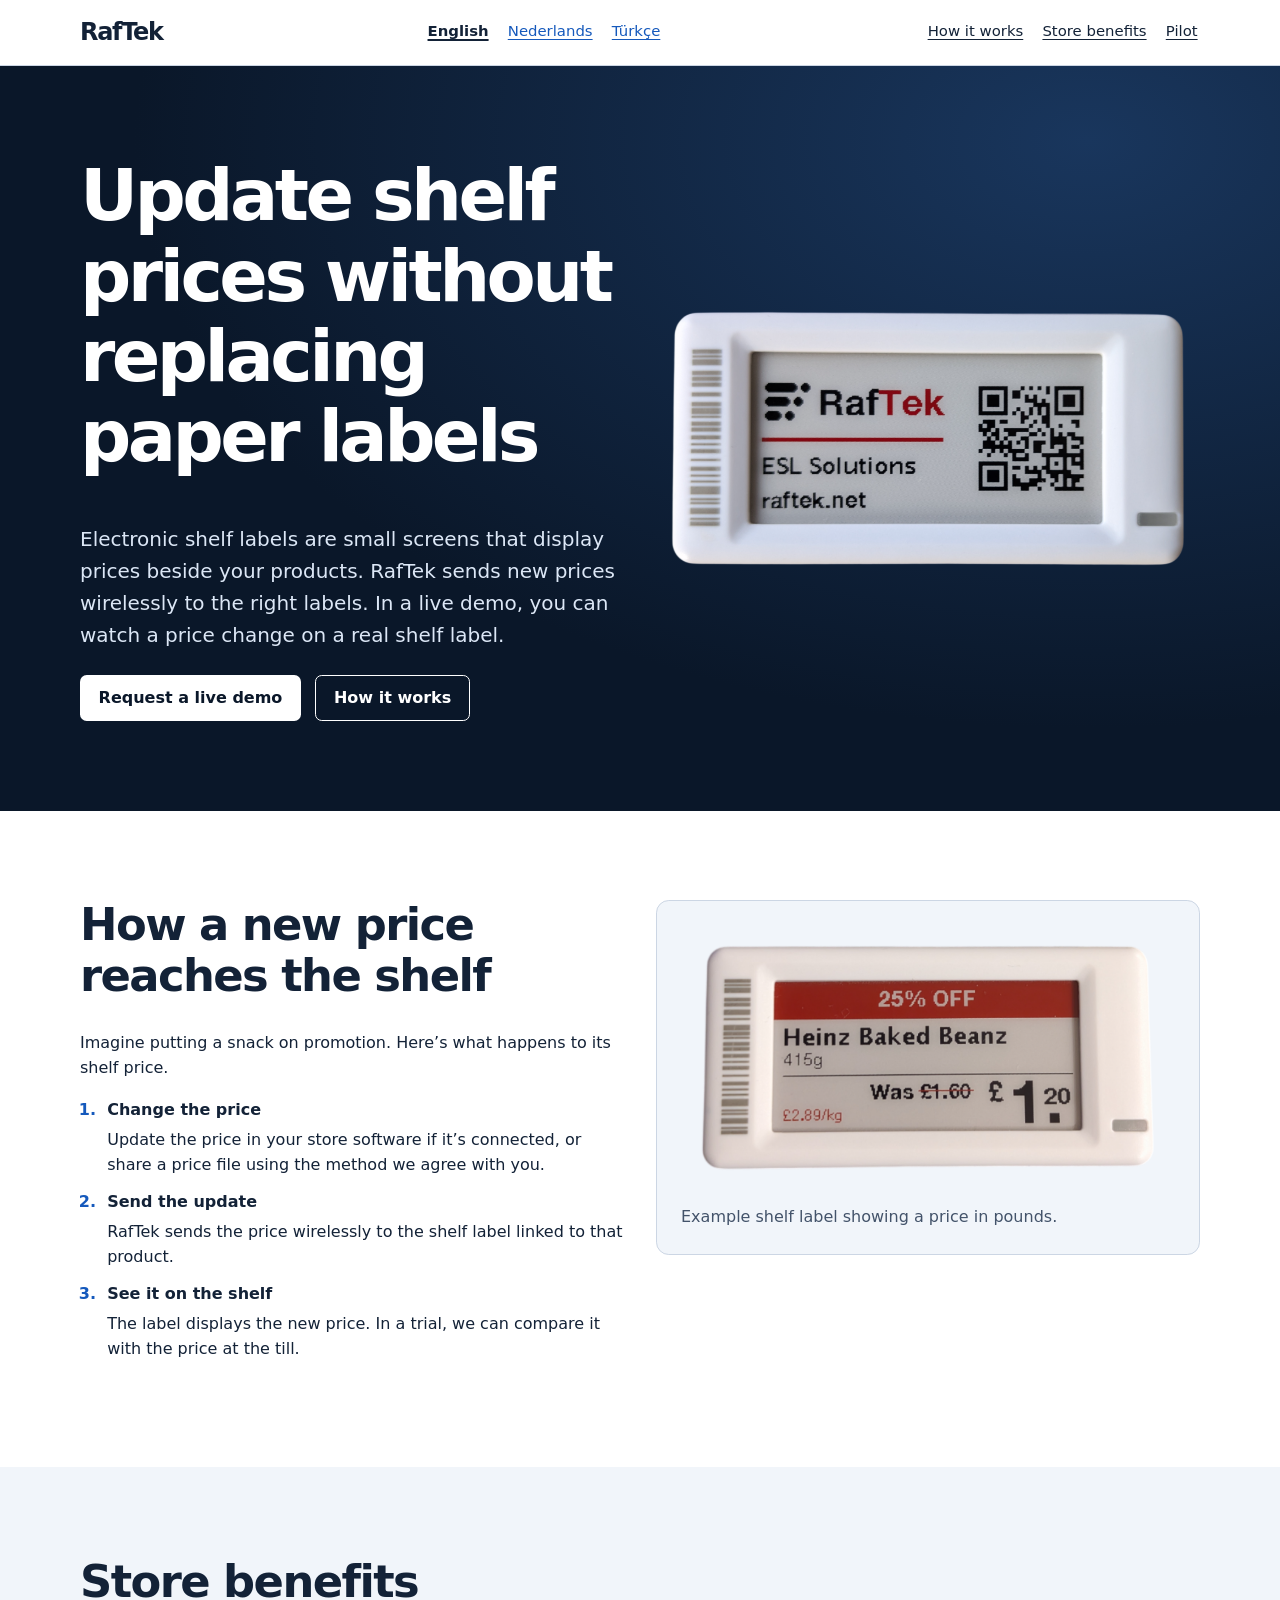
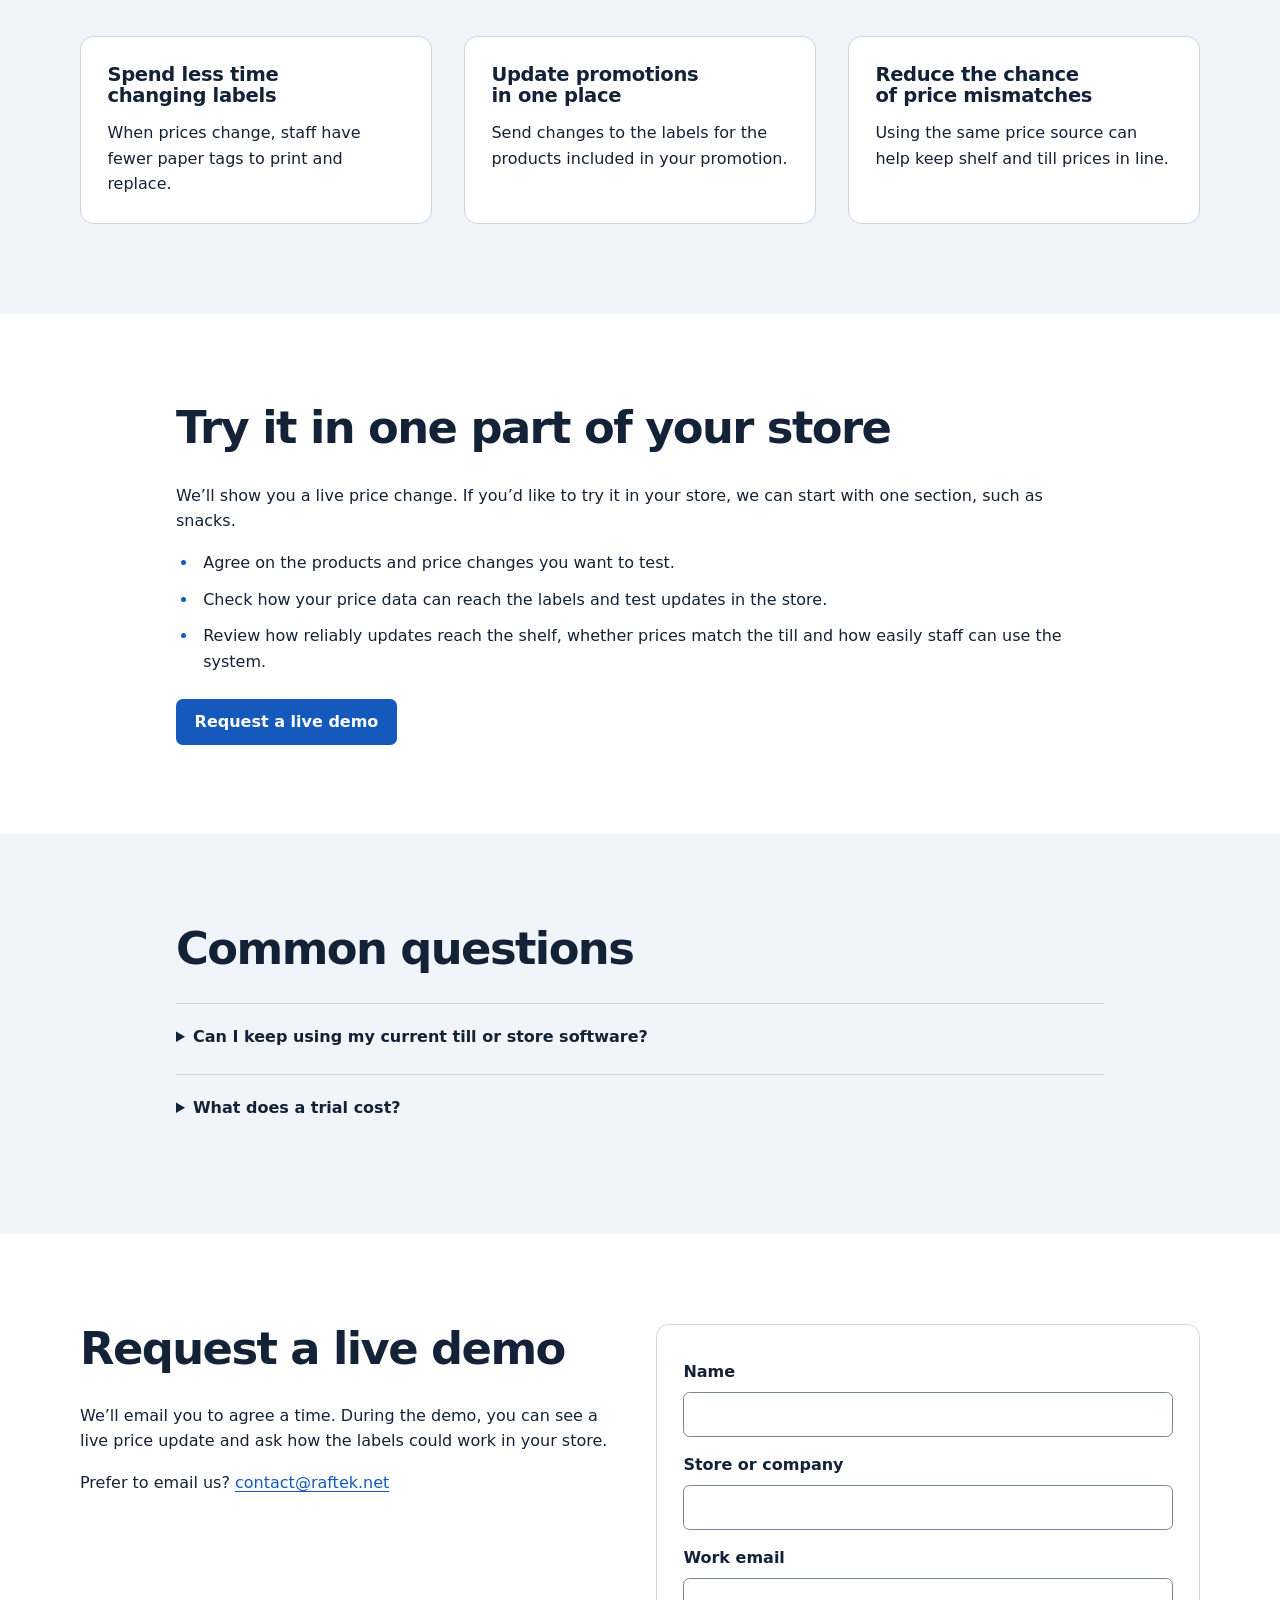
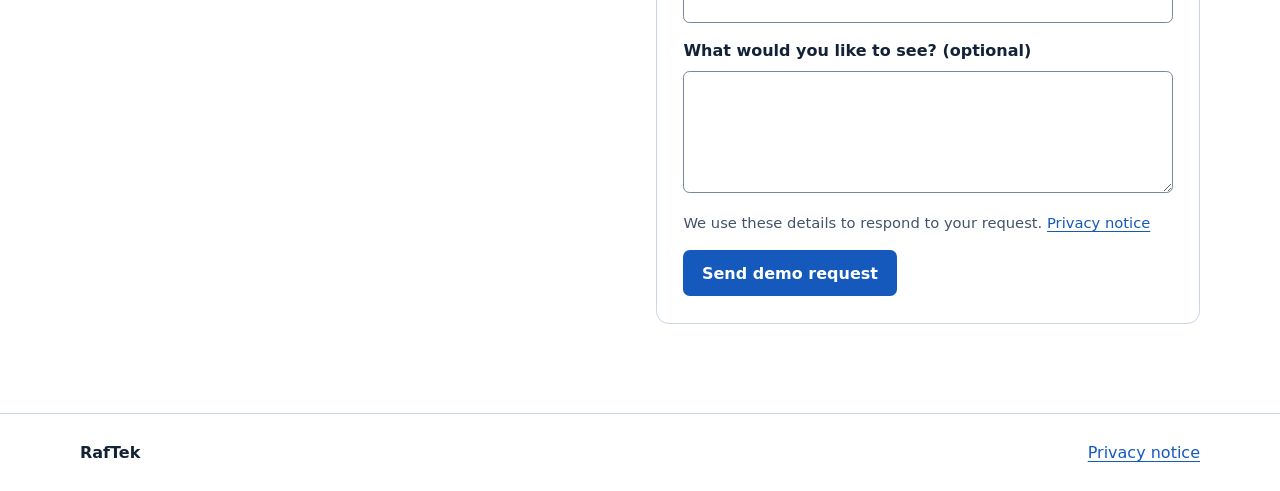
==== commit 1adb309e: "Update print statement from 'Hello' to 'Goodbye'" ====
--- a/index.html
+++ b/index.html
@@ -1,39 +1,485 @@
 <!doctype html>
-<html lang="nl">
+<html lang="en">
 <head>
   <meta charset="utf-8">
   <meta name="viewport" content="width=device-width, initial-scale=1">
   <meta name="theme-color" content="#0a1729">
-  <link rel="stylesheet" href="../raftek-pilot.css">
-  <link rel="icon" href="../favicon.svg" type="image/svg+xml">
-  <title>Elektronische schaplabels voor winkels | RafTek</title>
-  <meta name="description" content="Ontdek hoe u schapprijzen draadloos bijwerkt, vraag een live demo aan en bespreek een proef in één afdeling van uw winkel.">
-  <link rel="canonical" href="https://raftek.net/nl/">
-  <link rel="alternate" hreflang="en" href="https://raftek.net/">
-  <link rel="alternate" hreflang="nl" href="https://raftek.net/nl/">
-  <link rel="alternate" hreflang="tr" href="https://raftek.net/tr/">
-  <link rel="alternate" hreflang="x-default" href="https://raftek.net/">
+  <title>Electronic shelf labels for retailers | RafTek</title>
+  <meta name="description" content="See how electronic shelf labels update prices wirelessly, request a live RafTek demo and explore a trial in one section of your store.">
+  <link rel="canonical" href="https://raftek.net/">
+  <link rel="icon" href="./favicon.svg" type="image/svg+xml">
   <meta property="og:type" content="website">
-  <meta property="og:title" content="Elektronische schaplabels voor winkels | RafTek">
-  <meta property="og:description" content="Ontdek hoe u schapprijzen draadloos bijwerkt, vraag een live demo aan en bespreek een proef in één afdeling van uw winkel.">
-  <meta property="og:url" content="https://raftek.net/nl/">
+  <meta property="og:title" content="Electronic shelf labels for retailers | RafTek">
+  <meta property="og:description" content="See how electronic shelf labels update prices wirelessly, request a live RafTek demo and explore a trial in one section of your store.">
+  <meta property="og:url" content="https://raftek.net/">
   <meta property="og:image" content="https://raftek.net/assets/raftek-esl-brand.png">
-  <meta property="og:image:alt" content="Elektronisch schaplabel van RafTek met een digitale prijsweergave">
+  <meta property="og:image:alt" content="RafTek electronic shelf label with a digital price display">
+  <script>
+    (() => {
+      const titles = {
+        "en": "Electronic shelf labels for retailers | RafTek",
+        "nl": "Elektronische schaplabels voor winkels | RafTek",
+        "tr": "Perakende için elektronik raf etiketleri | RafTek"
+      };
+      const descriptions = {
+        "en": "See how electronic shelf labels update prices wirelessly, request a live RafTek demo and explore a trial in one section of your store.",
+        "nl": "Ontdek hoe u schapprijzen draadloos bijwerkt, vraag een live demo aan en bespreek een proef in één afdeling van uw winkel.",
+        "tr": "Raf fiyatlarının kablosuz olarak nasıl güncellendiğini öğrenin, canlı demo talep edin ve mağazanızın bir bölümünde pilot uygulamayı görüşün."
+      };
+      const params = new URLSearchParams(window.location.search);
+      const requested = params.get("lang");
+      const language = requested === "nl" || requested === "tr" ? requested : "en";
+      const page = document.documentElement;
+
+      page.dataset.language = language;
+      page.lang = language;
+      document.title = titles[language];
+      document.querySelector('meta[name="description"]').content = descriptions[language];
+
+      if (params.get("sent") === "1") {
+        page.dataset.demoSent = "";
+      }
+    })();
+  </script>
+  <style>
+  :root {
+    color-scheme: light;
+    --navy: #0a1729;
+    --ink: #132237;
+    --muted: #43536a;
+    --accent: #1559bc;
+    --accent-hover: #104895;
+    --line: #ccd6e4;
+    --panel: #f1f5fa;
+    --page: #fff;
+    --radius: 0.8rem;
+    --space: clamp(3rem, 7vw, 6rem);
+  }
+
+  *,
+  *::before,
+  *::after {
+    box-sizing: border-box;
+  }
+
+  body {
+    margin: 0;
+    background: var(--page);
+    color: var(--ink);
+    font: 1rem/1.6 system-ui, sans-serif;
+  }
+
+  html {
+    scroll-padding-top: 1rem;
+  }
+
+  a {
+    color: var(--accent);
+    text-underline-offset: 0.17em;
+  }
+
+  :focus-visible {
+    outline: 3px solid #bd4b04;
+    outline-offset: 4px;
+  }
+
+  [hidden] {
+    display: none !important;
+  }
+
+  h1,
+  h2,
+  h3 {
+    margin: 0 0 0.65em;
+    line-height: 1.12;
+    overflow-wrap: break-word;
+    text-wrap: balance;
+  }
+
+  h1 {
+    max-width: 18ch;
+    font-size: clamp(2.5rem, 5.6vw, 4.75rem);
+    letter-spacing: -0.05em;
+  }
+
+  h2 {
+    font-size: clamp(1.75rem, 4vw, 2.8rem);
+    letter-spacing: -0.035em;
+  }
+
+  h3 {
+    font-size: 1.22rem;
+    letter-spacing: -0.015em;
+  }
+
+  p {
+    margin: 0 0 1rem;
+  }
+
+  img {
+    display: block;
+    max-inline-size: 100%;
+    block-size: auto;
+  }
+
+  .wrap {
+    width: min(100% - 2rem, 70rem);
+    margin-inline: auto;
+  }
+
+  .skip {
+    position: absolute;
+    inset: 0 auto auto 1rem;
+    z-index: 2;
+    padding: 0.6rem 1rem;
+    transform: translateY(-150%);
+    background: var(--page);
+  }
+
+  .skip:focus {
+    transform: translateY(0.5rem);
+  }
+
+  .site-header {
+    border-bottom: 1px solid var(--line);
+  }
+
+  .header-inner,
+  .site-nav,
+  .languages,
+  .actions {
+    display: flex;
+    flex-wrap: wrap;
+    align-items: center;
+    gap: 0.55rem 0.9rem;
+  }
+
+  .header-inner {
+    justify-content: space-between;
+    padding-block: 0.65rem;
+  }
+
+  .brand {
+    color: inherit;
+    font-size: 1.5rem;
+    font-weight: 800;
+    letter-spacing: -0.055em;
+    text-decoration: none;
+  }
+
+  .site-nav a,
+  .languages a {
+    display: inline-flex;
+    align-items: center;
+    min-block-size: 2.75rem;
+    padding-inline: 0.15rem;
+    font-size: 0.93rem;
+    text-decoration-thickness: 0.08em;
+  }
+
+  .site-nav a {
+    color: var(--ink);
+  }
+
+  .languages [aria-current="page"] {
+    color: var(--ink);
+    font-weight: 700;
+    text-decoration-thickness: 0.15em;
+  }
+
+  .hero {
+    padding-block: var(--space);
+    background: radial-gradient(ellipse at 85% 10%, #19365d 0, var(--navy) 62%);
+    color: #fff;
+  }
+
+  .hero p {
+    color: #dce7f6;
+    font-size: clamp(1.05rem, 2vw, 1.25rem);
+    max-width: 52ch;
+  }
+
+  .hero img {
+    width: 100%;
+    border-radius: var(--radius);
+  }
+
+  .actions {
+    margin-top: 1.5rem;
+  }
+
+  .button {
+    display: inline-flex;
+    justify-content: center;
+    align-items: center;
+    min-block-size: 2.75rem;
+    padding: 0.58rem 1.1rem;
+    border: 1px solid transparent;
+    border-radius: 0.42rem;
+    background: var(--accent);
+    color: #fff;
+    font: inherit;
+    font-weight: 700;
+    text-align: center;
+    text-decoration: none;
+    cursor: pointer;
+  }
+
+  .button:hover {
+    background: var(--accent-hover);
+  }
+
+  .button.secondary {
+    border-color: currentColor;
+    background: transparent;
+    color: var(--accent);
+  }
+
+  .button.secondary:hover {
+    background: #e7eef9;
+  }
+
+  .hero .button {
+    background: #fff;
+    color: var(--navy);
+  }
+
+  .hero .button:hover {
+    background: #dce7f6;
+  }
+
+  .hero .button.secondary {
+    background: transparent;
+    color: #fff;
+  }
+
+  .hero .button.secondary:hover {
+    background: #253b59;
+  }
+
+  .hero :focus-visible {
+    outline-color: #ffc684;
+  }
+
+  .section {
+    padding-block: var(--space);
+  }
+
+  .surface {
+    background: var(--panel);
+  }
+
+  .grid,
+  .split {
+    display: grid;
+    gap: clamp(1rem, 3vw, 2rem);
+  }
+
+  .grid {
+    grid-template-columns: repeat(3, minmax(0, 1fr));
+  }
+
+  .split {
+    grid-template-columns: repeat(2, minmax(0, 1fr));
+    align-items: start;
+  }
+
+  .hero .split {
+    align-items: center;
+  }
+
+  .card {
+    padding: clamp(1.1rem, 3vw, 1.65rem);
+    border: 1px solid var(--line);
+    border-radius: var(--radius);
+    background: var(--page);
+  }
+
+  .card > :last-child {
+    margin-bottom: 0;
+  }
+
+  .reading {
+    max-width: 58rem;
+  }
+
+  .steps,
+  .pilot-list {
+    padding-inline-start: 1.35rem;
+  }
+
+  .steps li,
+  .pilot-list li {
+    padding-inline-start: 0.35rem;
+  }
+
+  .steps li::marker,
+  .pilot-list li::marker {
+    color: var(--accent);
+    font-weight: 700;
+  }
+
+  .steps li + li,
+  .pilot-list li + li {
+    margin-top: 0.7rem;
+  }
+
+  .steps li p {
+    margin: 0.25rem 0 0;
+  }
+
+  .product-example {
+    margin: 0;
+    padding: clamp(0.9rem, 3vw, 1.5rem);
+    border: 1px solid var(--line);
+    border-radius: var(--radius);
+    background: var(--panel);
+  }
+
+  .product-example img {
+    max-block-size: 24rem;
+    margin-inline: auto;
+    object-fit: contain;
+    border-radius: 0.45rem;
+  }
+
+  .product-example figcaption {
+    margin-top: 0.8rem;
+    color: var(--muted);
+  }
+
+  details {
+    padding: 0.8rem 0;
+    border-top: 1px solid var(--line);
+  }
+
+  summary {
+    min-block-size: 2.75rem;
+    padding-block: 0.45rem;
+    font-weight: 700;
+    cursor: pointer;
+  }
+
+  summary + p,
+  summary + div {
+    margin-top: 0.4rem;
+  }
+
+  .form {
+    display: grid;
+    gap: 0.45rem;
+    align-content: start;
+  }
+
+  .form .button {
+    justify-self: start;
+    margin-top: 0.55rem;
+  }
+
+  .field {
+    margin-top: 0.5rem;
+    font-weight: 650;
+  }
+
+  .form input:not([type="hidden"]),
+  .form textarea {
+    display: block;
+    width: 100%;
+    min-block-size: 2.75rem;
+    padding: 0.55rem 0.75rem;
+    border: 1px solid #77869b;
+    border-radius: 0.4rem;
+    background: var(--page);
+    color: var(--ink);
+    font: inherit;
+  }
+
+  .form textarea {
+    resize: vertical;
+  }
+
+  .note {
+    margin: 0.65rem 0 0;
+  }
+
+  .note {
+    color: var(--muted);
+    font-size: 0.92rem;
+  }
+
+  .site-footer {
+    padding-block: 1.6rem;
+    border-top: 1px solid var(--line);
+  }
+
+  .footer-inner {
+    display: flex;
+    flex-wrap: wrap;
+    justify-content: space-between;
+    gap: 0.5rem 1.5rem;
+  }
+
+  .site-footer a {
+    overflow-wrap: anywhere;
+  }
+
+  @media (max-width: 51rem) {
+    .site-nav {
+      flex-basis: 100%;
+    }
+  }
+
+  @media (max-width: 42rem) {
+    .grid,
+    .split {
+      grid-template-columns: 1fr;
+    }
+  }
+
+  .locale {
+    display: none;
+  }
+
+  html:not([data-language]) [data-page="en"],
+  html[data-language="en"] [data-page="en"],
+  html[data-language="nl"] [data-page="nl"],
+  html[data-language="tr"] [data-page="tr"] {
+    display: block;
+  }
+
+  .confirmation {
+    display: none;
+    margin-block: 1.25rem;
+    padding: 1rem;
+    border-inline-start: 0.3rem solid var(--accent);
+    border-radius: 0.35rem;
+    background: var(--panel);
+  }
+
+  html[data-demo-sent] .confirmation {
+    display: block;
+  }
+
+  .confirmation p {
+    margin: 0;
+  }
+  </style>
 </head>
 <body>
-  <a class="skip" href="#main">Direct naar de inhoud</a>
+<div class="locale" lang="en" data-page="en">
+  <a class="skip" href="#main">Skip to content</a>
   <header class="site-header">
     <div class="wrap header-inner">
-      <a class="brand" href="./">RafTek</a>
-      <nav class="languages" aria-label="Taal kiezen">
-        <a href="../" lang="en" hreflang="en">English</a>
-        <a href="./" lang="nl" hreflang="nl" aria-current="page">Nederlands</a>
-        <a href="../tr/" lang="tr" hreflang="tr">Türkçe</a>
+      <a class="brand" href="?lang=en">RafTek</a>
+      <nav class="languages" aria-label="Choose language">
+        <a href="?lang=en" lang="en" hreflang="en" aria-current="page">English</a>
+        <a href="?lang=nl" lang="nl" hreflang="nl">Nederlands</a>
+        <a href="?lang=tr" lang="tr" hreflang="tr">Türkçe</a>
       </nav>
-      <nav class="site-nav" aria-label="Hoofdnavigatie">
-        <a href="#how">Zo werkt het</a>
-        <a href="#benefits">Voordelen voor uw winkel</a>
-        <a href="#pilot">Proef in uw winkel</a>
+      <nav class="site-nav" aria-label="Main navigation">
+        <a href="#how">How it works</a>
+        <a href="#benefits">Store benefits</a>
+        <a href="#pilot">Pilot</a>
       </nav>
     </div>
   </header>
@@ -42,14 +488,14 @@
     <section class="hero" aria-labelledby="hero-heading">
       <div class="wrap split">
         <div>
-          <h1 id="hero-heading">Pas schapprijzen aan zonder papieren labels te vervangen</h1>
-          <p>Elektronische schaplabels zijn kleine schermpjes die de prijs bij uw producten tonen. RafTek stuurt nieuwe prijzen draadloos naar de juiste labels. Tijdens een live demo ziet u een prijs op een echt schaplabel veranderen.</p>
+          <h1 id="hero-heading">Update shelf prices without replacing paper labels</h1>
+          <p>Electronic shelf labels are small screens that display prices beside your products. RafTek sends new prices wirelessly to the right labels. In a live demo, you can watch a price change on a real shelf label.</p>
           <div class="actions">
-            <a class="button" href="#contact">Vraag een live demo aan</a>
-            <a class="button secondary" href="#how">Zo werkt het</a>
+            <a class="button" href="#contact">Request a live demo</a>
+            <a class="button secondary" href="#how">How it works</a>
           </div>
         </div>
-        <img src="../assets/raftek-esl-brand.png" alt="Elektronisch schaplabel van RafTek met een digitale prijsweergave"
+        <img src="./assets/raftek-esl-brand.png" alt="RafTek electronic shelf label with a digital price display"
              width="989" height="519" fetchpriority="high" decoding="async">
       </div>
     </section>
@@ -57,7 +503,136 @@
     <section id="how" class="section" aria-labelledby="how-heading">
       <div class="wrap split">
         <div>
-          <h2 id="how-heading">Van prijswijziging tot schap</h2>
+          <h2 id="how-heading">How a new price reaches the shelf</h2>
+          <p>Imagine putting a snack on promotion. Here’s what happens to its shelf price.</p>
+          <ol class="steps">
+            <li><strong>Change the price</strong><p>Update the price in your store software if it’s connected, or share a price file using the method we agree with you.</p></li>
+            <li><strong>Send the update</strong><p>RafTek sends the price wirelessly to the shelf label linked to that product.</p></li>
+            <li><strong>See it on the shelf</strong><p>The label displays the new price. In a trial, we can compare it with the price at the till.</p></li>
+          </ol>
+        </div>
+        <figure class="product-example">
+          <img src="./assets/esl-uk.png" alt="Digital shelf label with a product price in pounds" loading="lazy" decoding="async">
+          <figcaption>Example shelf label showing a price in pounds.</figcaption>
+        </figure>
+      </div>
+    </section>
+
+    <section id="benefits" class="section surface" aria-labelledby="benefits-heading">
+      <div class="wrap">
+        <h2 id="benefits-heading">Store benefits</h2>
+        <div class="grid">
+          <div class="card"><h3>Spend less time changing labels</h3><p>When prices change, staff have fewer paper tags to print and replace.</p></div>
+          <div class="card"><h3>Update promotions in one place</h3><p>Send changes to the labels for the products included in your promotion.</p></div>
+          <div class="card"><h3>Reduce the chance of price mismatches</h3><p>Using the same price source can help keep shelf and till prices in line.</p></div>
+        </div>
+      </div>
+    </section>
+
+    <section id="pilot" class="section" aria-labelledby="pilot-heading">
+      <div class="wrap reading">
+        <h2 id="pilot-heading">Try it in one part of your store</h2>
+        <p>We’ll show you a live price change. If you’d like to try it in your store, we can start with one section, such as snacks.</p>
+        <ul class="pilot-list">
+          <li>Agree on the products and price changes you want to test.</li>
+          <li>Check how your price data can reach the labels and test updates in the store.</li>
+          <li>Review how reliably updates reach the shelf, whether prices match the till and how easily staff can use the system.</li>
+        </ul>
+        <div class="actions"><a class="button" href="#contact">Request a live demo</a></div>
+      </div>
+    </section>
+
+    <section id="faq" class="section surface" aria-labelledby="faq-heading">
+      <div class="wrap reading">
+        <h2 id="faq-heading">Common questions</h2>
+        <details><summary>Can I keep using my current till or store software?</summary><p>We check what product and price data your system can share. With Mikro, the connection depends on the version and the access you or your software provider can give. A spreadsheet or other file may be an option.</p></details>
+        <details><summary>What does a trial cost?</summary><p>It depends on how many labels you need, how prices are sent and what on-site setup is needed. We can discuss the scope before you decide whether to start.</p></details>
+      </div>
+    </section>
+
+    <section id="contact" class="section" aria-labelledby="contact-heading">
+      <div class="wrap split">
+        <div>
+          <h2 id="contact-heading">Request a live demo</h2>
+          <p>We’ll email you to agree a time. During the demo, you can see a live price update and ask how the labels could work in your store.</p>
+          <div class="confirmation">
+            <h3>Thanks for requesting a live demo</h3>
+            <p>We’ll email you to agree a time.</p>
+          </div>
+          <p>Prefer to email us? <a href="mailto:contact@raftek.net">contact@raftek.net</a></p>
+        </div>
+        <form class="form card" action="https://formsubmit.co/contact@raftek.net" method="post">
+          <input type="hidden" name="_subject" value="RafTek EN — Live demo request">
+          <input type="hidden" name="_next" value="https://raftek.net/?lang=en&amp;sent=1#contact">
+          <input type="hidden" name="_template" value="table">
+          <input type="hidden" name="Page language" value="en">
+          <div hidden><input type="text" name="_honey" tabindex="-1" autocomplete="off"></div>
+
+          <label class="field" for="name">Name</label>
+          <input id="name" name="Name" autocomplete="name" maxlength="120" required>
+
+          <label class="field" for="company">Store or company</label>
+          <input id="company" name="Company" autocomplete="organization" maxlength="160" required>
+
+          <label class="field" for="email">Work email</label>
+          <input id="email" type="email" name="email" autocomplete="email" maxlength="254" required>
+
+          <label class="field" for="message">What would you like to see? (optional)</label>
+          <textarea id="message" name="Message" rows="4" maxlength="1500"></textarea>
+
+          <p class="note">We use these details to respond to your request. <a href="./privacy.html">Privacy notice</a></p>
+          <button class="button" type="submit">Send demo request</button>
+        </form>
+      </div>
+    </section>
+  </main>
+
+  <footer class="site-footer">
+    <div class="wrap footer-inner">
+      <strong>RafTek</strong>
+      <a href="./privacy.html">Privacy notice</a>
+    </div>
+  </footer>
+</div>
+
+<div class="locale" lang="nl" data-page="nl">
+  <a class="skip" href="#nl-main">Direct naar de inhoud</a>
+  <header class="site-header">
+    <div class="wrap header-inner">
+      <a class="brand" href="?lang=nl">RafTek</a>
+      <nav class="languages" aria-label="Taal kiezen">
+        <a href="?lang=en" lang="en" hreflang="en">English</a>
+        <a href="?lang=nl" lang="nl" hreflang="nl" aria-current="page">Nederlands</a>
+        <a href="?lang=tr" lang="tr" hreflang="tr">Türkçe</a>
+      </nav>
+      <nav class="site-nav" aria-label="Hoofdnavigatie">
+        <a href="#nl-how">Zo werkt het</a>
+        <a href="#nl-benefits">Voordelen voor uw winkel</a>
+        <a href="#nl-pilot">Proef in uw winkel</a>
+      </nav>
+    </div>
+  </header>
+
+  <main id="nl-main" tabindex="-1">
+    <section class="hero" aria-labelledby="nl-hero-heading">
+      <div class="wrap split">
+        <div>
+          <h1 id="nl-hero-heading">Pas schapprijzen aan zonder papieren labels te vervangen</h1>
+          <p>Elektronische schaplabels zijn kleine schermpjes die de prijs bij uw producten tonen. RafTek stuurt nieuwe prijzen draadloos naar de juiste labels. Tijdens een live demo ziet u een prijs op een echt schaplabel veranderen.</p>
+          <div class="actions">
+            <a class="button" href="#nl-contact">Vraag een live demo aan</a>
+            <a class="button secondary" href="#nl-how">Zo werkt het</a>
+          </div>
+        </div>
+        <img src="./assets/raftek-esl-brand.png" alt="Elektronisch schaplabel van RafTek met een digitale prijsweergave"
+             width="989" height="519" fetchpriority="high" decoding="async">
+      </div>
+    </section>
+
+    <section id="nl-how" class="section" aria-labelledby="nl-how-heading">
+      <div class="wrap split">
+        <div>
+          <h2 id="nl-how-heading">Van prijswijziging tot schap</h2>
           <p>Stel dat u een snack in de aanbieding doet. Zo komt de actieprijs op het schaplabel.</p>
           <ol class="steps">
             <li><strong>Pas de prijs aan</strong><p>Wijzig de prijs in uw winkelsoftware als die is gekoppeld, of lever een prijsbestand aan volgens de afgesproken werkwijze.</p></li>
@@ -66,15 +641,15 @@
           </ol>
         </div>
         <figure class="product-example">
-          <img src="../assets/esl-netherlands.png" alt="Digitaal schaplabel met een productprijs in euro’s" loading="lazy" decoding="async">
+          <img src="./assets/esl-netherlands.png" alt="Digitaal schaplabel met een productprijs in euro’s" loading="lazy" decoding="async">
           <figcaption>Voorbeeld van een schaplabel met een prijs in euro’s.</figcaption>
         </figure>
       </div>
     </section>
 
-    <section id="benefits" class="section surface" aria-labelledby="benefits-heading">
+    <section id="nl-benefits" class="section surface" aria-labelledby="nl-benefits-heading">
       <div class="wrap">
-        <h2 id="benefits-heading">Voordelen voor uw winkel</h2>
+        <h2 id="nl-benefits-heading">Voordelen voor uw winkel</h2>
         <div class="grid">
           <div class="card"><h3>Minder tijd kwijt aan labels</h3><p>Bij prijswijzigingen hoeft uw team minder papieren labels te printen en te vervangen.</p></div>
           <div class="card"><h3>Acties makkelijker aanpassen</h3><p>Stuur nieuwe prijzen vanuit één plek naar de labels van de producten die meedoen aan de actie.</p></div>
@@ -83,54 +658,58 @@
       </div>
     </section>
 
-    <section id="pilot" class="section" aria-labelledby="pilot-heading">
+    <section id="nl-pilot" class="section" aria-labelledby="nl-pilot-heading">
       <div class="wrap reading">
-        <h2 id="pilot-heading">Probeer het in één afdeling</h2>
+        <h2 id="nl-pilot-heading">Probeer het in één afdeling</h2>
         <p>We laten u een prijswijziging live zien. Wilt u het in uw winkel proberen, dan kunnen we beginnen met één afdeling, bijvoorbeeld het schap met snacks.</p>
         <ul class="pilot-list">
           <li>Spreek af welke producten en prijswijzigingen u wilt testen.</li>
           <li>Bekijk hoe uw prijsgegevens de labels kunnen bereiken en test de updates in de winkel.</li>
           <li>Beoordeel samen of de updates betrouwbaar aankomen, of de prijzen overeenkomen met de kassaprijzen en hoe uw team ermee werkt.</li>
         </ul>
-        <div class="actions"><a class="button" href="#contact">Vraag een live demo aan</a></div>
-      </div>
-    </section>
-
-    <section id="faq" class="section surface" aria-labelledby="faq-heading">
+        <div class="actions"><a class="button" href="#nl-contact">Vraag een live demo aan</a></div>
+      </div>
+    </section>
+
+    <section id="nl-faq" class="section surface" aria-labelledby="nl-faq-heading">
       <div class="wrap reading">
-        <h2 id="faq-heading">Veelgestelde vragen</h2>
+        <h2 id="nl-faq-heading">Veelgestelde vragen</h2>
         <details><summary>Kan ik mijn huidige kassa- of winkelsoftware blijven gebruiken?</summary><p>We controleren welke product- en prijsgegevens uw systeem kan delen. Bij Mikro hangt de koppeling af van de versie en de toegang die u of uw softwareleverancier kan geven. Soms is een spreadsheet of ander bestand een optie.</p></details>
         <details><summary>Wat kost een proef?</summary><p>Dat hangt af van het aantal labels, hoe de prijsgegevens worden aangeleverd en wat er op locatie nodig is. We bespreken de omvang voordat u beslist of u wilt beginnen.</p></details>
       </div>
     </section>
 
-    <section id="contact" class="section" aria-labelledby="contact-heading">
+    <section id="nl-contact" class="section" aria-labelledby="nl-contact-heading">
       <div class="wrap split">
         <div>
-          <h2 id="contact-heading">Vraag een live demo aan</h2>
+          <h2 id="nl-contact-heading">Vraag een live demo aan</h2>
           <p>We mailen u om een tijd af te spreken. Tijdens de demo ziet u een prijs live veranderen en kunt u vragen stellen over uw winkel.</p>
+          <div class="confirmation">
+            <h3>Bedankt voor uw demoaanvraag</h3>
+            <p>U krijgt van ons een e-mail om een tijd af te spreken.</p>
+          </div>
           <p>Mailt u ons liever rechtstreeks? <a href="mailto:contact@raftek.net">contact@raftek.net</a></p>
         </div>
         <form class="form card" action="https://formsubmit.co/contact@raftek.net" method="post">
           <input type="hidden" name="_subject" value="RafTek NL — Aanvraag voor een live demo">
-          <input type="hidden" name="_next" value="https://raftek.net/nl/thanks.html">
+          <input type="hidden" name="_next" value="https://raftek.net/?lang=nl&amp;sent=1#nl-contact">
           <input type="hidden" name="_template" value="table">
           <input type="hidden" name="Page language" value="nl">
           <div hidden><input type="text" name="_honey" tabindex="-1" autocomplete="off"></div>
 
-          <label class="field" for="name">Naam</label>
-          <input id="name" name="Name" autocomplete="name" maxlength="120" required>
-
-          <label class="field" for="company">Winkel of bedrijf</label>
-          <input id="company" name="Company" autocomplete="organization" maxlength="160" required>
-
-          <label class="field" for="email">Zakelijk e-mailadres</label>
-          <input id="email" type="email" name="email" autocomplete="email" maxlength="254" required>
-
-          <label class="field" for="message">Wat wilt u zien? (optioneel)</label>
-          <textarea id="message" name="Message" rows="4" maxlength="1500"></textarea>
-
-          <p class="note">We gebruiken deze gegevens om uw aanvraag te beantwoorden. <a href="../privacy.html">Privacyverklaring</a></p>
+          <label class="field" for="nl-name">Naam</label>
+          <input id="nl-name" name="Name" autocomplete="name" maxlength="120" required>
+
+          <label class="field" for="nl-company">Winkel of bedrijf</label>
+          <input id="nl-company" name="Company" autocomplete="organization" maxlength="160" required>
+
+          <label class="field" for="nl-email">Zakelijk e-mailadres</label>
+          <input id="nl-email" type="email" name="email" autocomplete="email" maxlength="254" required>
+
+          <label class="field" for="nl-message">Wat wilt u zien? (optioneel)</label>
+          <textarea id="nl-message" name="Message" rows="4" maxlength="1500"></textarea>
+
+          <p class="note">We gebruiken deze gegevens om uw aanvraag te beantwoorden. <a href="./privacy.html">Privacyverklaring</a></p>
           <button class="button" type="submit">Verstuur uw demoaanvraag</button>
         </form>
       </div>
@@ -140,8 +719,138 @@
   <footer class="site-footer">
     <div class="wrap footer-inner">
       <strong>RafTek</strong>
-      <a href="../privacy.html">Privacyverklaring</a>
+      <a href="./privacy.html">Privacyverklaring</a>
     </div>
   </footer>
+</div>
+
+<div class="locale" lang="tr" data-page="tr">
+  <a class="skip" href="#tr-main">İçeriğe geç</a>
+  <header class="site-header">
+    <div class="wrap header-inner">
+      <a class="brand" href="?lang=tr">RafTek</a>
+      <nav class="languages" aria-label="Dil seçimi">
+        <a href="?lang=en" lang="en" hreflang="en">English</a>
+        <a href="?lang=nl" lang="nl" hreflang="nl">Nederlands</a>
+        <a href="?lang=tr" lang="tr" hreflang="tr" aria-current="page">Türkçe</a>
+      </nav>
+      <nav class="site-nav" aria-label="Ana menü">
+        <a href="#tr-how">Nasıl çalışır?</a>
+        <a href="#tr-benefits">Mağazanıza faydaları</a>
+        <a href="#tr-pilot">Pilot uygulama</a>
+      </nav>
+    </div>
+  </header>
+
+  <main id="tr-main" tabindex="-1">
+    <section class="hero" aria-labelledby="tr-hero-heading">
+      <div class="wrap split">
+        <div>
+          <h1 id="tr-hero-heading">Kâğıt etiketleri değiştirmeden raf fiyatlarını güncelleyin</h1>
+          <p>Elektronik raf etiketleri, ürünlerin yanında fiyat gösteren küçük ekranlardır. RafTek, yeni fiyatları kablosuz olarak ilgili etiketlere gönderir. Canlı demoda gerçek bir raf etiketindeki fiyatın nasıl değiştiğini görebilirsiniz.</p>
+          <div class="actions">
+            <a class="button" href="#tr-contact">Canlı demo talep edin</a>
+            <a class="button secondary" href="#tr-how">Nasıl çalışır?</a>
+          </div>
+        </div>
+        <img src="./assets/raftek-esl-brand.png" alt="Dijital fiyat gösteren RafTek elektronik raf etiketi"
+             width="989" height="519" fetchpriority="high" decoding="async">
+      </div>
+    </section>
+
+    <section id="tr-how" class="section" aria-labelledby="tr-how-heading">
+      <div class="wrap split">
+        <div>
+          <h2 id="tr-how-heading">Yeni fiyat rafa nasıl ulaşır?</h2>
+          <p>Bir atıştırmalığı kampanyaya aldığınızı düşünün. Kampanya fiyatı etikete şöyle yansır.</p>
+          <ol class="steps">
+            <li><strong>Fiyatı değiştirin</strong><p>Bağlantı kurulmuşsa fiyatı mağaza yazılımınızda değiştirin veya anlaştığımız yönteme göre fiyat dosyasını paylaşın.</p></li>
+            <li><strong>Yeni fiyatı gönderin</strong><p>RafTek, fiyatı kablosuz olarak ürünün raf etiketine gönderir.</p></li>
+            <li><strong>Yeni fiyatı rafta görün</strong><p>Yeni fiyat etikette görünür. Pilot uygulamada bu fiyatı kasa fiyatıyla karşılaştırabiliriz.</p></li>
+          </ol>
+        </div>
+        <figure class="product-example">
+          <img src="./assets/esl-turkey-promo.png" alt="Kampanya fiyatı gösteren dijital raf etiketi" loading="lazy" decoding="async">
+          <figcaption>Kampanya fiyatı gösteren bir raf etiketi örneği.</figcaption>
+        </figure>
+      </div>
+    </section>
+
+    <section id="tr-benefits" class="section surface" aria-labelledby="tr-benefits-heading">
+      <div class="wrap">
+        <h2 id="tr-benefits-heading">Mağazanıza faydaları</h2>
+        <div class="grid">
+          <div class="card"><h3>Etiket değiştirmeye daha az zaman ayırın</h3><p>Fiyat değiştiğinde mağaza ekibiniz daha az kâğıt etiket basar ve değiştirir.</p></div>
+          <div class="card"><h3>Kampanyaları daha kolay güncelleyin</h3><p>Kampanyaya giren ürünlerin yeni fiyatlarını tek bir yerden etiketlere gönderin.</p></div>
+          <div class="card"><h3>Raf ile kasa arasındaki fiyat farkı riskini azaltın</h3><p>Aynı fiyat kaynağını kullanmak, raf ve kasa fiyatlarının uyumlu kalmasına yardımcı olur.</p></div>
+        </div>
+      </div>
+    </section>
+
+    <section id="tr-pilot" class="section" aria-labelledby="tr-pilot-heading">
+      <div class="wrap reading">
+        <h2 id="tr-pilot-heading">Mağazanızın bir bölümünde deneyin</h2>
+        <p>Demoda canlı bir fiyat değişikliği gösteriyoruz. Mağazanızda denemek isterseniz atıştırmalık reyonu gibi tek bir bölümle başlayabiliriz.</p>
+        <ul class="pilot-list">
+          <li>Hangi ürünleri ve fiyat değişikliklerini deneyeceğimizi birlikte belirleyelim.</li>
+          <li>Fiyat bilgilerinizin etiketlere nasıl ulaşacağını kontrol edelim ve güncellemeleri mağazada deneyelim.</li>
+          <li>Güncellemelerin güvenilirliğini, raf ve kasa fiyatlarının uyumunu ve mağaza ekibinizin kullanım deneyimini birlikte değerlendirelim.</li>
+        </ul>
+        <div class="actions"><a class="button" href="#tr-contact">Canlı demo talep edin</a></div>
+      </div>
+    </section>
+
+    <section id="tr-faq" class="section surface" aria-labelledby="tr-faq-heading">
+      <div class="wrap reading">
+        <h2 id="tr-faq-heading">Sık sorulan sorular</h2>
+        <details><summary>Mevcut kasa veya mağaza yazılımımı kullanmaya devam edebilir miyim?</summary><p>Yazılımınızın hangi ürün ve fiyat bilgilerini paylaşabildiğini kontrol ederiz. Mikro ile bağlantı, kullandığınız sürüme ve sizin ya da bayinizin verebildiği erişime bağlıdır. Bazı durumlarda fiyatları Excel veya başka bir dosyadan almak da mümkündür.</p></details>
+        <details><summary>Pilot uygulamanın maliyeti nedir?</summary><p>Maliyet etiket sayısına, fiyat bilgilerinin nasıl iletileceğine ve mağazada gereken kuruluma göre değişir. Başlamaya karar vermeden önce kapsamı görüşebiliriz.</p></details>
+      </div>
+    </section>
+
+    <section id="tr-contact" class="section" aria-labelledby="tr-contact-heading">
+      <div class="wrap split">
+        <div>
+          <h2 id="tr-contact-heading">Canlı demo talep edin</h2>
+          <p>Size e-postayla ulaşıp uygun bir zaman belirleyeceğiz. Demoda canlı fiyat güncellemesini görebilir ve etiketlerin mağazanızda nasıl kullanılacağını sorabilirsiniz.</p>
+          <div class="confirmation">
+            <h3>Demo talebiniz için teşekkür ederiz</h3>
+            <p>Uygun bir zaman belirlemek için size e-posta göndereceğiz.</p>
+          </div>
+          <p>Bize doğrudan e-posta göndermek ister misiniz? <a href="mailto:contact@raftek.net">contact@raftek.net</a></p>
+        </div>
+        <form class="form card" action="https://formsubmit.co/contact@raftek.net" method="post">
+          <input type="hidden" name="_subject" value="RafTek TR — Canlı demo talebi">
+          <input type="hidden" name="_next" value="https://raftek.net/?lang=tr&amp;sent=1#tr-contact">
+          <input type="hidden" name="_template" value="table">
+          <input type="hidden" name="Page language" value="tr">
+          <div hidden><input type="text" name="_honey" tabindex="-1" autocomplete="off"></div>
+
+          <label class="field" for="tr-name">Adınız</label>
+          <input id="tr-name" name="Name" autocomplete="name" maxlength="120" required>
+
+          <label class="field" for="tr-company">Mağaza veya işletme adı</label>
+          <input id="tr-company" name="Company" autocomplete="organization" maxlength="160" required>
+
+          <label class="field" for="tr-email">İş e-posta adresiniz</label>
+          <input id="tr-email" type="email" name="email" autocomplete="email" maxlength="254" required>
+
+          <label class="field" for="tr-message">Demoda ne görmek istersiniz? (isteğe bağlı)</label>
+          <textarea id="tr-message" name="Message" rows="4" maxlength="1500"></textarea>
+
+          <p class="note">Bilgilerinizi talebinize yanıt vermek için kullanıyoruz. <a href="./privacy.html">Gizlilik bildirimi</a></p>
+          <button class="button" type="submit">Demo talebini gönder</button>
+        </form>
+      </div>
+    </section>
+  </main>
+
+  <footer class="site-footer">
+    <div class="wrap footer-inner">
+      <strong>RafTek</strong>
+      <a href="./privacy.html">Gizlilik bildirimi</a>
+    </div>
+  </footer>
+</div>
 </body>
 </html>
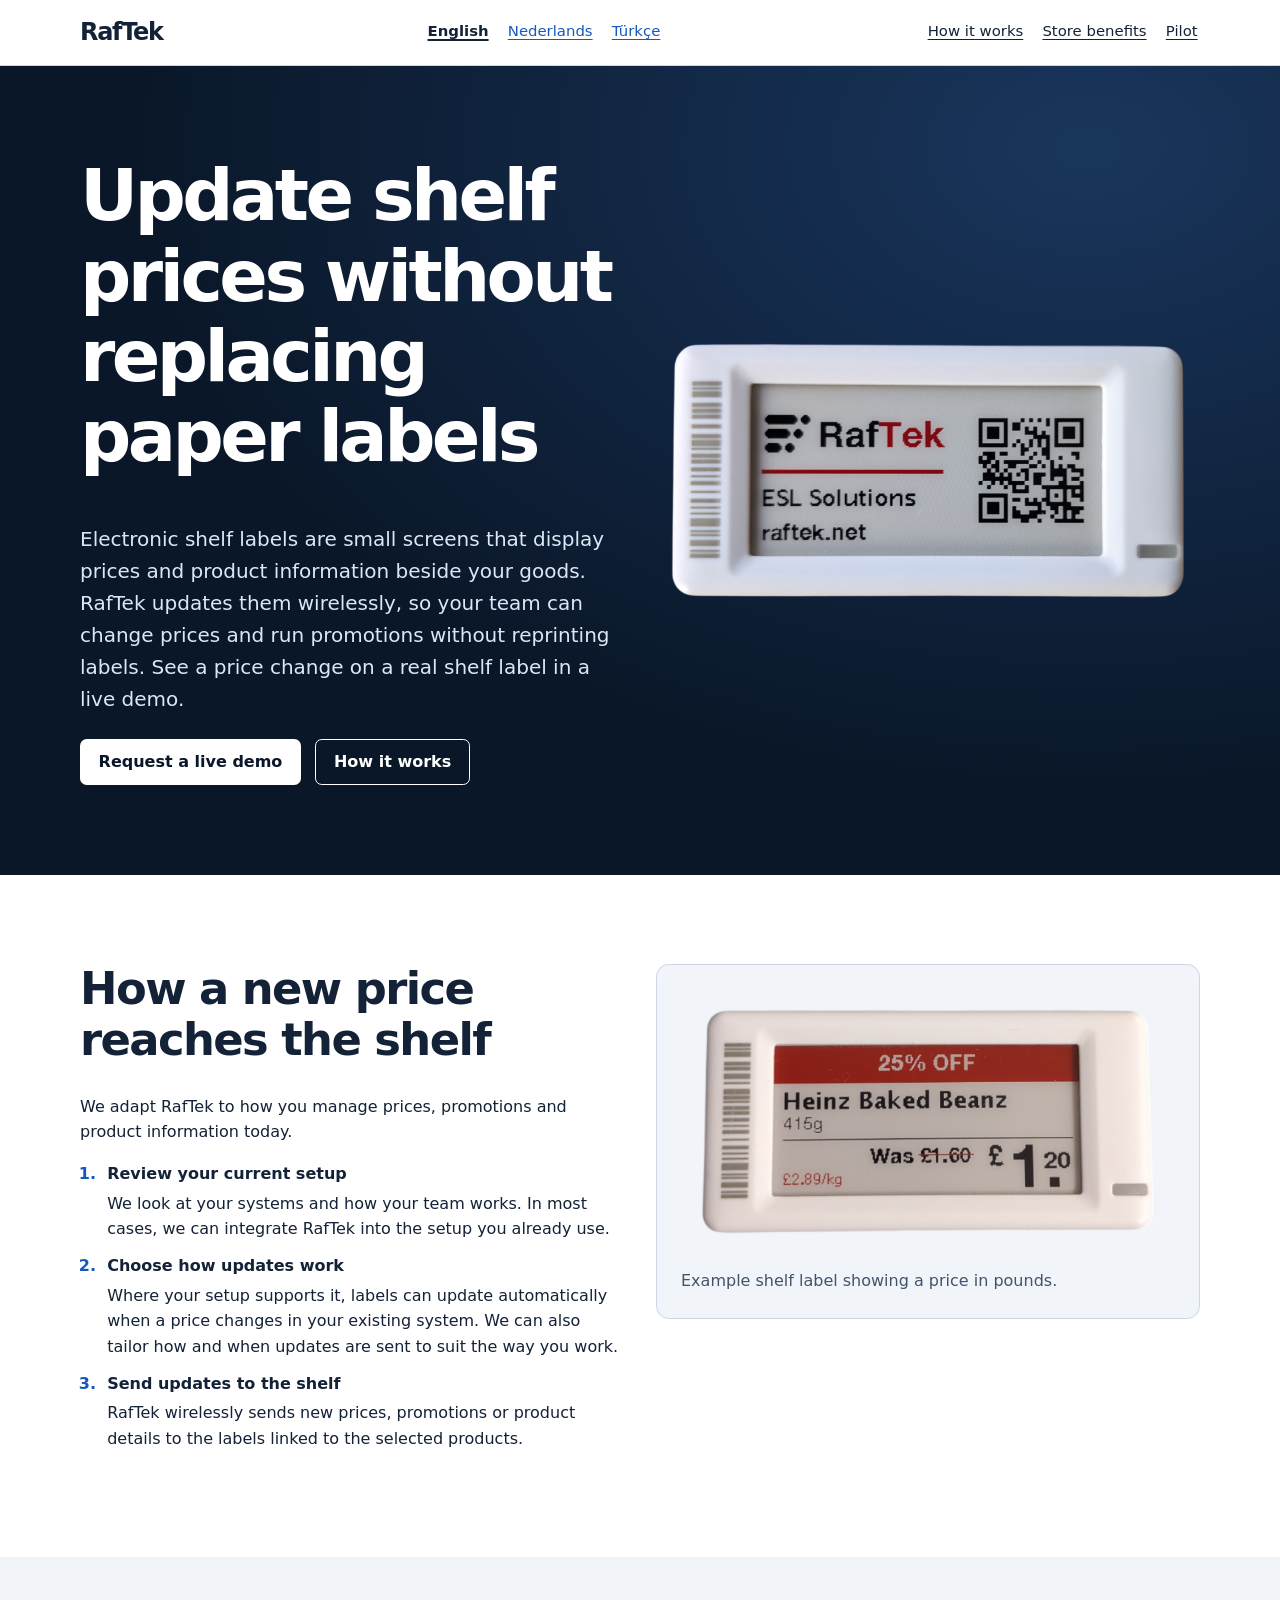
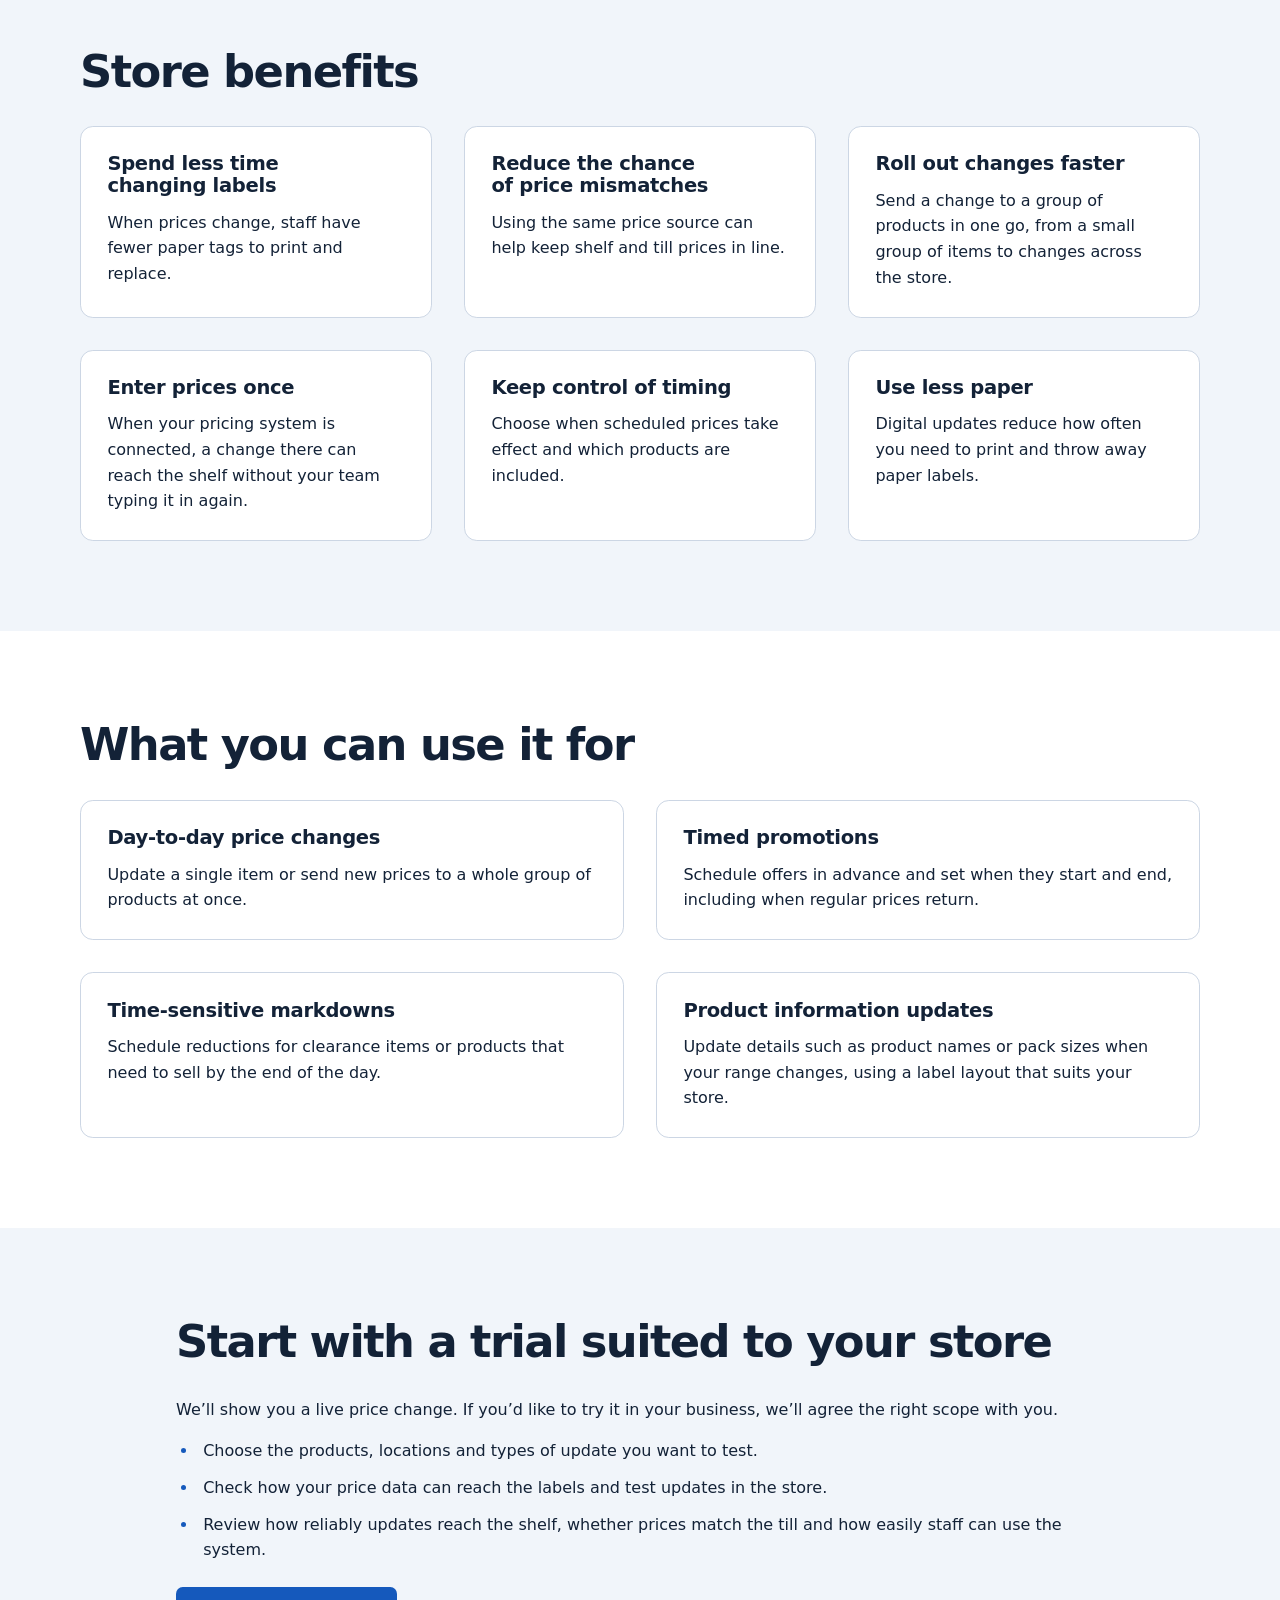
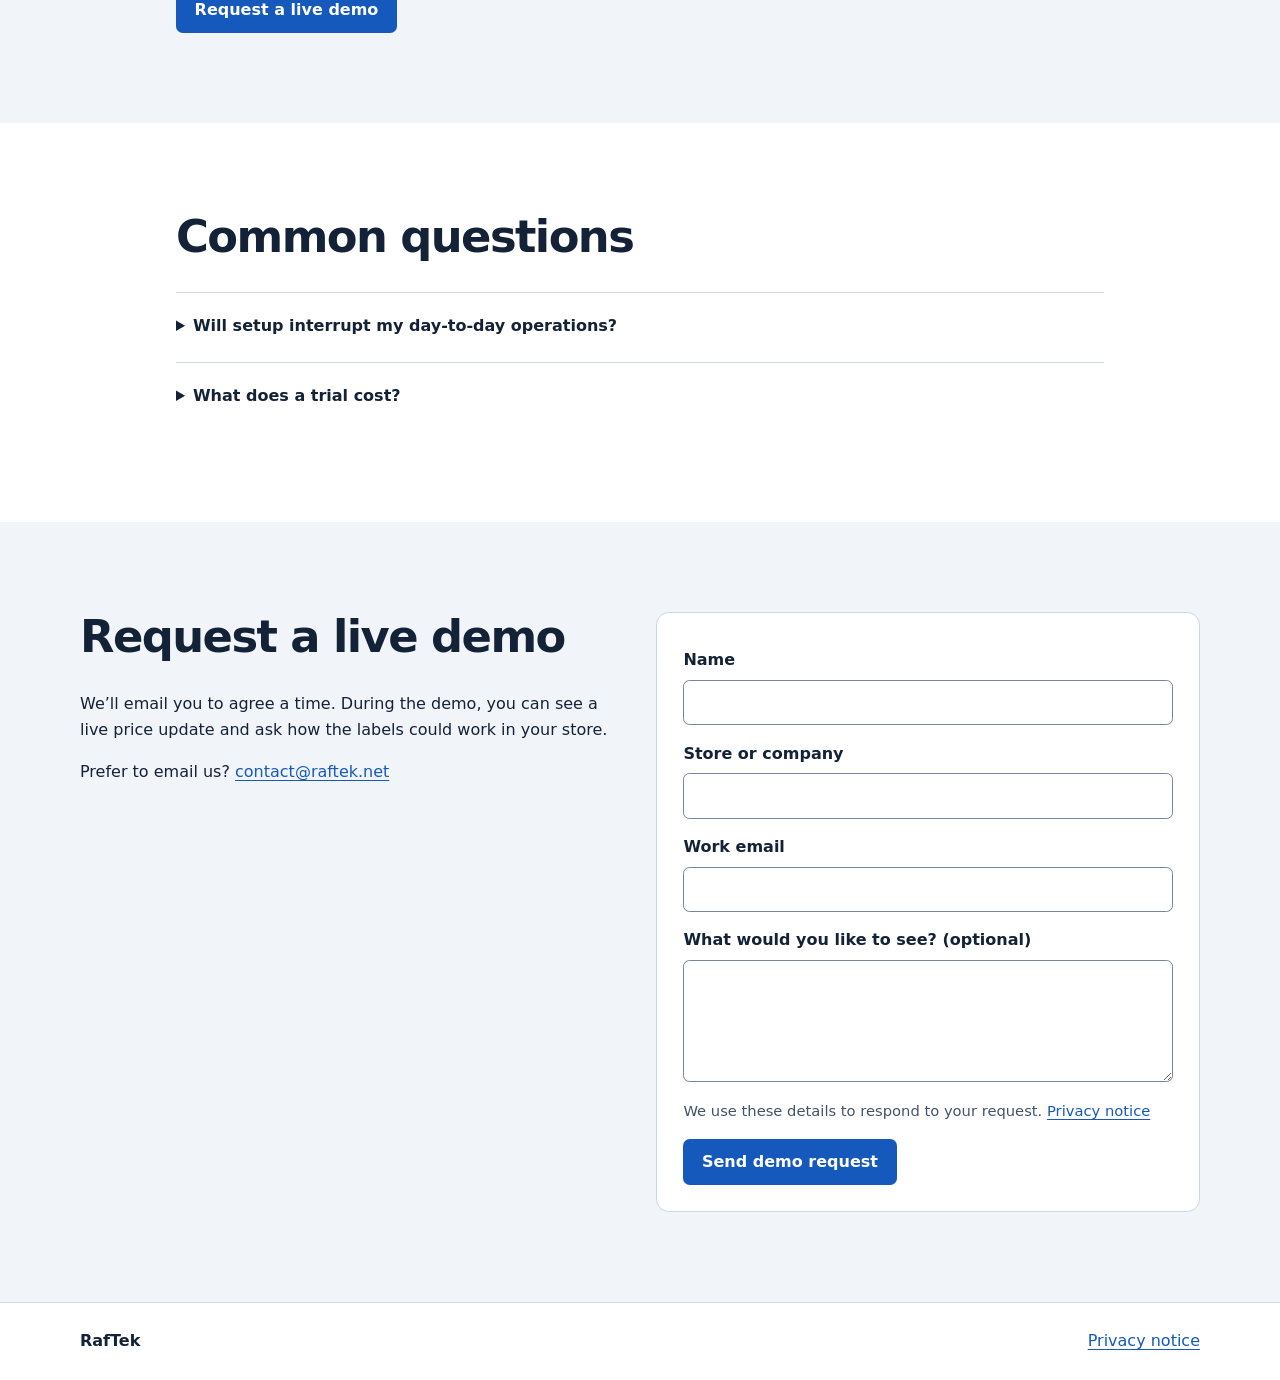
==== commit 74947b29: "Revise HTML content for improved product descriptions Updated meta descriptions and content for bett" ====
--- a/index.html
+++ b/index.html
@@ -5,12 +5,12 @@
   <meta name="viewport" content="width=device-width, initial-scale=1">
   <meta name="theme-color" content="#0a1729">
   <title>Electronic shelf labels for retailers | RafTek</title>
-  <meta name="description" content="See how electronic shelf labels update prices wirelessly, request a live RafTek demo and explore a trial in one section of your store.">
+  <meta name="description" content="Update shelf prices and product information wirelessly, schedule promotions and see how RafTek can fit your current store setup.">
   <link rel="canonical" href="https://raftek.net/">
   <link rel="icon" href="./favicon.svg" type="image/svg+xml">
   <meta property="og:type" content="website">
   <meta property="og:title" content="Electronic shelf labels for retailers | RafTek">
-  <meta property="og:description" content="See how electronic shelf labels update prices wirelessly, request a live RafTek demo and explore a trial in one section of your store.">
+  <meta property="og:description" content="Update shelf prices and product information wirelessly, schedule promotions and see how RafTek can fit your current store setup.">
   <meta property="og:url" content="https://raftek.net/">
   <meta property="og:image" content="https://raftek.net/assets/raftek-esl-brand.png">
   <meta property="og:image:alt" content="RafTek electronic shelf label with a digital price display">
@@ -22,9 +22,9 @@
         "tr": "Perakende için elektronik raf etiketleri | RafTek"
       };
       const descriptions = {
-        "en": "See how electronic shelf labels update prices wirelessly, request a live RafTek demo and explore a trial in one section of your store.",
-        "nl": "Ontdek hoe u schapprijzen draadloos bijwerkt, vraag een live demo aan en bespreek een proef in één afdeling van uw winkel.",
-        "tr": "Raf fiyatlarının kablosuz olarak nasıl güncellendiğini öğrenin, canlı demo talep edin ve mağazanızın bir bölümünde pilot uygulamayı görüşün."
+        "en": "Update shelf prices and product information wirelessly, schedule promotions and see how RafTek can fit your current store setup.",
+        "nl": "Werk schapprijzen en productinformatie draadloos bij, plan acties vooraf en ontdek hoe RafTek aansluit op uw huidige werkwijze.",
+        "tr": "Raf fiyatlarını ve ürün bilgilerini kablosuz güncelleyin, kampanyaları planlayın ve RafTek’in mevcut işleyişinize nasıl uyarlanabileceğini görün."
       };
       const params = new URLSearchParams(window.location.search);
       const requested = params.get("lang");
@@ -433,6 +433,12 @@
     .grid,
     .split {
       grid-template-columns: 1fr;
+    }
+  }
+
+  @media (width > 42rem) {
+    .use-case-grid {
+      grid-template-columns: repeat(2, minmax(0, 1fr));
     }
   }
 
@@ -489,7 +495,7 @@
       <div class="wrap split">
         <div>
           <h1 id="hero-heading">Update shelf prices without replacing paper labels</h1>
-          <p>Electronic shelf labels are small screens that display prices beside your products. RafTek sends new prices wirelessly to the right labels. In a live demo, you can watch a price change on a real shelf label.</p>
+          <p>Electronic shelf labels are small screens that display prices and product information beside your goods. RafTek updates them wirelessly, so your team can change prices and run promotions without reprinting labels. See a price change on a real shelf label in a live demo.</p>
           <div class="actions">
             <a class="button" href="#contact">Request a live demo</a>
             <a class="button secondary" href="#how">How it works</a>
@@ -504,11 +510,11 @@
       <div class="wrap split">
         <div>
           <h2 id="how-heading">How a new price reaches the shelf</h2>
-          <p>Imagine putting a snack on promotion. Here’s what happens to its shelf price.</p>
+          <p>We adapt RafTek to how you manage prices, promotions and product information today.</p>
           <ol class="steps">
-            <li><strong>Change the price</strong><p>Update the price in your store software if it’s connected, or share a price file using the method we agree with you.</p></li>
-            <li><strong>Send the update</strong><p>RafTek sends the price wirelessly to the shelf label linked to that product.</p></li>
-            <li><strong>See it on the shelf</strong><p>The label displays the new price. In a trial, we can compare it with the price at the till.</p></li>
+            <li><strong>Review your current setup</strong><p>We look at your systems and how your team works. In most cases, we can integrate RafTek into the setup you already use.</p></li>
+            <li><strong>Choose how updates work</strong><p>Where your setup supports it, labels can update automatically when a price changes in your existing system. We can also tailor how and when updates are sent to suit the way you work.</p></li>
+            <li><strong>Send updates to the shelf</strong><p>RafTek wirelessly sends new prices, promotions or product details to the labels linked to the selected products.</p></li>
           </ol>
         </div>
         <figure class="product-example">
@@ -523,18 +529,33 @@
         <h2 id="benefits-heading">Store benefits</h2>
         <div class="grid">
           <div class="card"><h3>Spend less time changing labels</h3><p>When prices change, staff have fewer paper tags to print and replace.</p></div>
-          <div class="card"><h3>Update promotions in one place</h3><p>Send changes to the labels for the products included in your promotion.</p></div>
           <div class="card"><h3>Reduce the chance of price mismatches</h3><p>Using the same price source can help keep shelf and till prices in line.</p></div>
-        </div>
-      </div>
-    </section>
-
-    <section id="pilot" class="section" aria-labelledby="pilot-heading">
+          <div class="card"><h3>Roll out changes faster</h3><p>Send a change to a group of products in one go, from a small group of items to changes across the store.</p></div>
+          <div class="card"><h3>Enter prices once</h3><p>When your pricing system is connected, a change there can reach the shelf without your team typing it in again.</p></div>
+          <div class="card"><h3>Keep control of timing</h3><p>Choose when scheduled prices take effect and which products are included.</p></div>
+          <div class="card"><h3>Use less paper</h3><p>Digital updates reduce how often you need to print and throw away paper labels.</p></div>
+        </div>
+      </div>
+    </section>
+
+    <section id="use-cases" class="section" aria-labelledby="use-cases-heading">
+      <div class="wrap">
+        <h2 id="use-cases-heading">What you can use it for</h2>
+        <div class="grid use-case-grid">
+          <div class="card"><h3>Day-to-day price changes</h3><p>Update a single item or send new prices to a whole group of products at once.</p></div>
+          <div class="card"><h3>Timed promotions</h3><p>Schedule offers in advance and set when they start and end, including when regular prices return.</p></div>
+          <div class="card"><h3>Time-sensitive markdowns</h3><p>Schedule reductions for clearance items or products that need to sell by the end of the day.</p></div>
+          <div class="card"><h3>Product information updates</h3><p>Update details such as product names or pack sizes when your range changes, using a label layout that suits your store.</p></div>
+        </div>
+      </div>
+    </section>
+
+    <section id="pilot" class="section surface" aria-labelledby="pilot-heading">
       <div class="wrap reading">
-        <h2 id="pilot-heading">Try it in one part of your store</h2>
-        <p>We’ll show you a live price change. If you’d like to try it in your store, we can start with one section, such as snacks.</p>
+        <h2 id="pilot-heading">Start with a trial suited to your store</h2>
+        <p>We’ll show you a live price change. If you’d like to try it in your business, we’ll agree the right scope with you.</p>
         <ul class="pilot-list">
-          <li>Agree on the products and price changes you want to test.</li>
+          <li>Choose the products, locations and types of update you want to test.</li>
           <li>Check how your price data can reach the labels and test updates in the store.</li>
           <li>Review how reliably updates reach the shelf, whether prices match the till and how easily staff can use the system.</li>
         </ul>
@@ -542,15 +563,15 @@
       </div>
     </section>
 
-    <section id="faq" class="section surface" aria-labelledby="faq-heading">
+    <section id="faq" class="section" aria-labelledby="faq-heading">
       <div class="wrap reading">
         <h2 id="faq-heading">Common questions</h2>
-        <details><summary>Can I keep using my current till or store software?</summary><p>We check what product and price data your system can share. With Mikro, the connection depends on the version and the access you or your software provider can give. A spreadsheet or other file may be an option.</p></details>
+        <details><summary>Will setup interrupt my day-to-day operations?</summary><p>Usually, we can set up and connect RafTek while your day-to-day operations continue. We review access and installation needs with you and agree how any work that could affect the store will be scheduled.</p></details>
         <details><summary>What does a trial cost?</summary><p>It depends on how many labels you need, how prices are sent and what on-site setup is needed. We can discuss the scope before you decide whether to start.</p></details>
       </div>
     </section>
 
-    <section id="contact" class="section" aria-labelledby="contact-heading">
+    <section id="contact" class="section surface" aria-labelledby="contact-heading">
       <div class="wrap split">
         <div>
           <h2 id="contact-heading">Request a live demo</h2>
@@ -618,7 +639,7 @@
       <div class="wrap split">
         <div>
           <h1 id="nl-hero-heading">Pas schapprijzen aan zonder papieren labels te vervangen</h1>
-          <p>Elektronische schaplabels zijn kleine schermpjes die de prijs bij uw producten tonen. RafTek stuurt nieuwe prijzen draadloos naar de juiste labels. Tijdens een live demo ziet u een prijs op een echt schaplabel veranderen.</p>
+          <p>Elektronische schaplabels zijn kleine schermpjes die prijzen en productinformatie bij uw artikelen tonen. RafTek werkt ze draadloos bij, zodat uw team prijzen en acties kan aanpassen zonder nieuwe labels te printen. Tijdens een live demo ziet u een prijs op een echt schaplabel veranderen.</p>
           <div class="actions">
             <a class="button" href="#nl-contact">Vraag een live demo aan</a>
             <a class="button secondary" href="#nl-how">Zo werkt het</a>
@@ -633,11 +654,11 @@
       <div class="wrap split">
         <div>
           <h2 id="nl-how-heading">Van prijswijziging tot schap</h2>
-          <p>Stel dat u een snack in de aanbieding doet. Zo komt de actieprijs op het schaplabel.</p>
+          <p>We stemmen RafTek af op de manier waarop u nu prijzen, acties en productinformatie beheert.</p>
           <ol class="steps">
-            <li><strong>Pas de prijs aan</strong><p>Wijzig de prijs in uw winkelsoftware als die is gekoppeld, of lever een prijsbestand aan volgens de afgesproken werkwijze.</p></li>
-            <li><strong>Verstuur de nieuwe prijs</strong><p>RafTek stuurt de prijs draadloos naar het schaplabel dat bij het product hoort.</p></li>
-            <li><strong>Bekijk de prijs op het schap</strong><p>De nieuwe prijs verschijnt op het schaplabel. Tijdens een proef kunnen we die met de kassaprijs vergelijken.</p></li>
+            <li><strong>Bekijk uw huidige werkwijze</strong><p>We bekijken eerst uw systemen en werkwijze. In de meeste gevallen kunnen we RafTek aansluiten op wat u al gebruikt.</p></li>
+            <li><strong>Kies hoe updates verlopen</strong><p>Als uw huidige systeem dat ondersteunt, worden de schaplabels automatisch bijgewerkt zodra daar een prijs verandert. We kunnen ook afstemmen hoe en wanneer u updates verstuurt, zodat dit bij uw werkwijze past.</p></li>
+            <li><strong>Stuur wijzigingen naar het schap</strong><p>RafTek verstuurt nieuwe prijzen, acties of productinformatie draadloos naar de labels van de geselecteerde artikelen.</p></li>
           </ol>
         </div>
         <figure class="product-example">
@@ -652,18 +673,33 @@
         <h2 id="nl-benefits-heading">Voordelen voor uw winkel</h2>
         <div class="grid">
           <div class="card"><h3>Minder tijd kwijt aan labels</h3><p>Bij prijswijzigingen hoeft uw team minder papieren labels te printen en te vervangen.</p></div>
-          <div class="card"><h3>Acties makkelijker aanpassen</h3><p>Stuur nieuwe prijzen vanuit één plek naar de labels van de producten die meedoen aan de actie.</p></div>
           <div class="card"><h3>Minder kans op prijsverschillen</h3><p>Eén prijsbron kan helpen om schap- en kassaprijzen gelijk te houden.</p></div>
-        </div>
-      </div>
-    </section>
-
-    <section id="nl-pilot" class="section" aria-labelledby="nl-pilot-heading">
+          <div class="card"><h3>Voer wijzigingen sneller door</h3><p>Pas prijzen voor een hele groep artikelen tegelijk aan, van een kleine selectie tot wijzigingen in de hele winkel.</p></div>
+          <div class="card"><h3>Voer prijzen één keer in</h3><p>Met een koppeling kunnen prijswijzigingen vanuit uw huidige systeem automatisch op het schap verschijnen zonder dat uw team ze opnieuw invoert.</p></div>
+          <div class="card"><h3>Houd grip op de timing</h3><p>Bepaal wanneer geplande prijzen ingaan en voor welke artikelen ze gelden.</p></div>
+          <div class="card"><h3>Gebruik minder papier</h3><p>Met digitale updates hoeft u minder vaak papieren labels te printen en weg te gooien.</p></div>
+        </div>
+      </div>
+    </section>
+
+    <section id="nl-use-cases" class="section" aria-labelledby="nl-use-cases-heading">
+      <div class="wrap">
+        <h2 id="nl-use-cases-heading">Waar u het voor kunt gebruiken</h2>
+        <div class="grid use-case-grid">
+          <div class="card"><h3>Dagelijkse prijswijzigingen</h3><p>Pas de prijs van één artikel aan of stuur nieuwe prijzen tegelijk naar een hele groep artikelen.</p></div>
+          <div class="card"><h3>Acties vooraf plannen</h3><p>Stel vooraf in wanneer actieprijzen ingaan en aflopen en wanneer de normale prijzen terugkomen.</p></div>
+          <div class="card"><h3>Tijdgebonden prijsverlagingen</h3><p>Plan prijsverlagingen voor uitverkoopartikelen of producten die u uiterlijk aan het einde van de dag wilt verkopen.</p></div>
+          <div class="card"><h3>Productinformatie bijwerken</h3><p>Pas gegevens zoals productnamen of verpakkingsgroottes aan wanneer uw assortiment wijzigt, met een labelindeling die bij uw winkel past.</p></div>
+        </div>
+      </div>
+    </section>
+
+    <section id="nl-pilot" class="section surface" aria-labelledby="nl-pilot-heading">
       <div class="wrap reading">
-        <h2 id="nl-pilot-heading">Probeer het in één afdeling</h2>
-        <p>We laten u een prijswijziging live zien. Wilt u het in uw winkel proberen, dan kunnen we beginnen met één afdeling, bijvoorbeeld het schap met snacks.</p>
+        <h2 id="nl-pilot-heading">Begin met een proef die bij uw winkel past</h2>
+        <p>We laten u een prijswijziging live zien. Wilt u RafTek zelf proberen, dan bepalen we samen hoe groot de proef wordt.</p>
         <ul class="pilot-list">
-          <li>Spreek af welke producten en prijswijzigingen u wilt testen.</li>
+          <li>Kies met ons de producten, locaties en soorten updates die u wilt testen.</li>
           <li>Bekijk hoe uw prijsgegevens de labels kunnen bereiken en test de updates in de winkel.</li>
           <li>Beoordeel samen of de updates betrouwbaar aankomen, of de prijzen overeenkomen met de kassaprijzen en hoe uw team ermee werkt.</li>
         </ul>
@@ -671,15 +707,15 @@
       </div>
     </section>
 
-    <section id="nl-faq" class="section surface" aria-labelledby="nl-faq-heading">
+    <section id="nl-faq" class="section" aria-labelledby="nl-faq-heading">
       <div class="wrap reading">
         <h2 id="nl-faq-heading">Veelgestelde vragen</h2>
-        <details><summary>Kan ik mijn huidige kassa- of winkelsoftware blijven gebruiken?</summary><p>We controleren welke product- en prijsgegevens uw systeem kan delen. Bij Mikro hangt de koppeling af van de versie en de toegang die u of uw softwareleverancier kan geven. Soms is een spreadsheet of ander bestand een optie.</p></details>
+        <details><summary>Kan mijn winkel tijdens de installatie gewoon doordraaien?</summary><p>Doorgaans kunnen we RafTek installeren en koppelen terwijl uw dagelijkse werk doorgaat. We bekijken samen welke toegang en werkzaamheden nodig zijn en plannen werk dat invloed kan hebben op uw winkel in overleg met u.</p></details>
         <details><summary>Wat kost een proef?</summary><p>Dat hangt af van het aantal labels, hoe de prijsgegevens worden aangeleverd en wat er op locatie nodig is. We bespreken de omvang voordat u beslist of u wilt beginnen.</p></details>
       </div>
     </section>
 
-    <section id="nl-contact" class="section" aria-labelledby="nl-contact-heading">
+    <section id="nl-contact" class="section surface" aria-labelledby="nl-contact-heading">
       <div class="wrap split">
         <div>
           <h2 id="nl-contact-heading">Vraag een live demo aan</h2>
@@ -747,7 +783,7 @@
       <div class="wrap split">
         <div>
           <h1 id="tr-hero-heading">Kâğıt etiketleri değiştirmeden raf fiyatlarını güncelleyin</h1>
-          <p>Elektronik raf etiketleri, ürünlerin yanında fiyat gösteren küçük ekranlardır. RafTek, yeni fiyatları kablosuz olarak ilgili etiketlere gönderir. Canlı demoda gerçek bir raf etiketindeki fiyatın nasıl değiştiğini görebilirsiniz.</p>
+          <p>Elektronik raf etiketleri, ürünlerin yanında fiyat ve ürün bilgisi gösteren küçük ekranlardır. RafTek, etiketleri kablosuz günceller. Böylece ekibiniz her değişiklikte yeni etiket basmadan fiyatları ve kampanyaları yönetebilir. Canlı demoda gerçek bir raf etiketindeki fiyatın nasıl değiştiğini görebilirsiniz.</p>
           <div class="actions">
             <a class="button" href="#tr-contact">Canlı demo talep edin</a>
             <a class="button secondary" href="#tr-how">Nasıl çalışır?</a>
@@ -762,11 +798,11 @@
       <div class="wrap split">
         <div>
           <h2 id="tr-how-heading">Yeni fiyat rafa nasıl ulaşır?</h2>
-          <p>Bir atıştırmalığı kampanyaya aldığınızı düşünün. Kampanya fiyatı etikete şöyle yansır.</p>
+          <p>RafTek’i fiyatları, kampanyaları ve ürün bilgilerini bugün nasıl yönettiğinize göre yapılandırıyoruz.</p>
           <ol class="steps">
-            <li><strong>Fiyatı değiştirin</strong><p>Bağlantı kurulmuşsa fiyatı mağaza yazılımınızda değiştirin veya anlaştığımız yönteme göre fiyat dosyasını paylaşın.</p></li>
-            <li><strong>Yeni fiyatı gönderin</strong><p>RafTek, fiyatı kablosuz olarak ürünün raf etiketine gönderir.</p></li>
-            <li><strong>Yeni fiyatı rafta görün</strong><p>Yeni fiyat etikette görünür. Pilot uygulamada bu fiyatı kasa fiyatıyla karşılaştırabiliriz.</p></li>
+            <li><strong>Mevcut işleyişi inceleyelim</strong><p>Önce kullandığınız sistemleri ve ekibinizin çalışma şeklini inceliyoruz. Çoğu durumda RafTek’i mevcut altyapınıza entegre edebiliyoruz.</p></li>
+            <li><strong>Güncelleme yöntemini seçin</strong><p>Mevcut sisteminiz destekliyorsa, sistemdeki fiyat değiştiğinde raf etiketleri otomatik olarak güncellenebilir. Güncellemelerin nasıl ve ne zaman gönderileceğini işleyişinize göre de yapılandırabiliriz.</p></li>
+            <li><strong>Güncellemeleri rafa gönderin</strong><p>RafTek, yeni fiyatları, kampanyaları ve ürün bilgilerini seçilen ürünlerin etiketlerine kablosuz olarak gönderir.</p></li>
           </ol>
         </div>
         <figure class="product-example">
@@ -781,18 +817,33 @@
         <h2 id="tr-benefits-heading">Mağazanıza faydaları</h2>
         <div class="grid">
           <div class="card"><h3>Etiket değiştirmeye daha az zaman ayırın</h3><p>Fiyat değiştiğinde mağaza ekibiniz daha az kâğıt etiket basar ve değiştirir.</p></div>
-          <div class="card"><h3>Kampanyaları daha kolay güncelleyin</h3><p>Kampanyaya giren ürünlerin yeni fiyatlarını tek bir yerden etiketlere gönderin.</p></div>
-          <div class="card"><h3>Raf ile kasa arasındaki fiyat farkı riskini azaltın</h3><p>Aynı fiyat kaynağını kullanmak, raf ve kasa fiyatlarının uyumlu kalmasına yardımcı olur.</p></div>
-        </div>
-      </div>
-    </section>
-
-    <section id="tr-pilot" class="section" aria-labelledby="tr-pilot-heading">
+          <div class="card"><h3>Raf ve kasa arasındaki fiyat farkı riskini azaltın</h3><p>Aynı fiyat kaynağını kullanmak, raf ve kasa fiyatlarının uyumlu kalmasına yardımcı olur.</p></div>
+          <div class="card"><h3>Değişiklikleri daha hızlı uygulayın</h3><p>Birkaç üründen mağaza geneline kadar, bir ürün grubundaki fiyatları tek seferde güncelleyin.</p></div>
+          <div class="card"><h3>Fiyatı bir kez girin</h3><p>Sistemler birbirine bağlandığında, ekibinizin fiyatı yeniden girmesine gerek kalmadan değişiklik rafa yansıyabilir.</p></div>
+          <div class="card"><h3>Zamanlamayı siz belirleyin</h3><p>Planladığınız fiyatların ne zaman ve hangi ürünlerde geçerli olacağını seçin.</p></div>
+          <div class="card"><h3>Daha az kâğıt kullanın</h3><p>Dijital güncellemeler sayesinde daha az kâğıt etiket basar ve atarsınız.</p></div>
+        </div>
+      </div>
+    </section>
+
+    <section id="tr-use-cases" class="section" aria-labelledby="tr-use-cases-heading">
+      <div class="wrap">
+        <h2 id="tr-use-cases-heading">Nerelerde kullanabilirsiniz?</h2>
+        <div class="grid use-case-grid">
+          <div class="card"><h3>Günlük fiyat değişiklikleri</h3><p>Tek bir ürünün fiyatını değiştirin veya bir ürün grubuna yeni fiyatları topluca gönderin.</p></div>
+          <div class="card"><h3>Zamanlanmış kampanyalar</h3><p>Kampanyanın ne zaman başlayacağını, biteceğini ve normal fiyata ne zaman dönüleceğini önceden belirleyin.</p></div>
+          <div class="card"><h3>Belirli saatlerde indirim</h3><p>Stok fazlası olan veya gün sonuna kadar satmak istediğiniz ürünlerde fiyat indirimlerini önceden planlayın.</p></div>
+          <div class="card"><h3>Ürün bilgisi güncellemeleri</h3><p>Ürün yelpazeniz değiştiğinde ürün adı veya ambalaj miktarı gibi bilgileri mağazanıza uygun bir etiket tasarımıyla güncelleyin.</p></div>
+        </div>
+      </div>
+    </section>
+
+    <section id="tr-pilot" class="section surface" aria-labelledby="tr-pilot-heading">
       <div class="wrap reading">
-        <h2 id="tr-pilot-heading">Mağazanızın bir bölümünde deneyin</h2>
-        <p>Demoda canlı bir fiyat değişikliği gösteriyoruz. Mağazanızda denemek isterseniz atıştırmalık reyonu gibi tek bir bölümle başlayabiliriz.</p>
+        <h2 id="tr-pilot-heading">Mağazanıza uygun bir pilot uygulamayla başlayın</h2>
+        <p>Demoda canlı bir fiyat değişikliği gösteriyoruz. RafTek’i mağazanızda denemek isterseniz, pilot uygulamanın kapsamını birlikte belirleriz.</p>
         <ul class="pilot-list">
-          <li>Hangi ürünleri ve fiyat değişikliklerini deneyeceğimizi birlikte belirleyelim.</li>
+          <li>Denenecek ürünleri, uygulama alanlarını ve güncelleme türlerini birlikte seçelim.</li>
           <li>Fiyat bilgilerinizin etiketlere nasıl ulaşacağını kontrol edelim ve güncellemeleri mağazada deneyelim.</li>
           <li>Güncellemelerin güvenilirliğini, raf ve kasa fiyatlarının uyumunu ve mağaza ekibinizin kullanım deneyimini birlikte değerlendirelim.</li>
         </ul>
@@ -800,15 +851,15 @@
       </div>
     </section>
 
-    <section id="tr-faq" class="section surface" aria-labelledby="tr-faq-heading">
+    <section id="tr-faq" class="section" aria-labelledby="tr-faq-heading">
       <div class="wrap reading">
         <h2 id="tr-faq-heading">Sık sorulan sorular</h2>
-        <details><summary>Mevcut kasa veya mağaza yazılımımı kullanmaya devam edebilir miyim?</summary><p>Yazılımınızın hangi ürün ve fiyat bilgilerini paylaşabildiğini kontrol ederiz. Mikro ile bağlantı, kullandığınız sürüme ve sizin ya da bayinizin verebildiği erişime bağlıdır. Bazı durumlarda fiyatları Excel veya başka bir dosyadan almak da mümkündür.</p></details>
+        <details><summary>Kurulum mağazanın günlük işleyişini kesintiye uğratır mı?</summary><p>RafTek’in kurulumu ve entegrasyonu genellikle günlük işleriniz devam ederken yapılabilir. Hangi erişim ve kurulum adımlarının gerektiğini birlikte değerlendirir, mağazayı etkileyebilecek işleri sizinle planlarız.</p></details>
         <details><summary>Pilot uygulamanın maliyeti nedir?</summary><p>Maliyet etiket sayısına, fiyat bilgilerinin nasıl iletileceğine ve mağazada gereken kuruluma göre değişir. Başlamaya karar vermeden önce kapsamı görüşebiliriz.</p></details>
       </div>
     </section>
 
-    <section id="tr-contact" class="section" aria-labelledby="tr-contact-heading">
+    <section id="tr-contact" class="section surface" aria-labelledby="tr-contact-heading">
       <div class="wrap split">
         <div>
           <h2 id="tr-contact-heading">Canlı demo talep edin</h2>
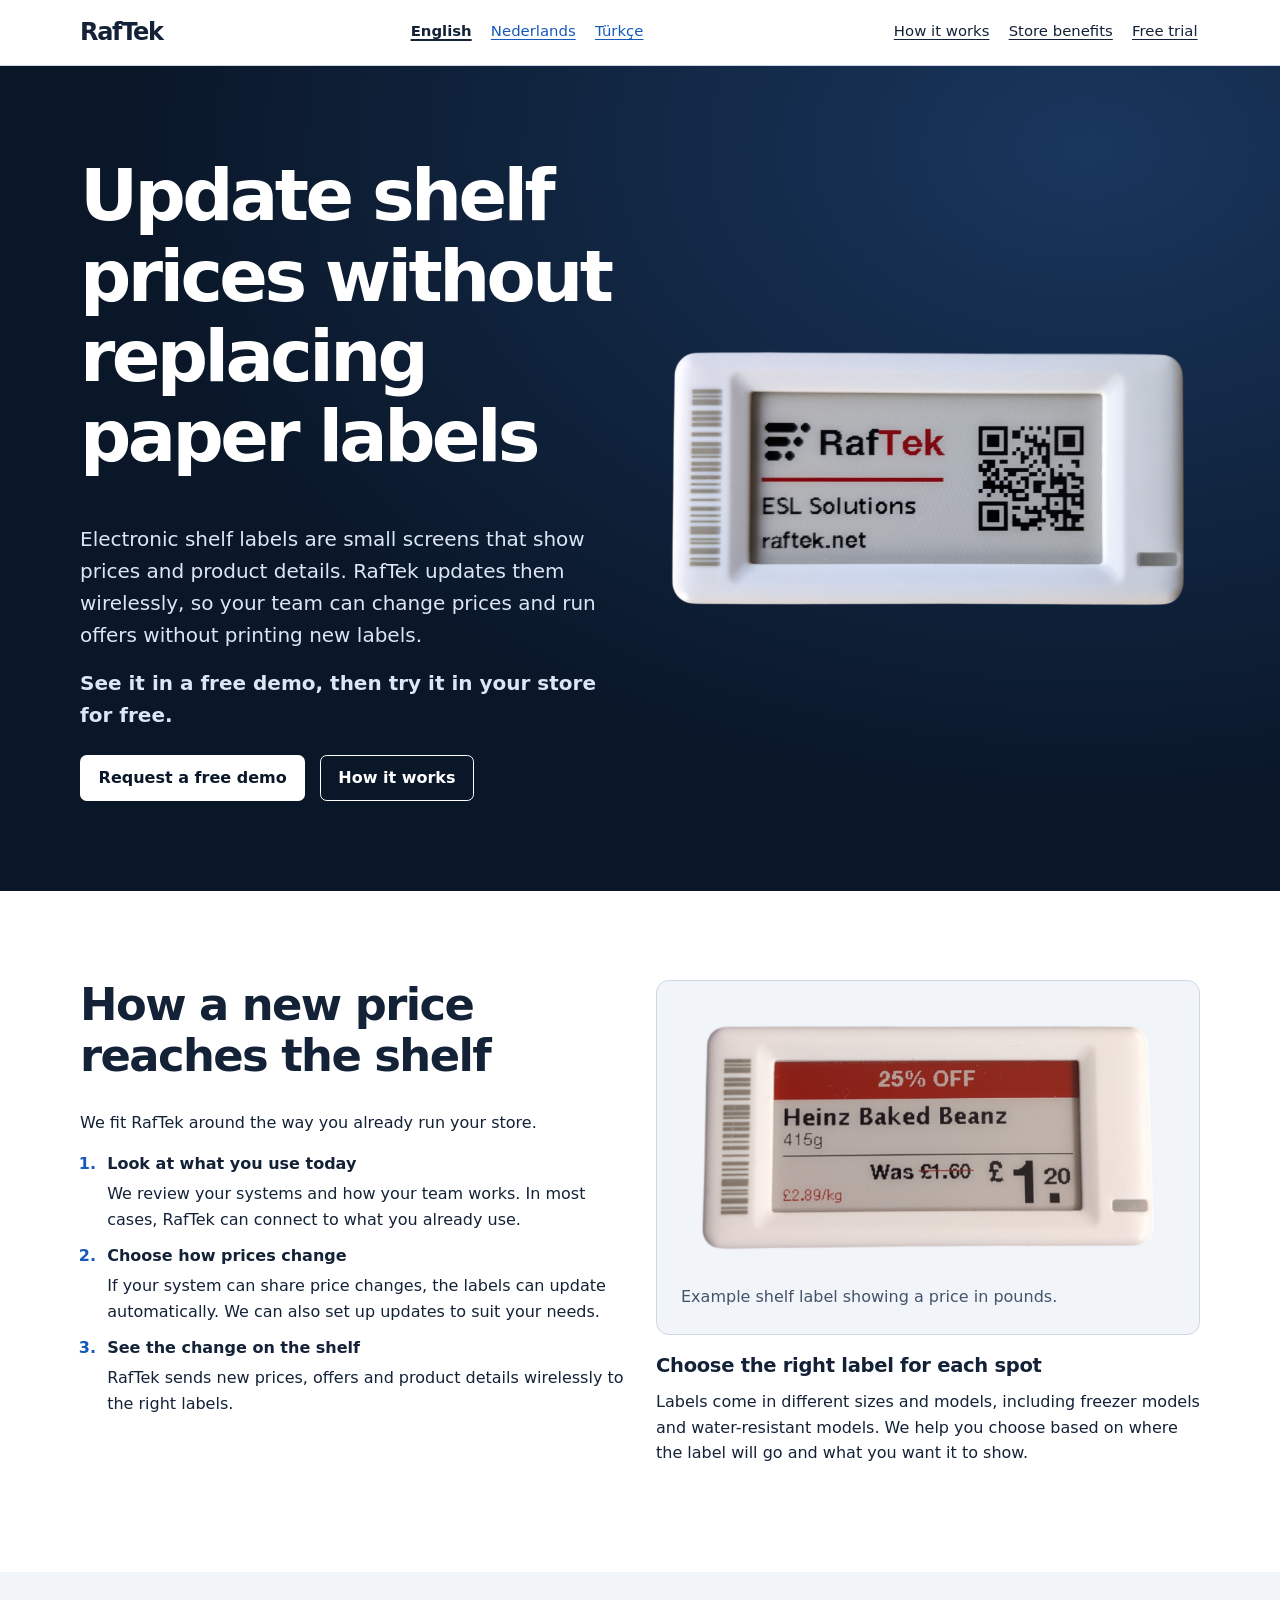
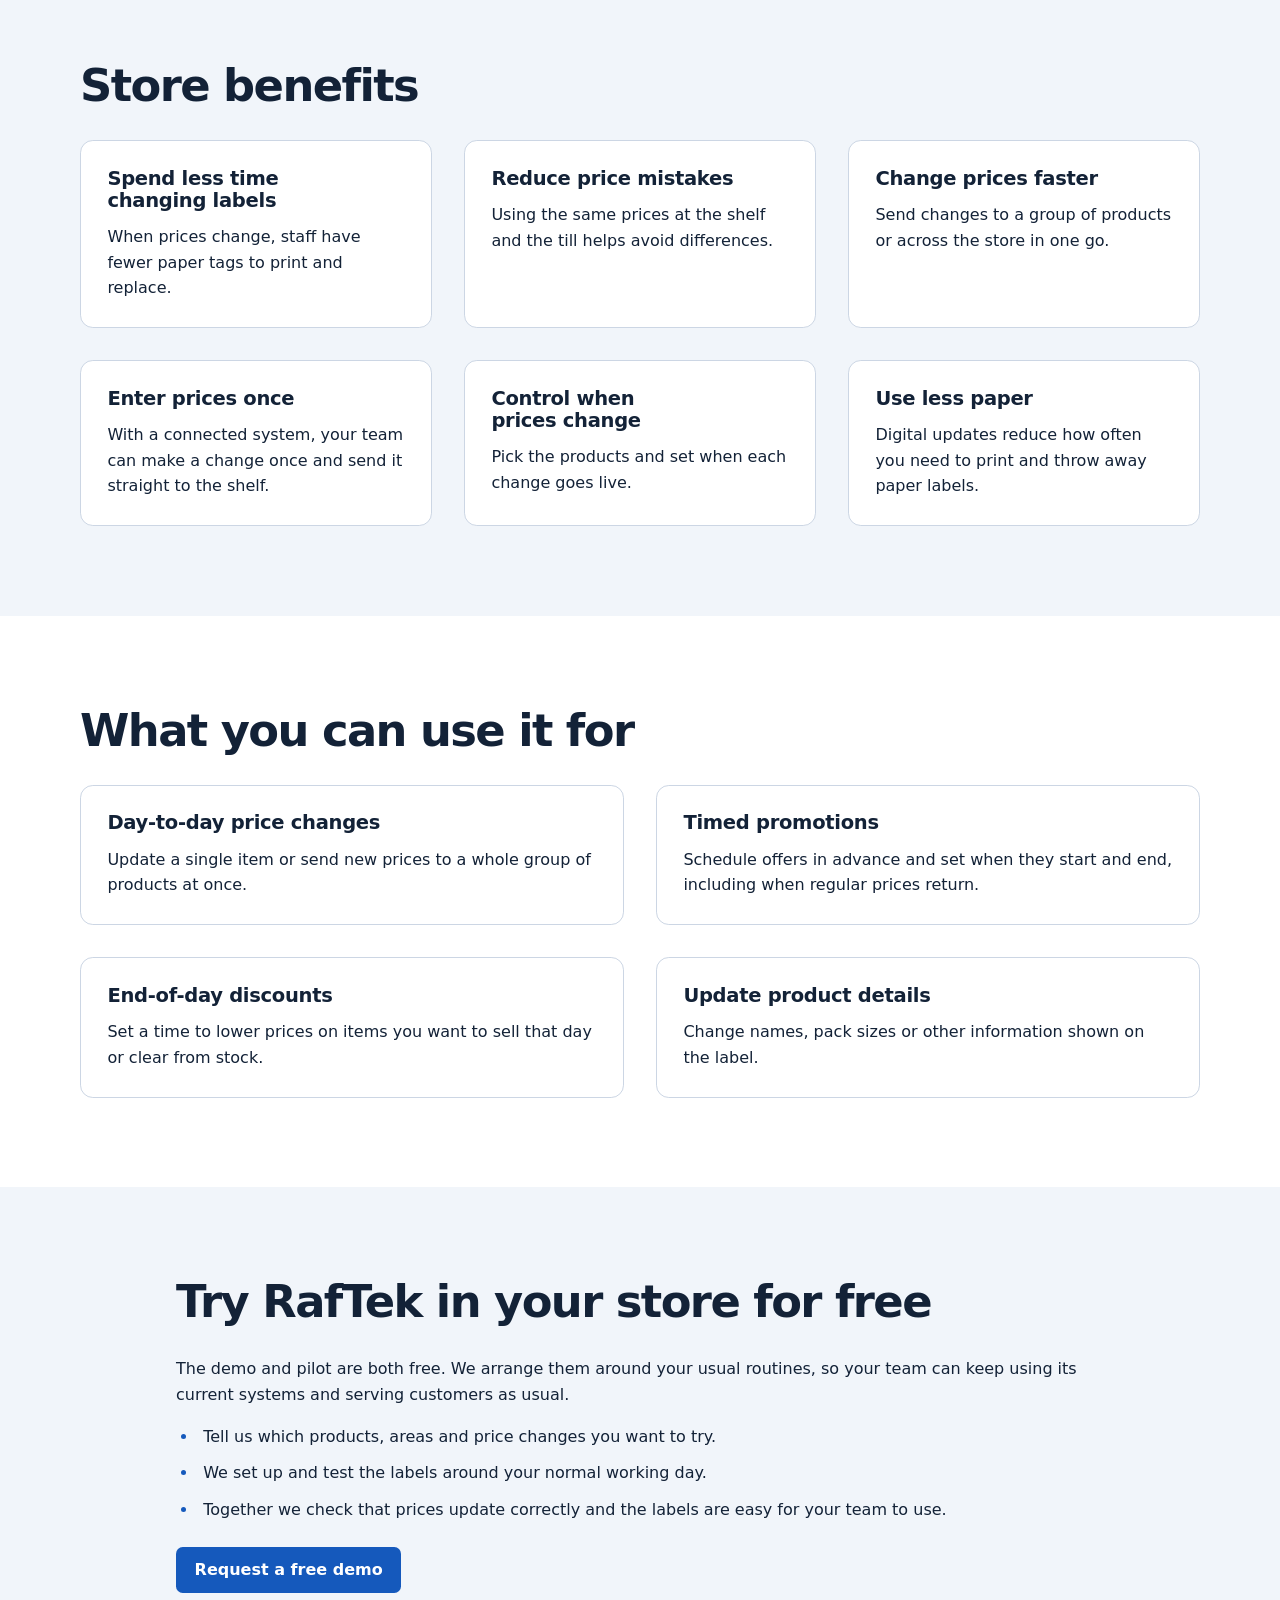
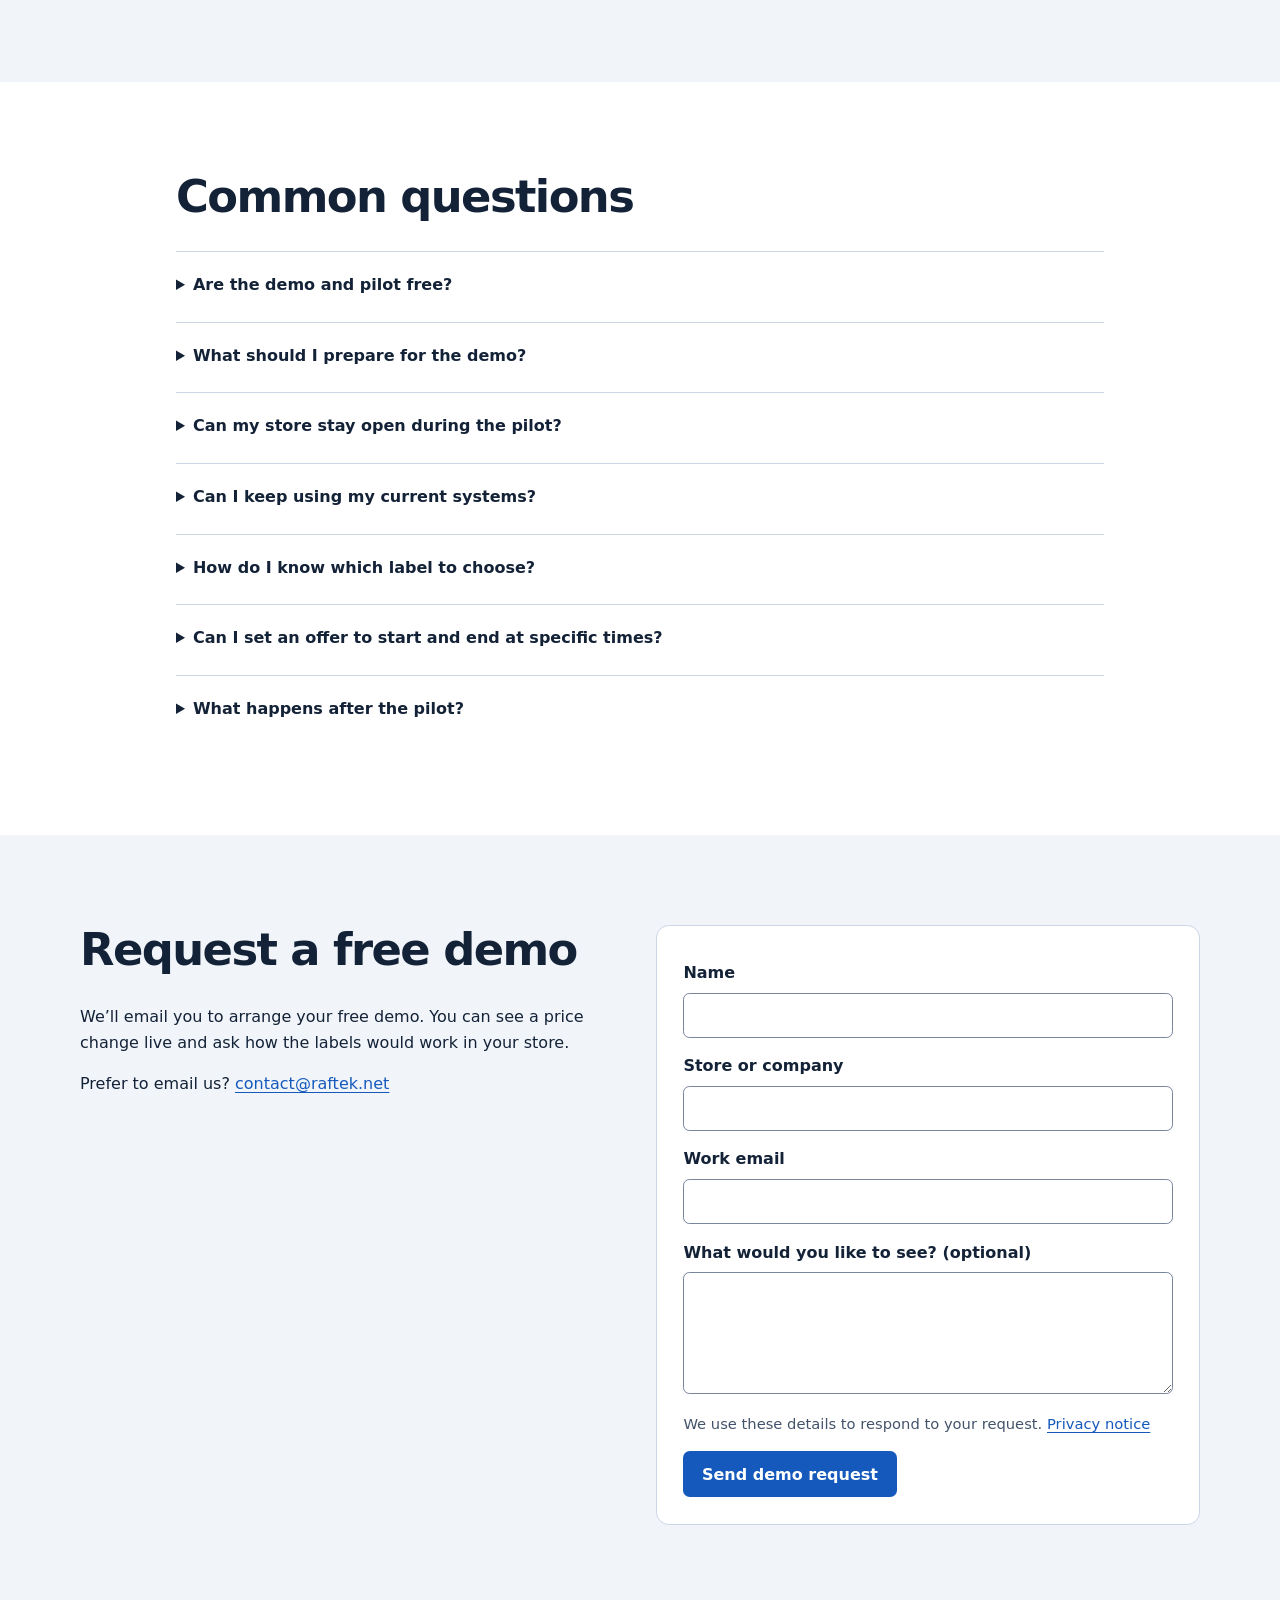
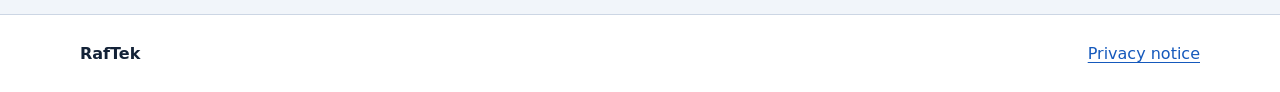
==== commit ff96d3bf: "Updated" ====
--- a/index.html
+++ b/index.html
@@ -5,12 +5,12 @@
   <meta name="viewport" content="width=device-width, initial-scale=1">
   <meta name="theme-color" content="#0a1729">
   <title>Electronic shelf labels for retailers | RafTek</title>
-  <meta name="description" content="Update shelf prices and product information wirelessly, schedule promotions and see how RafTek can fit your current store setup.">
+  <meta name="description" content="Update shelf prices wirelessly with RafTek. Choose labels for your store, including freezer and water-resistant models. Ask for a free demo and in-store trial.">
   <link rel="canonical" href="https://raftek.net/">
   <link rel="icon" href="./favicon.svg" type="image/svg+xml">
   <meta property="og:type" content="website">
   <meta property="og:title" content="Electronic shelf labels for retailers | RafTek">
-  <meta property="og:description" content="Update shelf prices and product information wirelessly, schedule promotions and see how RafTek can fit your current store setup.">
+  <meta property="og:description" content="Update shelf prices wirelessly with RafTek. Choose labels for your store, including freezer and water-resistant models. Ask for a free demo and in-store trial.">
   <meta property="og:url" content="https://raftek.net/">
   <meta property="og:image" content="https://raftek.net/assets/raftek-esl-brand.png">
   <meta property="og:image:alt" content="RafTek electronic shelf label with a digital price display">
@@ -22,9 +22,9 @@
         "tr": "Perakende için elektronik raf etiketleri | RafTek"
       };
       const descriptions = {
-        "en": "Update shelf prices and product information wirelessly, schedule promotions and see how RafTek can fit your current store setup.",
-        "nl": "Werk schapprijzen en productinformatie draadloos bij, plan acties vooraf en ontdek hoe RafTek aansluit op uw huidige werkwijze.",
-        "tr": "Raf fiyatlarını ve ürün bilgilerini kablosuz güncelleyin, kampanyaları planlayın ve RafTek’in mevcut işleyişinize nasıl uyarlanabileceğini görün."
+        "en": "Update shelf prices wirelessly with RafTek. Choose labels for your store, including freezer and water-resistant models. Ask for a free demo and in-store trial.",
+        "nl": "Werk schapprijzen draadloos bij met RafTek. Kies uit verschillende formaten, vriezermodellen en waterbestendige labels. Vraag een gratis demo en proef aan.",
+        "tr": "Raf fiyatlarını kablosuz güncelleyin. Farklı boyutlarda, dondurucuya uygun ve suya dayanıklı etiketlerden seçim yapın. Ücretsiz demo ve deneme isteyin."
       };
       const params = new URLSearchParams(window.location.search);
       const requested = params.get("lang");
@@ -436,6 +436,10 @@
     }
   }
 
+  .label-options {
+    margin-block-start: 1.25rem;
+  }
+
   @media (width > 42rem) {
     .use-case-grid {
       grid-template-columns: repeat(2, minmax(0, 1fr));
@@ -485,7 +489,7 @@
       <nav class="site-nav" aria-label="Main navigation">
         <a href="#how">How it works</a>
         <a href="#benefits">Store benefits</a>
-        <a href="#pilot">Pilot</a>
+        <a href="#pilot">Free trial</a>
       </nav>
     </div>
   </header>
@@ -495,9 +499,10 @@
       <div class="wrap split">
         <div>
           <h1 id="hero-heading">Update shelf prices without replacing paper labels</h1>
-          <p>Electronic shelf labels are small screens that display prices and product information beside your goods. RafTek updates them wirelessly, so your team can change prices and run promotions without reprinting labels. See a price change on a real shelf label in a live demo.</p>
+          <p>Electronic shelf labels are small screens that show prices and product details. RafTek updates them wirelessly, so your team can change prices and run offers without printing new labels.</p>
+          <p><strong>See it in a free demo, then try it in your store for free.</strong></p>
           <div class="actions">
-            <a class="button" href="#contact">Request a live demo</a>
+            <a class="button" href="#contact">Request a free demo</a>
             <a class="button secondary" href="#how">How it works</a>
           </div>
         </div>
@@ -510,17 +515,23 @@
       <div class="wrap split">
         <div>
           <h2 id="how-heading">How a new price reaches the shelf</h2>
-          <p>We adapt RafTek to how you manage prices, promotions and product information today.</p>
+          <p>We fit RafTek around the way you already run your store.</p>
           <ol class="steps">
-            <li><strong>Review your current setup</strong><p>We look at your systems and how your team works. In most cases, we can integrate RafTek into the setup you already use.</p></li>
-            <li><strong>Choose how updates work</strong><p>Where your setup supports it, labels can update automatically when a price changes in your existing system. We can also tailor how and when updates are sent to suit the way you work.</p></li>
-            <li><strong>Send updates to the shelf</strong><p>RafTek wirelessly sends new prices, promotions or product details to the labels linked to the selected products.</p></li>
+            <li><strong>Look at what you use today</strong><p>We review your systems and how your team works. In most cases, RafTek can connect to what you already use.</p></li>
+            <li><strong>Choose how prices change</strong><p>If your system can share price changes, the labels can update automatically. We can also set up updates to suit your needs.</p></li>
+            <li><strong>See the change on the shelf</strong><p>RafTek sends new prices, offers and product details wirelessly to the right labels.</p></li>
           </ol>
         </div>
-        <figure class="product-example">
-          <img src="./assets/esl-uk.png" alt="Digital shelf label with a product price in pounds" loading="lazy" decoding="async">
-          <figcaption>Example shelf label showing a price in pounds.</figcaption>
-        </figure>
+        <div>
+          <figure class="product-example">
+            <img src="./assets/esl-uk.png" alt="Digital shelf label with a product price in pounds" loading="lazy" decoding="async">
+            <figcaption>Example shelf label showing a price in pounds.</figcaption>
+          </figure>
+          <div class="label-options">
+            <h3>Choose the right label for each spot</h3>
+            <p>Labels come in different sizes and models, including freezer models and water-resistant models. We help you choose based on where the label will go and what you want it to show.</p>
+          </div>
+        </div>
       </div>
     </section>
 
@@ -529,10 +540,10 @@
         <h2 id="benefits-heading">Store benefits</h2>
         <div class="grid">
           <div class="card"><h3>Spend less time changing labels</h3><p>When prices change, staff have fewer paper tags to print and replace.</p></div>
-          <div class="card"><h3>Reduce the chance of price mismatches</h3><p>Using the same price source can help keep shelf and till prices in line.</p></div>
-          <div class="card"><h3>Roll out changes faster</h3><p>Send a change to a group of products in one go, from a small group of items to changes across the store.</p></div>
-          <div class="card"><h3>Enter prices once</h3><p>When your pricing system is connected, a change there can reach the shelf without your team typing it in again.</p></div>
-          <div class="card"><h3>Keep control of timing</h3><p>Choose when scheduled prices take effect and which products are included.</p></div>
+          <div class="card"><h3>Reduce price mistakes</h3><p>Using the same prices at the shelf and the till helps avoid differences.</p></div>
+          <div class="card"><h3>Change prices faster</h3><p>Send changes to a group of products or across the store in one go.</p></div>
+          <div class="card"><h3>Enter prices once</h3><p>With a connected system, your team can make a change once and send it straight to the shelf.</p></div>
+          <div class="card"><h3>Control when prices change</h3><p>Pick the products and set when each change goes live.</p></div>
           <div class="card"><h3>Use less paper</h3><p>Digital updates reduce how often you need to print and throw away paper labels.</p></div>
         </div>
       </div>
@@ -544,38 +555,43 @@
         <div class="grid use-case-grid">
           <div class="card"><h3>Day-to-day price changes</h3><p>Update a single item or send new prices to a whole group of products at once.</p></div>
           <div class="card"><h3>Timed promotions</h3><p>Schedule offers in advance and set when they start and end, including when regular prices return.</p></div>
-          <div class="card"><h3>Time-sensitive markdowns</h3><p>Schedule reductions for clearance items or products that need to sell by the end of the day.</p></div>
-          <div class="card"><h3>Product information updates</h3><p>Update details such as product names or pack sizes when your range changes, using a label layout that suits your store.</p></div>
+          <div class="card"><h3>End-of-day discounts</h3><p>Set a time to lower prices on items you want to sell that day or clear from stock.</p></div>
+          <div class="card"><h3>Update product details</h3><p>Change names, pack sizes or other information shown on the label.</p></div>
         </div>
       </div>
     </section>
 
     <section id="pilot" class="section surface" aria-labelledby="pilot-heading">
       <div class="wrap reading">
-        <h2 id="pilot-heading">Start with a trial suited to your store</h2>
-        <p>We’ll show you a live price change. If you’d like to try it in your business, we’ll agree the right scope with you.</p>
+        <h2 id="pilot-heading">Try RafTek in your store for free</h2>
+        <p>The demo and pilot are both free. We arrange them around your usual routines, so your team can keep using its current systems and serving customers as usual.</p>
         <ul class="pilot-list">
-          <li>Choose the products, locations and types of update you want to test.</li>
-          <li>Check how your price data can reach the labels and test updates in the store.</li>
-          <li>Review how reliably updates reach the shelf, whether prices match the till and how easily staff can use the system.</li>
+          <li>Tell us which products, areas and price changes you want to try.</li>
+          <li>We set up and test the labels around your normal working day.</li>
+          <li>Together we check that prices update correctly and the labels are easy for your team to use.</li>
         </ul>
-        <div class="actions"><a class="button" href="#contact">Request a live demo</a></div>
+        <div class="actions"><a class="button" href="#contact">Request a free demo</a></div>
       </div>
     </section>
 
     <section id="faq" class="section" aria-labelledby="faq-heading">
       <div class="wrap reading">
         <h2 id="faq-heading">Common questions</h2>
-        <details><summary>Will setup interrupt my day-to-day operations?</summary><p>Usually, we can set up and connect RafTek while your day-to-day operations continue. We review access and installation needs with you and agree how any work that could affect the store will be scheduled.</p></details>
-        <details><summary>What does a trial cost?</summary><p>It depends on how many labels you need, how prices are sent and what on-site setup is needed. We can discuss the scope before you decide whether to start.</p></details>
+        <details><summary>Are the demo and pilot free?</summary><p>Yes, both are free. In the demo, we show a live price change. If you’d like to try it in your store, we agree what to test in the free pilot.</p></details>
+        <details><summary>What should I prepare for the demo?</summary><p>Tell us how you change prices today and what you’d like to see. We can then tailor the demo to your store.</p></details>
+        <details><summary>Can my store stay open during the pilot?</summary><p>Yes. We plan the setup and testing around your store’s routines so your team can keep serving customers as usual.</p></details>
+        <details><summary>Can I keep using my current systems?</summary><p>In most cases, yes. We check what you use and how it can share prices. If you need a different way to send updates, we can set one up with you.</p></details>
+        <details><summary>How do I know which label to choose?</summary><p>We look at the shelf space, how much information the label needs to show, and whether it will be exposed to cold or water.</p></details>
+        <details><summary>Can I set an offer to start and end at specific times?</summary><p>Yes. You can choose when the offer starts and when the regular price returns.</p></details>
+        <details><summary>What happens after the pilot?</summary><p>We look at how it worked with your team. You can then decide whether you want to use RafTek more widely.</p></details>
       </div>
     </section>
 
     <section id="contact" class="section surface" aria-labelledby="contact-heading">
       <div class="wrap split">
         <div>
-          <h2 id="contact-heading">Request a live demo</h2>
-          <p>We’ll email you to agree a time. During the demo, you can see a live price update and ask how the labels could work in your store.</p>
+          <h2 id="contact-heading">Request a free demo</h2>
+          <p>We’ll email you to arrange your free demo. You can see a price change live and ask how the labels would work in your store.</p>
           <div class="confirmation">
             <h3>Thanks for requesting a live demo</h3>
             <p>We’ll email you to agree a time.</p>
@@ -629,7 +645,7 @@
       <nav class="site-nav" aria-label="Hoofdnavigatie">
         <a href="#nl-how">Zo werkt het</a>
         <a href="#nl-benefits">Voordelen voor uw winkel</a>
-        <a href="#nl-pilot">Proef in uw winkel</a>
+        <a href="#nl-pilot">Gratis proef</a>
       </nav>
     </div>
   </header>
@@ -639,9 +655,10 @@
       <div class="wrap split">
         <div>
           <h1 id="nl-hero-heading">Pas schapprijzen aan zonder papieren labels te vervangen</h1>
-          <p>Elektronische schaplabels zijn kleine schermpjes die prijzen en productinformatie bij uw artikelen tonen. RafTek werkt ze draadloos bij, zodat uw team prijzen en acties kan aanpassen zonder nieuwe labels te printen. Tijdens een live demo ziet u een prijs op een echt schaplabel veranderen.</p>
+          <p>Elektronische schaplabels zijn kleine schermpjes die prijzen en productinformatie tonen. RafTek werkt ze draadloos bij. Zo past uw team prijzen en acties aan zonder nieuwe labels te printen.</p>
+          <p><strong>Bekijk een gratis demo en probeer RafTek daarna gratis in uw winkel.</strong></p>
           <div class="actions">
-            <a class="button" href="#nl-contact">Vraag een live demo aan</a>
+            <a class="button" href="#nl-contact">Vraag een gratis demo aan</a>
             <a class="button secondary" href="#nl-how">Zo werkt het</a>
           </div>
         </div>
@@ -654,17 +671,23 @@
       <div class="wrap split">
         <div>
           <h2 id="nl-how-heading">Van prijswijziging tot schap</h2>
-          <p>We stemmen RafTek af op de manier waarop u nu prijzen, acties en productinformatie beheert.</p>
+          <p>We stemmen RafTek af op de manier waarop u nu werkt.</p>
           <ol class="steps">
-            <li><strong>Bekijk uw huidige werkwijze</strong><p>We bekijken eerst uw systemen en werkwijze. In de meeste gevallen kunnen we RafTek aansluiten op wat u al gebruikt.</p></li>
-            <li><strong>Kies hoe updates verlopen</strong><p>Als uw huidige systeem dat ondersteunt, worden de schaplabels automatisch bijgewerkt zodra daar een prijs verandert. We kunnen ook afstemmen hoe en wanneer u updates verstuurt, zodat dit bij uw werkwijze past.</p></li>
-            <li><strong>Stuur wijzigingen naar het schap</strong><p>RafTek verstuurt nieuwe prijzen, acties of productinformatie draadloos naar de labels van de geselecteerde artikelen.</p></li>
+            <li><strong>Bekijk wat u nu gebruikt</strong><p>We bekijken uw systemen en hoe uw team werkt. Meestal kunnen we RafTek aansluiten op uw huidige systemen.</p></li>
+            <li><strong>Kies hoe prijzen veranderen</strong><p>Als uw systeem prijswijzigingen kan doorgeven, kunnen de labels automatisch worden bijgewerkt. We kunnen ook een andere manier van bijwerken instellen die bij u past.</p></li>
+            <li><strong>Zie de wijziging op het schap</strong><p>RafTek stuurt nieuwe prijzen, acties en productinformatie draadloos naar de juiste labels.</p></li>
           </ol>
         </div>
-        <figure class="product-example">
-          <img src="./assets/esl-netherlands.png" alt="Digitaal schaplabel met een productprijs in euro’s" loading="lazy" decoding="async">
-          <figcaption>Voorbeeld van een schaplabel met een prijs in euro’s.</figcaption>
-        </figure>
+        <div>
+          <figure class="product-example">
+            <img src="./assets/esl-netherlands.png" alt="Digitaal schaplabel met een productprijs in euro’s" loading="lazy" decoding="async">
+            <figcaption>Voorbeeld van een schaplabel met een prijs in euro’s.</figcaption>
+          </figure>
+          <div class="label-options">
+            <h3>Kies het juiste label voor elke plek</h3>
+            <p>Onze schaplabels zijn er in verschillende formaten en modellen. Er zijn modellen voor vriezers en waterbestendige modellen. Samen kiezen we wat past bij de plek en de informatie die u wilt tonen.</p>
+          </div>
+        </div>
       </div>
     </section>
 
@@ -673,10 +696,10 @@
         <h2 id="nl-benefits-heading">Voordelen voor uw winkel</h2>
         <div class="grid">
           <div class="card"><h3>Minder tijd kwijt aan labels</h3><p>Bij prijswijzigingen hoeft uw team minder papieren labels te printen en te vervangen.</p></div>
-          <div class="card"><h3>Minder kans op prijsverschillen</h3><p>Eén prijsbron kan helpen om schap- en kassaprijzen gelijk te houden.</p></div>
-          <div class="card"><h3>Voer wijzigingen sneller door</h3><p>Pas prijzen voor een hele groep artikelen tegelijk aan, van een kleine selectie tot wijzigingen in de hele winkel.</p></div>
-          <div class="card"><h3>Voer prijzen één keer in</h3><p>Met een koppeling kunnen prijswijzigingen vanuit uw huidige systeem automatisch op het schap verschijnen zonder dat uw team ze opnieuw invoert.</p></div>
-          <div class="card"><h3>Houd grip op de timing</h3><p>Bepaal wanneer geplande prijzen ingaan en voor welke artikelen ze gelden.</p></div>
+          <div class="card"><h3>Minder kans op prijsverschillen</h3><p>Gebruik dezelfde prijzen op het schap en bij de kassa om verschillen te voorkomen.</p></div>
+          <div class="card"><h3>Pas prijzen sneller aan</h3><p>Wijzig prijzen voor een groep artikelen of voor de hele winkel in één keer.</p></div>
+          <div class="card"><h3>Voer prijzen één keer in</h3><p>Met een koppeling kan uw team een prijs één keer aanpassen en direct naar het schap sturen.</p></div>
+          <div class="card"><h3>Bepaal wanneer prijzen veranderen</h3><p>Kies de artikelen en stel in wanneer de nieuwe prijs ingaat.</p></div>
           <div class="card"><h3>Gebruik minder papier</h3><p>Met digitale updates hoeft u minder vaak papieren labels te printen en weg te gooien.</p></div>
         </div>
       </div>
@@ -688,38 +711,43 @@
         <div class="grid use-case-grid">
           <div class="card"><h3>Dagelijkse prijswijzigingen</h3><p>Pas de prijs van één artikel aan of stuur nieuwe prijzen tegelijk naar een hele groep artikelen.</p></div>
           <div class="card"><h3>Acties vooraf plannen</h3><p>Stel vooraf in wanneer actieprijzen ingaan en aflopen en wanneer de normale prijzen terugkomen.</p></div>
-          <div class="card"><h3>Tijdgebonden prijsverlagingen</h3><p>Plan prijsverlagingen voor uitverkoopartikelen of producten die u uiterlijk aan het einde van de dag wilt verkopen.</p></div>
-          <div class="card"><h3>Productinformatie bijwerken</h3><p>Pas gegevens zoals productnamen of verpakkingsgroottes aan wanneer uw assortiment wijzigt, met een labelindeling die bij uw winkel past.</p></div>
+          <div class="card"><h3>Korting aan het einde van de dag</h3><p>Stel in wanneer de prijs daalt voor artikelen die u die dag wilt verkopen of uit het assortiment haalt.</p></div>
+          <div class="card"><h3>Productinformatie bijwerken</h3><p>Wijzig productnamen, verpakkingsgroottes of andere informatie op het label.</p></div>
         </div>
       </div>
     </section>
 
     <section id="nl-pilot" class="section surface" aria-labelledby="nl-pilot-heading">
       <div class="wrap reading">
-        <h2 id="nl-pilot-heading">Begin met een proef die bij uw winkel past</h2>
-        <p>We laten u een prijswijziging live zien. Wilt u RafTek zelf proberen, dan bepalen we samen hoe groot de proef wordt.</p>
+        <h2 id="nl-pilot-heading">Probeer RafTek gratis in uw winkel</h2>
+        <p>De demo en de proef zijn allebei gratis. We plannen ze rond uw normale werkzaamheden, zodat uw team de huidige systemen kan blijven gebruiken en uw winkel gewoon kan doordraaien.</p>
         <ul class="pilot-list">
-          <li>Kies met ons de producten, locaties en soorten updates die u wilt testen.</li>
-          <li>Bekijk hoe uw prijsgegevens de labels kunnen bereiken en test de updates in de winkel.</li>
-          <li>Beoordeel samen of de updates betrouwbaar aankomen, of de prijzen overeenkomen met de kassaprijzen en hoe uw team ermee werkt.</li>
+          <li>Vertel ons welke artikelen, plekken en prijswijzigingen u wilt testen.</li>
+          <li>We plaatsen en testen de labels op momenten die bij uw winkel passen.</li>
+          <li>Samen controleren we of de prijzen goed worden bijgewerkt en uw team makkelijk met de labels kan werken.</li>
         </ul>
-        <div class="actions"><a class="button" href="#nl-contact">Vraag een live demo aan</a></div>
+        <div class="actions"><a class="button" href="#nl-contact">Vraag een gratis demo aan</a></div>
       </div>
     </section>
 
     <section id="nl-faq" class="section" aria-labelledby="nl-faq-heading">
       <div class="wrap reading">
         <h2 id="nl-faq-heading">Veelgestelde vragen</h2>
-        <details><summary>Kan mijn winkel tijdens de installatie gewoon doordraaien?</summary><p>Doorgaans kunnen we RafTek installeren en koppelen terwijl uw dagelijkse werk doorgaat. We bekijken samen welke toegang en werkzaamheden nodig zijn en plannen werk dat invloed kan hebben op uw winkel in overleg met u.</p></details>
-        <details><summary>Wat kost een proef?</summary><p>Dat hangt af van het aantal labels, hoe de prijsgegevens worden aangeleverd en wat er op locatie nodig is. We bespreken de omvang voordat u beslist of u wilt beginnen.</p></details>
+        <details><summary>Zijn de demo en de proef gratis?</summary><p>Ja, allebei. Tijdens de demo ziet u een prijs live veranderen. Wilt u het in uw winkel proberen, dan spreken we af wat u tijdens de gratis proef wilt testen.</p></details>
+        <details><summary>Wat moet ik voorbereiden voor de demo?</summary><p>Vertel ons hoe u nu prijzen aanpast en wat u graag wilt zien. Dan stemmen we de demo af op uw winkel.</p></details>
+        <details><summary>Kan mijn winkel tijdens de proef openblijven?</summary><p>Ja. We passen de installatie en de proef aan uw dagelijkse werk aan, zodat uw team klanten gewoon kan blijven helpen.</p></details>
+        <details><summary>Kan ik mijn huidige systemen blijven gebruiken?</summary><p>Meestal wel. We bekijken welke systemen u gebruikt en hoe die prijzen kunnen doorgeven. Als dat anders moet, zoeken we samen een manier die bij u past.</p></details>
+        <details><summary>Hoe weet ik welk label ik moet kiezen?</summary><p>We kijken hoeveel plek er op het schap is, wat het label moet tonen en of het bestand moet zijn tegen kou of water.</p></details>
+        <details><summary>Kan ik acties op vaste tijden laten beginnen en eindigen?</summary><p>Ja. U kiest wanneer de actieprijs ingaat en wanneer de normale prijs terugkomt.</p></details>
+        <details><summary>Wat gebeurt er na de proef?</summary><p>We bespreken samen hoe de proef is gegaan. Daarna beslist u of u RafTek breder wilt gebruiken.</p></details>
       </div>
     </section>
 
     <section id="nl-contact" class="section surface" aria-labelledby="nl-contact-heading">
       <div class="wrap split">
         <div>
-          <h2 id="nl-contact-heading">Vraag een live demo aan</h2>
-          <p>We mailen u om een tijd af te spreken. Tijdens de demo ziet u een prijs live veranderen en kunt u vragen stellen over uw winkel.</p>
+          <h2 id="nl-contact-heading">Vraag een gratis demo aan</h2>
+          <p>We mailen u om uw gratis demo in te plannen. U ziet een prijs live veranderen en kunt vragen hoe de labels in uw winkel zouden werken.</p>
           <div class="confirmation">
             <h3>Bedankt voor uw demoaanvraag</h3>
             <p>U krijgt van ons een e-mail om een tijd af te spreken.</p>
@@ -773,7 +801,7 @@
       <nav class="site-nav" aria-label="Ana menü">
         <a href="#tr-how">Nasıl çalışır?</a>
         <a href="#tr-benefits">Mağazanıza faydaları</a>
-        <a href="#tr-pilot">Pilot uygulama</a>
+        <a href="#tr-pilot">Ücretsiz deneme</a>
       </nav>
     </div>
   </header>
@@ -783,9 +811,10 @@
       <div class="wrap split">
         <div>
           <h1 id="tr-hero-heading">Kâğıt etiketleri değiştirmeden raf fiyatlarını güncelleyin</h1>
-          <p>Elektronik raf etiketleri, ürünlerin yanında fiyat ve ürün bilgisi gösteren küçük ekranlardır. RafTek, etiketleri kablosuz günceller. Böylece ekibiniz her değişiklikte yeni etiket basmadan fiyatları ve kampanyaları yönetebilir. Canlı demoda gerçek bir raf etiketindeki fiyatın nasıl değiştiğini görebilirsiniz.</p>
+          <p>Elektronik raf etiketleri, fiyat ve ürün bilgisi gösteren küçük ekranlardır. RafTek bu etiketleri kablosuz günceller. Böylece ekibiniz yeni etiket basmadan fiyatları değiştirebilir ve kampanya yapabilir.</p>
+          <p><strong>Ücretsiz demoda nasıl çalıştığını görün, ardından mağazanızda ücretsiz deneyin.</strong></p>
           <div class="actions">
-            <a class="button" href="#tr-contact">Canlı demo talep edin</a>
+            <a class="button" href="#tr-contact">Ücretsiz demo talep edin</a>
             <a class="button secondary" href="#tr-how">Nasıl çalışır?</a>
           </div>
         </div>
@@ -798,17 +827,23 @@
       <div class="wrap split">
         <div>
           <h2 id="tr-how-heading">Yeni fiyat rafa nasıl ulaşır?</h2>
-          <p>RafTek’i fiyatları, kampanyaları ve ürün bilgilerini bugün nasıl yönettiğinize göre yapılandırıyoruz.</p>
+          <p>RafTek’i mağazanızın mevcut işleyişine göre kuruyoruz.</p>
           <ol class="steps">
-            <li><strong>Mevcut işleyişi inceleyelim</strong><p>Önce kullandığınız sistemleri ve ekibinizin çalışma şeklini inceliyoruz. Çoğu durumda RafTek’i mevcut altyapınıza entegre edebiliyoruz.</p></li>
-            <li><strong>Güncelleme yöntemini seçin</strong><p>Mevcut sisteminiz destekliyorsa, sistemdeki fiyat değiştiğinde raf etiketleri otomatik olarak güncellenebilir. Güncellemelerin nasıl ve ne zaman gönderileceğini işleyişinize göre de yapılandırabiliriz.</p></li>
-            <li><strong>Güncellemeleri rafa gönderin</strong><p>RafTek, yeni fiyatları, kampanyaları ve ürün bilgilerini seçilen ürünlerin etiketlerine kablosuz olarak gönderir.</p></li>
+            <li><strong>Şu anda ne kullandığınıza bakalım</strong><p>Kullandığınız sistemleri ve ekibinizin nasıl çalıştığını inceliyoruz. Çoğu durumda RafTek’i mevcut sistemlerinize bağlayabiliyoruz.</p></li>
+            <li><strong>Fiyatların nasıl güncelleneceğini seçin</strong><p>Sisteminiz fiyat değişikliklerini paylaşabiliyorsa raf etiketleri otomatik olarak güncellenebilir. İhtiyacınıza göre başka bir güncelleme yöntemi de kurabiliriz.</p></li>
+            <li><strong>Yeni fiyatı rafta görün</strong><p>RafTek yeni fiyatları, kampanyaları ve ürün bilgilerini doğru etiketlere kablosuz olarak gönderir.</p></li>
           </ol>
         </div>
-        <figure class="product-example">
-          <img src="./assets/esl-turkey-promo.png" alt="Kampanya fiyatı gösteren dijital raf etiketi" loading="lazy" decoding="async">
-          <figcaption>Kampanya fiyatı gösteren bir raf etiketi örneği.</figcaption>
-        </figure>
+        <div>
+          <figure class="product-example">
+            <img src="./assets/esl-turkey-promo.png" alt="Kampanya fiyatı gösteren dijital raf etiketi" loading="lazy" decoding="async">
+            <figcaption>Kampanya fiyatı gösteren bir raf etiketi örneği.</figcaption>
+          </figure>
+          <div class="label-options">
+            <h3>Her alan için uygun raf etiketi</h3>
+            <p>Farklı boyut ve modellerde raf etiketlerimiz var. Dondurucular için modellerimiz ve suya dayanıklı seçeneklerimiz de var. Etiketin takılacağı yere ve göstermek istediğiniz bilgilere göre birlikte seçim yaparız.</p>
+          </div>
+        </div>
       </div>
     </section>
 
@@ -817,10 +852,10 @@
         <h2 id="tr-benefits-heading">Mağazanıza faydaları</h2>
         <div class="grid">
           <div class="card"><h3>Etiket değiştirmeye daha az zaman ayırın</h3><p>Fiyat değiştiğinde mağaza ekibiniz daha az kâğıt etiket basar ve değiştirir.</p></div>
-          <div class="card"><h3>Raf ve kasa arasındaki fiyat farkı riskini azaltın</h3><p>Aynı fiyat kaynağını kullanmak, raf ve kasa fiyatlarının uyumlu kalmasına yardımcı olur.</p></div>
-          <div class="card"><h3>Değişiklikleri daha hızlı uygulayın</h3><p>Birkaç üründen mağaza geneline kadar, bir ürün grubundaki fiyatları tek seferde güncelleyin.</p></div>
-          <div class="card"><h3>Fiyatı bir kez girin</h3><p>Sistemler birbirine bağlandığında, ekibinizin fiyatı yeniden girmesine gerek kalmadan değişiklik rafa yansıyabilir.</p></div>
-          <div class="card"><h3>Zamanlamayı siz belirleyin</h3><p>Planladığınız fiyatların ne zaman ve hangi ürünlerde geçerli olacağını seçin.</p></div>
+          <div class="card"><h3>Fiyat hatalarını azaltın</h3><p>Rafta ve kasada aynı fiyatları kullanmak, fiyat farklarını azaltmaya yardımcı olur.</p></div>
+          <div class="card"><h3>Fiyatları daha hızlı değiştirin</h3><p>Bir ürün grubunun veya tüm mağazanın fiyatlarını tek seferde güncelleyin.</p></div>
+          <div class="card"><h3>Fiyatı bir kez girin</h3><p>Sistemler bağlıysa ekibiniz fiyatı bir kez değiştirip doğrudan raf etiketine gönderebilir.</p></div>
+          <div class="card"><h3>Fiyatın ne zaman değişeceğini belirleyin</h3><p>Ürünleri seçin ve yeni fiyatın ne zaman geçerli olacağını belirleyin.</p></div>
           <div class="card"><h3>Daha az kâğıt kullanın</h3><p>Dijital güncellemeler sayesinde daha az kâğıt etiket basar ve atarsınız.</p></div>
         </div>
       </div>
@@ -832,38 +867,43 @@
         <div class="grid use-case-grid">
           <div class="card"><h3>Günlük fiyat değişiklikleri</h3><p>Tek bir ürünün fiyatını değiştirin veya bir ürün grubuna yeni fiyatları topluca gönderin.</p></div>
           <div class="card"><h3>Zamanlanmış kampanyalar</h3><p>Kampanyanın ne zaman başlayacağını, biteceğini ve normal fiyata ne zaman dönüleceğini önceden belirleyin.</p></div>
-          <div class="card"><h3>Belirli saatlerde indirim</h3><p>Stok fazlası olan veya gün sonuna kadar satmak istediğiniz ürünlerde fiyat indirimlerini önceden planlayın.</p></div>
-          <div class="card"><h3>Ürün bilgisi güncellemeleri</h3><p>Ürün yelpazeniz değiştiğinde ürün adı veya ambalaj miktarı gibi bilgileri mağazanıza uygun bir etiket tasarımıyla güncelleyin.</p></div>
+          <div class="card"><h3>Gün sonu indirimleri</h3><p>Elinizde fazla kalan veya o gün satmak istediğiniz ürünleri ne zaman indirime alacağınızı planlayın.</p></div>
+          <div class="card"><h3>Ürün bilgilerini güncelleyin</h3><p>Etiketteki ürün adını, paket boyutunu veya başka bilgileri değiştirin.</p></div>
         </div>
       </div>
     </section>
 
     <section id="tr-pilot" class="section surface" aria-labelledby="tr-pilot-heading">
       <div class="wrap reading">
-        <h2 id="tr-pilot-heading">Mağazanıza uygun bir pilot uygulamayla başlayın</h2>
-        <p>Demoda canlı bir fiyat değişikliği gösteriyoruz. RafTek’i mağazanızda denemek isterseniz, pilot uygulamanın kapsamını birlikte belirleriz.</p>
+        <h2 id="tr-pilot-heading">RafTek’i mağazanızda ücretsiz deneyin</h2>
+        <p>Hem demo hem de mağazanızdaki deneme ücretsizdir. Bunları mevcut işleyişinize göre planlarız. Böylece ekibiniz bunun için sistem değiştirmeden müşterilere hizmet vermeye devam eder.</p>
         <ul class="pilot-list">
-          <li>Denenecek ürünleri, uygulama alanlarını ve güncelleme türlerini birlikte seçelim.</li>
-          <li>Fiyat bilgilerinizin etiketlere nasıl ulaşacağını kontrol edelim ve güncellemeleri mağazada deneyelim.</li>
-          <li>Güncellemelerin güvenilirliğini, raf ve kasa fiyatlarının uyumunu ve mağaza ekibinizin kullanım deneyimini birlikte değerlendirelim.</li>
+          <li>Hangi ürünlerde, alanlarda ve fiyat değişikliklerinde denemek istediğinizi bize söyleyin.</li>
+          <li>Etiketleri mağazanızın günlük işini aksatmadan kurup deneriz.</li>
+          <li>Fiyatların doğru güncellendiğini ve ekibinizin etiketleri kolayca kullanabildiğini birlikte kontrol ederiz.</li>
         </ul>
-        <div class="actions"><a class="button" href="#tr-contact">Canlı demo talep edin</a></div>
+        <div class="actions"><a class="button" href="#tr-contact">Ücretsiz demo talep edin</a></div>
       </div>
     </section>
 
     <section id="tr-faq" class="section" aria-labelledby="tr-faq-heading">
       <div class="wrap reading">
         <h2 id="tr-faq-heading">Sık sorulan sorular</h2>
-        <details><summary>Kurulum mağazanın günlük işleyişini kesintiye uğratır mı?</summary><p>RafTek’in kurulumu ve entegrasyonu genellikle günlük işleriniz devam ederken yapılabilir. Hangi erişim ve kurulum adımlarının gerektiğini birlikte değerlendirir, mağazayı etkileyebilecek işleri sizinle planlarız.</p></details>
-        <details><summary>Pilot uygulamanın maliyeti nedir?</summary><p>Maliyet etiket sayısına, fiyat bilgilerinin nasıl iletileceğine ve mağazada gereken kuruluma göre değişir. Başlamaya karar vermeden önce kapsamı görüşebiliriz.</p></details>
+        <details><summary>Demo ve pilot uygulama ücretsiz mi?</summary><p>Evet, ikisi de ücretsiz. Demoda bir fiyatın etikette nasıl değiştiğini canlı olarak görürsünüz. Mağazanızda denemek isterseniz, ücretsiz denemede neleri test edeceğimizi birlikte seçeriz.</p></details>
+        <details><summary>Demo için ne hazırlamalıyım?</summary><p>Fiyatları şu anda nasıl değiştirdiğinizi ve demoda ne görmek istediğinizi söylemeniz yeterli. Demoyu mağazanıza göre hazırlarız.</p></details>
+        <details><summary>Deneme sırasında mağazam açık kalabilir mi?</summary><p>Evet. Kurulumu ve denemeyi günlük işleyişinize göre planlarız, böylece ekibiniz müşterilere her zamanki gibi hizmet verebilir.</p></details>
+        <details><summary>Mevcut sistemlerimi kullanmaya devam edebilir miyim?</summary><p>Çoğu durumda evet. Kullandığınız sistemlerin fiyatları nasıl paylaşabildiğine bakarız. Gerekirse size uygun başka bir güncelleme yöntemi belirleriz.</p></details>
+        <details><summary>Hangi etiketi seçmeliyim?</summary><p>Raftaki boş alana, etikette hangi bilgilerin yer alacağına ve etiketin soğuğa ya da suya maruz kalıp kalmayacağına bakarız.</p></details>
+        <details><summary>Kampanyaları önceden planlayabilir miyim?</summary><p>Evet. Kampanya fiyatının ne zaman başlayacağını ve ne zaman normal fiyata dönüleceğini seçebilirsiniz.</p></details>
+        <details><summary>Deneme bittikten sonra ne olur?</summary><p>Sonuçları ekibinizle birlikte değerlendiririz. Ardından RafTek’i daha geniş kapsamda kullanmak isteyip istemediğinize siz karar verirsiniz.</p></details>
       </div>
     </section>
 
     <section id="tr-contact" class="section surface" aria-labelledby="tr-contact-heading">
       <div class="wrap split">
         <div>
-          <h2 id="tr-contact-heading">Canlı demo talep edin</h2>
-          <p>Size e-postayla ulaşıp uygun bir zaman belirleyeceğiz. Demoda canlı fiyat güncellemesini görebilir ve etiketlerin mağazanızda nasıl kullanılacağını sorabilirsiniz.</p>
+          <h2 id="tr-contact-heading">Ücretsiz demo talep edin</h2>
+          <p>Ücretsiz demo için size e-postayla ulaşıp bir zaman belirleyeceğiz. Bir fiyatın nasıl değiştiğini canlı olarak görebilir ve etiketlerin mağazanızda nasıl çalışacağını sorabilirsiniz.</p>
           <div class="confirmation">
             <h3>Demo talebiniz için teşekkür ederiz</h3>
             <p>Uygun bir zaman belirlemek için size e-posta göndereceğiz.</p>
